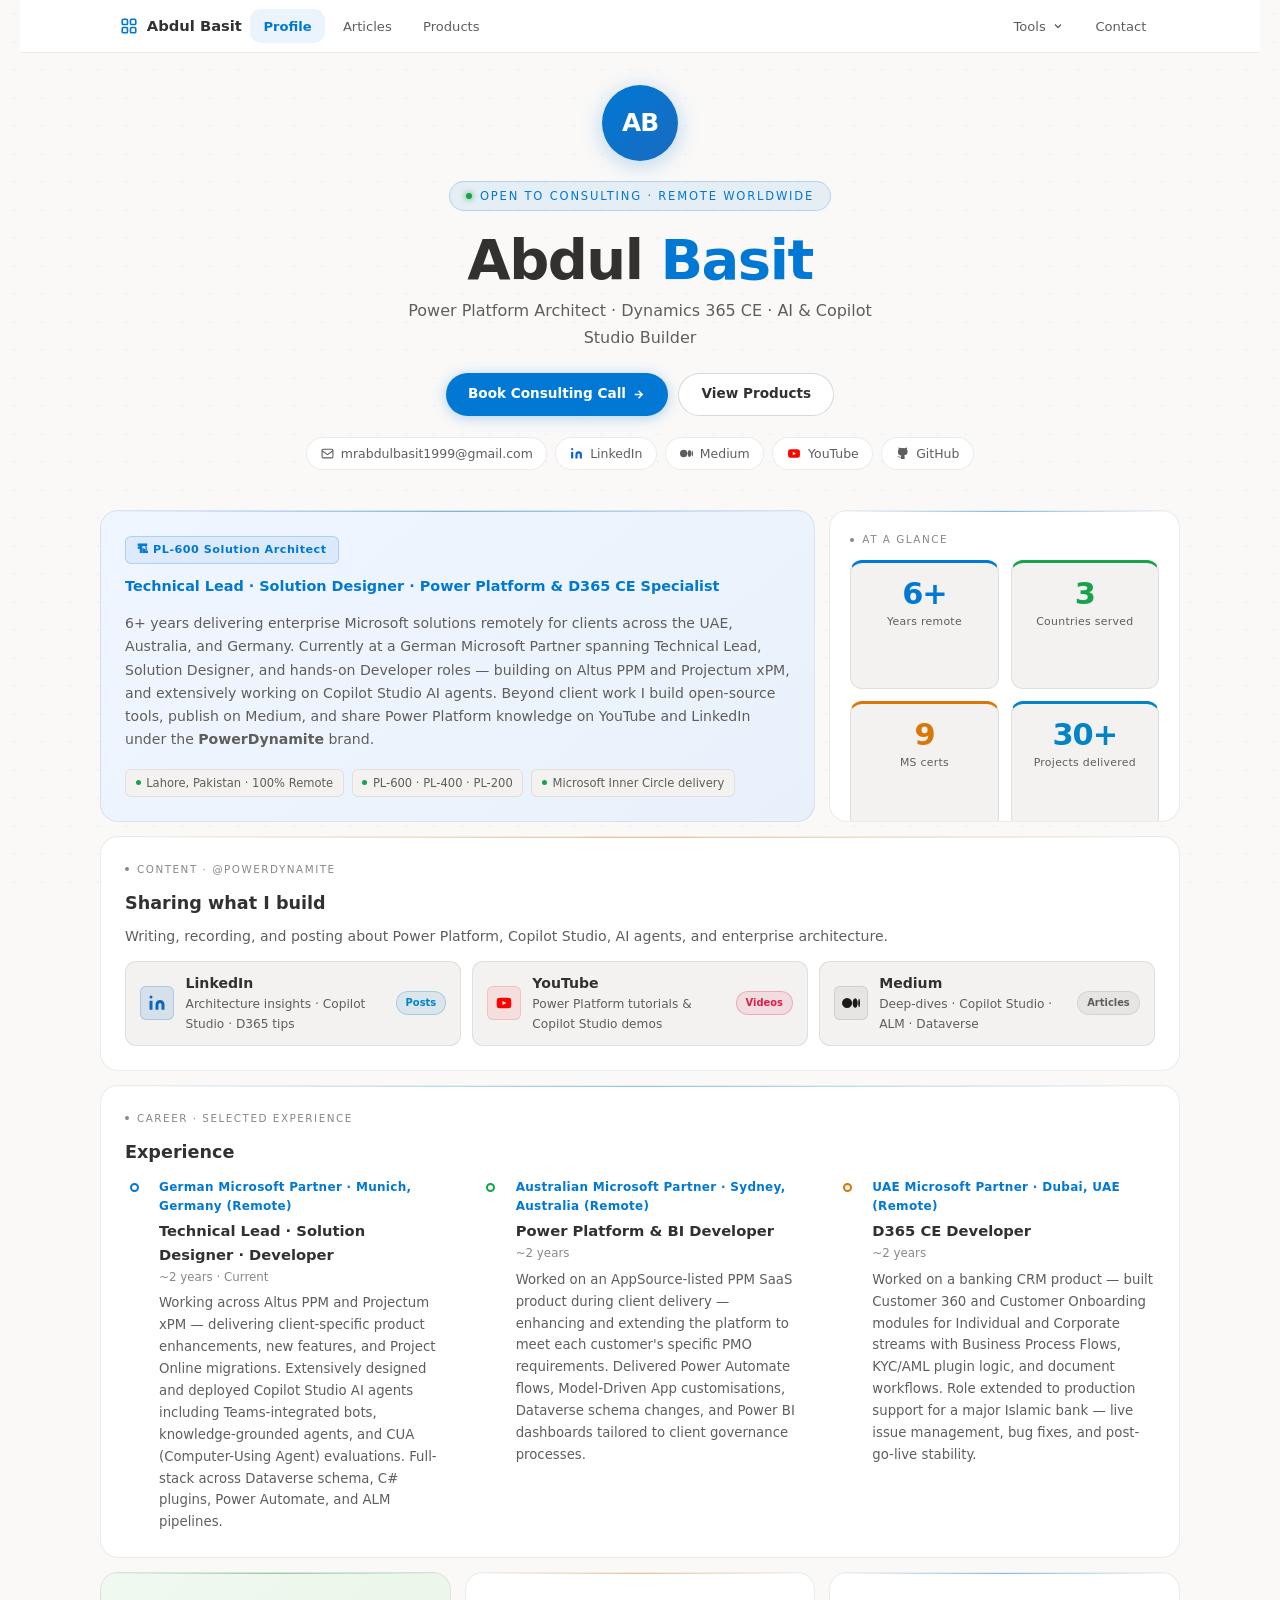
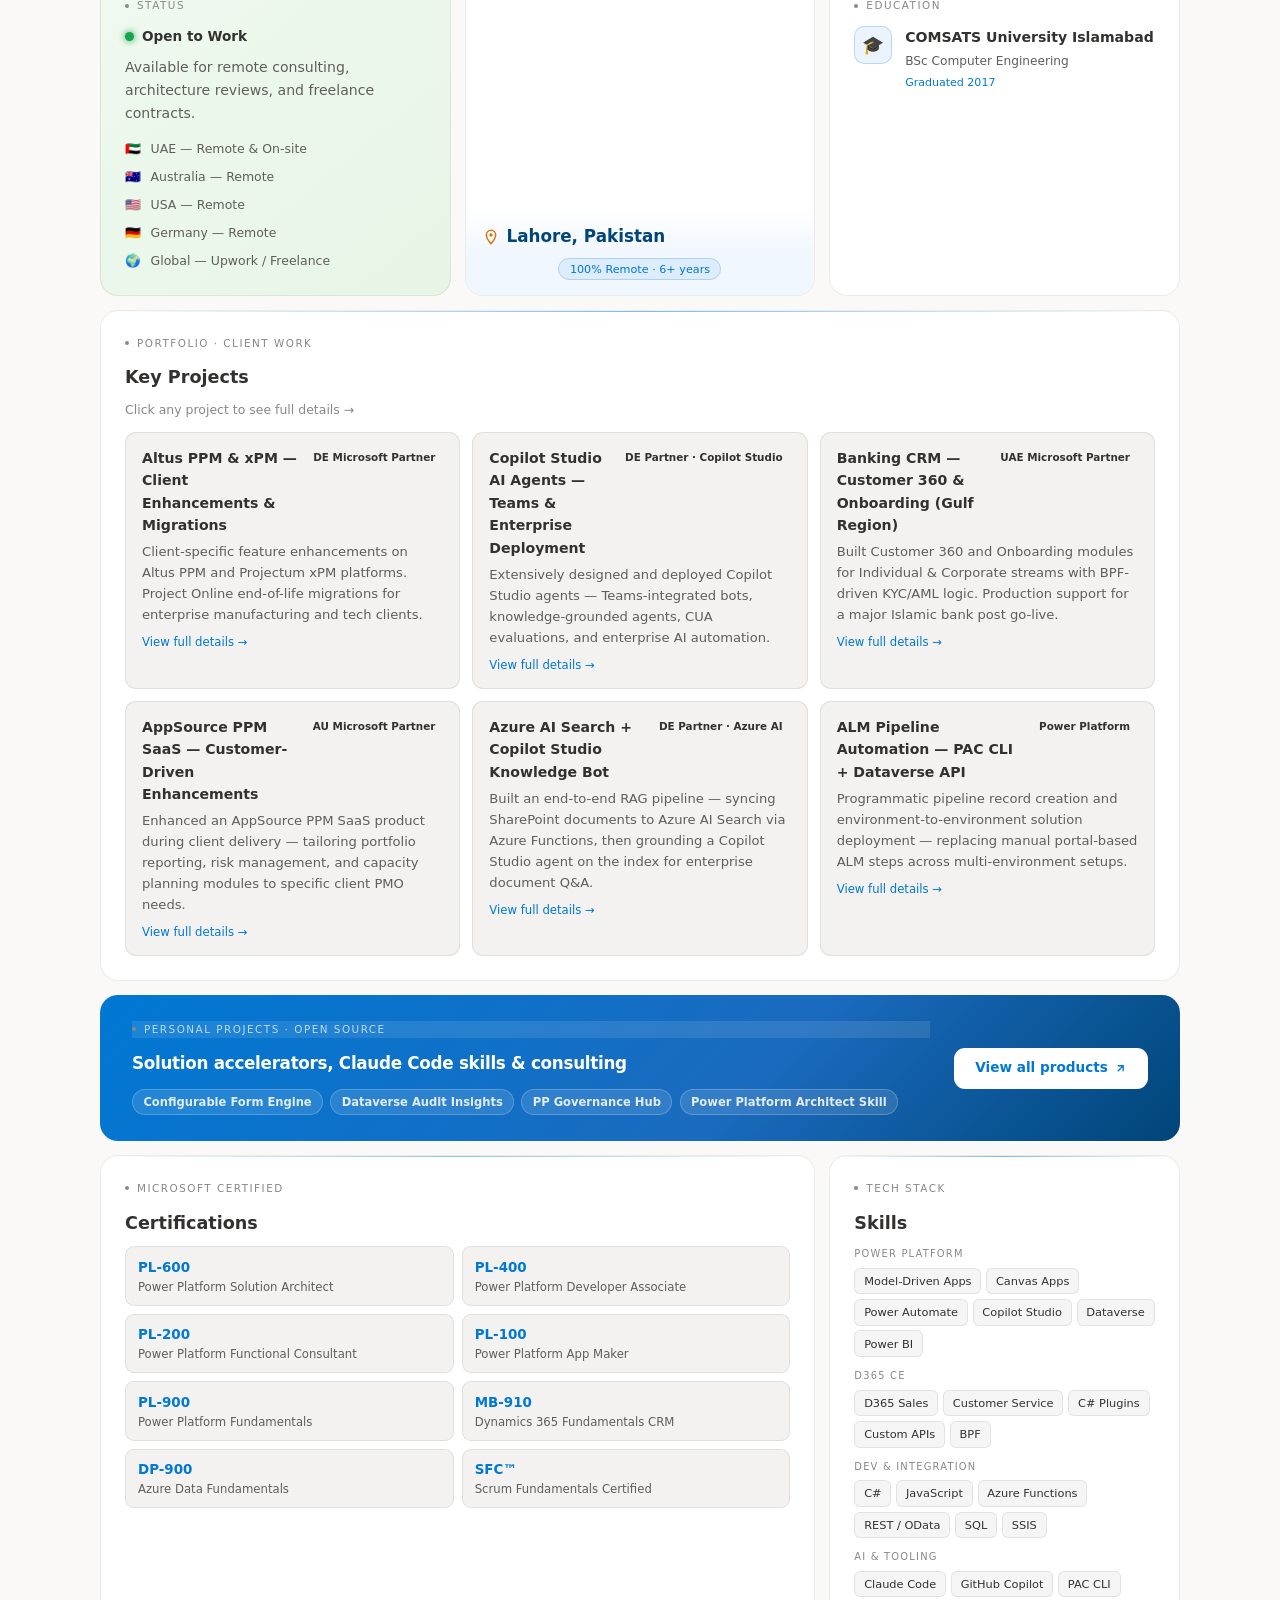
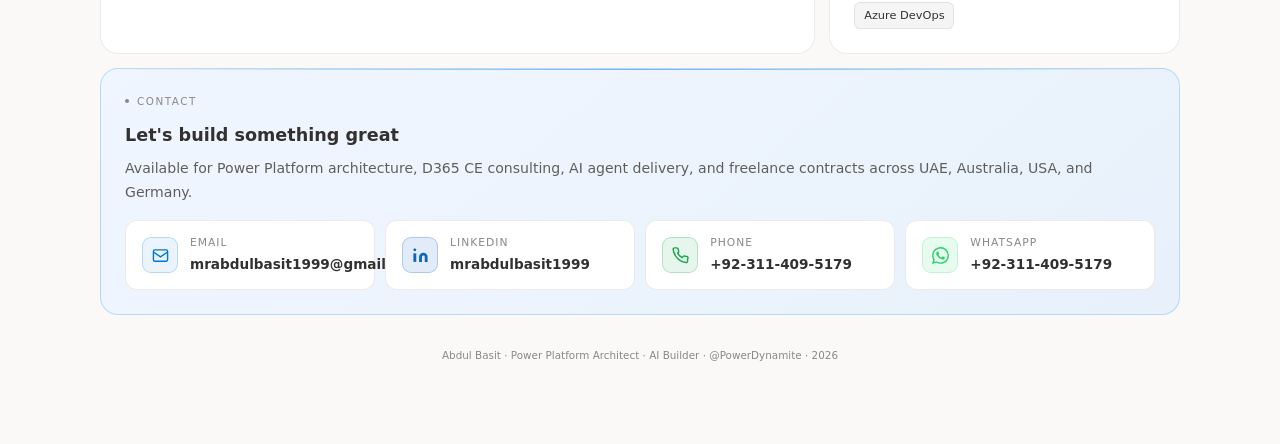
==== index.html @ aca5b940 "Home: change stat from 50+ to 30+ projects delivered" ====
<!DOCTYPE html>
<html lang="en">
<head>
  <meta charset="UTF-8">
  <meta name="viewport" content="width=device-width, initial-scale=1.0">
  <title>Power Platform Architect & D365 Consultant | Abdul Basit · Remote</title>
  <meta name="description" content="Senior Power Platform Architect and Dynamics 365 CE consultant with 6+ years delivering enterprise solutions across UAE, Australia and Germany. Copilot Studio AI agent builder. Available remotely worldwide.">

  <!-- Favicon -->
  <link rel="icon" type="image/svg+xml" href="favicon.svg">

  <!-- Open Graph / LinkedIn / WhatsApp -->
  <meta property="og:type" content="website">
  <meta property="og:url" content="https://powerdynamite.github.io/">
  <meta property="og:title" content="Abdul Basit — Power Platform Architect & Creator">
  <meta property="og:description" content="Power Platform Architect, D365 CE specialist, AI & Copilot Studio builder. PL-600 certified, available globally for remote consulting.">
  <meta property="og:image" content="https://powerdynamite.github.io/og-image.svg">
  <meta property="og:image:width" content="1200">
  <meta property="og:image:height" content="630">
  <meta property="og:site_name" content="Abdul Basit · PowerDynamite">

  <!-- Twitter Card -->
  <meta name="twitter:card" content="summary_large_image">
  <meta name="twitter:title" content="Abdul Basit — Power Platform Architect & Creator">
  <meta name="twitter:description" content="Power Platform Architect, D365 CE specialist, AI & Copilot Studio builder. PL-600 certified.">
  <meta name="twitter:image" content="https://powerdynamite.github.io/og-image.svg">

  <!-- Canonical -->
  <link rel="canonical" href="https://powerdynamite.github.io/">

  <!-- Structured Data: Person -->
  <script type="application/ld+json">
  {
    "@context": "https://schema.org",
    "@type": "Person",
    "name": "Abdul Basit",
    "jobTitle": "Power Platform Architect",
    "url": "https://powerdynamite.github.io/",
    "sameAs": [
      "https://linkedin.com/in/abdulbasit545",
      "https://github.com/powerdynamite",
      "https://medium.com/@powerdynamite"
    ],
    "knowsAbout": [
      "Power Platform",
      "Dynamics 365",
      "Copilot Studio",
      "Power Apps",
      "Power Automate",
      "Power BI",
      "Dataverse",
      "Azure AI"
    ]
  }
  </script>

  <!-- Design system -->
  <link rel="stylesheet" href="css/tokens.css">
  <link rel="stylesheet" href="css/base.css">
  <link rel="stylesheet" href="css/layout.css">
  <link rel="stylesheet" href="css/components.css">

  <!-- Page-specific -->
  <link rel="stylesheet" href="css/pages/home.css">
</head>

<body class="home-page">

<!-- ═══ SITE NAV ═════════════════════════════════════════ -->
<script src="js/nav-inject.js" data-active="profile"></script>

<div class="wrap">

  <!-- ═══ HEADER ══════════════════════════════════════════ -->
  <header class="hdr">
    <div class="hdr-avatar">AB</div>
    <div class="hdr-eyebrow">
      <span class="dot"></span>Open to consulting · Remote worldwide
    </div>
    <h1>Abdul <span class="accent">Basit</span></h1>
    <p class="hdr-sub">Power Platform Architect · Dynamics 365 CE · AI &amp; Copilot Studio Builder</p>
    <div class="hdr-actions">
      <a href="contact.html" class="hdr-btn hdr-btn--primary">Book Consulting Call <svg width="13" height="13" viewBox="0 0 24 24" fill="none" stroke="currentColor" stroke-width="2.5"><path d="M5 12h14M12 5l7 7-7 7"/></svg></a>
      <a href="products.html" class="hdr-btn hdr-btn--secondary">View Products</a>
    </div>

    <nav class="pills" aria-label="Contact links">
      <a href="mailto:mrabdulbasit1999@gmail.com" class="pill">
        <svg width="13" height="13" viewBox="0 0 24 24" fill="none" stroke="currentColor" stroke-width="2" aria-hidden="true"><rect x="2" y="4" width="20" height="16" rx="2"/><path d="m2 7 10 7 10-7"/></svg>
        mrabdulbasit1999@gmail.com
      </a>
      <a href="https://www.linkedin.com/in/mrabdulbasit1999/" target="_blank" rel="noopener" class="pill">
        <svg width="13" height="13" viewBox="0 0 24 24" fill="#0a66c2" aria-hidden="true"><path d="M16 8a6 6 0 0 1 6 6v7h-4v-7a2 2 0 0 0-2-2 2 2 0 0 0-2 2v7h-4v-7a6 6 0 0 1 6-6z"/><rect x="2" y="9" width="4" height="12"/><circle cx="4" cy="4" r="2"/></svg>
        LinkedIn
      </a>
      <a href="https://medium.com/@powerdynamite" target="_blank" rel="noopener" class="pill">
        <svg width="13" height="13" viewBox="0 0 24 24" fill="currentColor" aria-hidden="true"><path d="M13.54 12a6.8 6.8 0 0 1-6.77 6.82A6.8 6.8 0 0 1 0 12a6.8 6.8 0 0 1 6.77-6.82A6.8 6.8 0 0 1 13.54 12zm7.42 0c0 3.54-1.51 6.42-3.38 6.42-1.87 0-3.39-2.88-3.39-6.42s1.52-6.42 3.39-6.42 3.38 2.88 3.38 6.42M24 12c0 3.17-.53 5.75-1.19 5.75-.66 0-1.19-2.58-1.19-5.75s.53-5.75 1.19-5.75C23.47 6.25 24 8.83 24 12z"/></svg>
        Medium
      </a>
      <a href="https://www.youtube.com/@powerdynamite365" target="_blank" rel="noopener" class="pill">
        <svg width="14" height="13" viewBox="0 0 24 24" fill="#ff0000" aria-hidden="true"><path d="M22.54 6.42a2.78 2.78 0 0 0-1.94-1.96C18.88 4 12 4 12 4s-6.88 0-8.6.46a2.78 2.78 0 0 0-1.94 1.96A29 29 0 0 0 1 12a29 29 0 0 0 .46 5.58A2.78 2.78 0 0 0 3.4 19.54C5.12 20 12 20 12 20s6.88 0 8.6-.46a2.78 2.78 0 0 0 1.94-1.96A29 29 0 0 0 23 12a29 29 0 0 0-.46-5.58z"/><polygon fill="white" points="9.75,15.02 15.5,12 9.75,8.98 9.75,15.02"/></svg>
        YouTube
      </a>
      <a href="https://github.com/powerdynamite" target="_blank" rel="noopener" class="pill">
        <svg width="13" height="13" viewBox="0 0 24 24" fill="currentColor" aria-hidden="true"><path d="M9 19c-5 1.5-5-2.5-7-3m14 6v-3.87a3.37 3.37 0 0 0-.94-2.61c3.14-.35 6.44-1.54 6.44-7A5.44 5.44 0 0 0 20 4.77 5.07 5.07 0 0 0 19.91 1S18.73.65 16 2.48a13.38 13.38 0 0 0-7 0C6.27.65 5.09 1 5.09 1A5.07 5.07 0 0 0 5 4.77a5.44 5.44 0 0 0-1.5 3.78c0 5.42 3.3 6.61 6.44 7A3.37 3.37 0 0 0 9 18.13V22"/></svg>
        GitHub
      </a>
    </nav>
  </header>

  <!-- ═══ BENTO GRID ══════════════════════════════════════ -->
  <main class="bento">

    <!-- Identity ─────────────────────────────────────────── -->
    <div class="card id-card ind c8">
      <div class="id-badge">🏗 PL-600 Solution Architect</div>
      <div class="id-title">Technical Lead · Solution Designer · Power Platform &amp; D365 CE Specialist</div>
      <p class="id-bio">
        6+ years delivering enterprise Microsoft solutions remotely for clients across the UAE, Australia, and Germany.
        Currently at a German Microsoft Partner spanning Technical Lead, Solution Designer, and hands-on Developer roles —
        building on Altus PPM and Projectum xPM, and extensively working on Copilot Studio AI agents.
        Beyond client work I build open-source tools, publish on Medium, and share Power Platform knowledge
        on YouTube and LinkedIn under the <strong class="accent">PowerDynamite</strong> brand.
      </p>
      <div class="id-chips">
        <span class="id-chip"><span class="dot"></span>Lahore, Pakistan · 100% Remote</span>
        <span class="id-chip"><span class="dot"></span>PL-600 · PL-400 · PL-200</span>
        <span class="id-chip"><span class="dot"></span>Microsoft Inner Circle delivery</span>
      </div>
    </div>

    <!-- Stats ────────────────────────────────────────────── -->
    <div class="card ind c4" style="padding:1.25rem;">
      <div class="card-eyebrow">At a glance</div>
      <div class="stats-grid">
        <div class="stat stat--accent"><div class="stat-num">6+</div><div class="stat-lbl">Years remote</div></div>
        <div class="stat stat--green"><div class="stat-num">3</div><div class="stat-lbl">Countries served</div></div>
        <div class="stat stat--amber"><div class="stat-num">9</div><div class="stat-lbl">MS certs</div></div>
        <div class="stat stat--sky"><div class="stat-num">30+</div><div class="stat-lbl">Projects delivered</div></div>
      </div>
    </div>

    <!-- Content creator ──────────────────────────────────── -->
    <div class="card amb c12">
      <div class="card-eyebrow">Content · @PowerDynamite</div>
      <h2>Sharing what I build</h2>
      <p>Writing, recording, and posting about Power Platform, Copilot Studio, AI agents, and enterprise architecture.</p>
      <div class="platforms platforms--row">

        <a href="https://www.linkedin.com/in/mrabdulbasit1999/" target="_blank" rel="noopener" class="platform">
          <div class="platform-left">
            <div class="platform-icon" style="background:rgba(10,102,194,.12); border:1px solid rgba(10,102,194,.2);">
              <svg width="18" height="18" viewBox="0 0 24 24" fill="#0a66c2" aria-hidden="true"><path d="M16 8a6 6 0 0 1 6 6v7h-4v-7a2 2 0 0 0-2-2 2 2 0 0 0-2 2v7h-4v-7a6 6 0 0 1 6-6z"/><rect x="2" y="9" width="4" height="12"/><circle cx="4" cy="4" r="2"/></svg>
            </div>
            <div>
              <div class="platform-name">LinkedIn</div>
              <div class="platform-desc">Architecture insights · Copilot Studio · D365 tips</div>
            </div>
          </div>
          <span class="p-badge badge--sky">Posts</span>
        </a>

        <a href="https://www.youtube.com/@powerdynamite365" target="_blank" rel="noopener" class="platform">
          <div class="platform-left">
            <div class="platform-icon" style="background:rgba(255,0,0,.08); border:1px solid rgba(255,0,0,.15);">
              <svg width="20" height="16" viewBox="0 0 24 24" fill="#ff0000" aria-hidden="true"><path d="M22.54 6.42a2.78 2.78 0 0 0-1.94-1.96C18.88 4 12 4 12 4s-6.88 0-8.6.46a2.78 2.78 0 0 0-1.94 1.96A29 29 0 0 0 1 12a29 29 0 0 0 .46 5.58A2.78 2.78 0 0 0 3.4 19.54C5.12 20 12 20 12 20s6.88 0 8.6-.46a2.78 2.78 0 0 0 1.94-1.96A29 29 0 0 0 23 12a29 29 0 0 0-.46-5.58z"/><polygon fill="white" points="9.75,15.02 15.5,12 9.75,8.98 9.75,15.02"/></svg>
            </div>
            <div>
              <div class="platform-name">YouTube</div>
              <div class="platform-desc">Power Platform tutorials &amp; Copilot Studio demos</div>
            </div>
          </div>
          <span class="p-badge badge--rose">Videos</span>
        </a>

        <a href="https://medium.com/@powerdynamite" target="_blank" rel="noopener" class="platform">
          <div class="platform-left">
            <div class="platform-icon" style="background:rgba(0,0,0,.05); border:1px solid rgba(0,0,0,.1);">
              <svg width="18" height="18" viewBox="0 0 24 24" fill="#1c1917" aria-hidden="true"><path d="M13.54 12a6.8 6.8 0 0 1-6.77 6.82A6.8 6.8 0 0 1 0 12a6.8 6.8 0 0 1 6.77-6.82A6.8 6.8 0 0 1 13.54 12zm7.42 0c0 3.54-1.51 6.42-3.38 6.42-1.87 0-3.39-2.88-3.39-6.42s1.52-6.42 3.39-6.42 3.38 2.88 3.38 6.42M24 12c0 3.17-.53 5.75-1.19 5.75-.66 0-1.19-2.58-1.19-5.75s.53-5.75 1.19-5.75C23.47 6.25 24 8.83 24 12z"/></svg>
            </div>
            <div>
              <div class="platform-name">Medium</div>
              <div class="platform-desc">Deep-dives · Copilot Studio · ALM · Dataverse</div>
            </div>
          </div>
          <span class="p-badge badge--muted">Articles</span>
        </a>

      </div>
    </div>

    <!-- Experience ───────────────────────────────────────── -->
    <div class="card sky c12">
      <div class="card-eyebrow">Career · Selected Experience</div>
      <h2>Experience</h2>
      <div class="timeline">

        <div class="tl-item">
          <div class="tl-spine"><div class="tl-dot" style="--dot-color:var(--accent);"></div></div>
          <div class="tl-body">
            <div class="tl-co">German Microsoft Partner · Munich, Germany (Remote)</div>
            <div class="tl-role">Technical Lead · Solution Designer · Developer</div>
            <div class="tl-dur">~2 years · Current</div>
            <div class="tl-desc">Working across Altus PPM and Projectum xPM — delivering client-specific product enhancements, new features, and Project Online migrations. Extensively designed and deployed Copilot Studio AI agents including Teams-integrated bots, knowledge-grounded agents, and CUA (Computer-Using Agent) evaluations. Full-stack across Dataverse schema, C# plugins, Power Automate, and ALM pipelines.</div>
          </div>
        </div>

        <div class="tl-item">
          <div class="tl-spine"><div class="tl-dot" style="--dot-color:var(--green);"></div></div>
          <div class="tl-body">
            <div class="tl-co">Australian Microsoft Partner · Sydney, Australia (Remote)</div>
            <div class="tl-role">Power Platform &amp; BI Developer</div>
            <div class="tl-dur">~2 years</div>
            <div class="tl-desc">Worked on an AppSource-listed PPM SaaS product during client delivery — enhancing and extending the platform to meet each customer's specific PMO requirements. Delivered Power Automate flows, Model-Driven App customisations, Dataverse schema changes, and Power BI dashboards tailored to client governance processes.</div>
          </div>
        </div>

        <div class="tl-item">
          <div class="tl-spine"><div class="tl-dot" style="--dot-color:var(--amber);"></div></div>
          <div class="tl-body">
            <div class="tl-co">UAE Microsoft Partner · Dubai, UAE (Remote)</div>
            <div class="tl-role">D365 CE Developer</div>
            <div class="tl-dur">~2 years</div>
            <div class="tl-desc">Worked on a banking CRM product — built Customer 360 and Customer Onboarding modules for Individual and Corporate streams with Business Process Flows, KYC/AML plugin logic, and document workflows. Role extended to production support for a major Islamic bank — live issue management, bug fixes, and post-go-live stability.</div>
          </div>
        </div>

      </div>
    </div>

    <!-- Availability ─────────────────────────────────────── -->
    <div class="card avail-card grn c4">
      <div>
        <div class="card-eyebrow">Status</div>
        <div class="avail-status">
          <div class="avail-dot"></div>
          <div class="avail-label">Open to Work</div>
        </div>
        <p>Available for remote consulting, architecture reviews, and freelance contracts.</p>
      </div>
      <div class="regions">
        <div class="region"><span aria-hidden="true">&#x1F1E6;&#x1F1EA;</span> UAE — Remote &amp; On-site</div>
        <div class="region"><span aria-hidden="true">&#x1F1E6;&#x1F1FA;</span> Australia — Remote</div>
        <div class="region"><span aria-hidden="true">&#x1F1FA;&#x1F1F8;</span> USA — Remote</div>
        <div class="region"><span aria-hidden="true">&#x1F1E9;&#x1F1EA;</span> Germany — Remote</div>
        <div class="region"><span aria-hidden="true">&#x1F30D;</span> Global — Upwork / Freelance</div>
      </div>
    </div>

    <!-- Location map ─────────────────────────────────────── -->
    <div class="card loc-card amb c4" style="padding:0; overflow:hidden; position:relative; min-height:220px;">
      <iframe
        src="https://www.openstreetmap.org/export/embed.html?bbox=74.2679%2C31.4197%2C74.4679%2C31.6197&layer=mapnik&marker=31.5197%2C74.3587"
        style="width:100%; height:100%; position:absolute; top:0; left:0; border:none; filter:invert(1) hue-rotate(180deg) saturate(0.5) brightness(0.75);"
        loading="lazy"
        title="Lahore, Pakistan"
      ></iframe>
      <div style="position:absolute; bottom:0; left:0; right:0; background:linear-gradient(transparent, rgba(240,246,255,0.95) 50%); padding:0.85rem 1.1rem 0.9rem; z-index:1;">
        <div style="display:flex; align-items:center; gap:0.45rem; margin-bottom:0.3rem;">
          <svg width="16" height="16" viewBox="0 0 24 24" fill="none" stroke="#d97706" stroke-width="2.2" aria-hidden="true"><path d="M12 2C8.13 2 5 5.13 5 9c0 5.25 7 13 7 13s7-7.75 7-13c0-3.87-3.13-7-7-7z"/><circle cx="12" cy="9" r="2.5" fill="#d97706" stroke="none"/></svg>
          <span style="font-size:1.05rem; font-weight:700; color:#004578;">Lahore, Pakistan</span>
        </div>
        <span class="loc-badge">100% Remote · 6+ years</span>
      </div>
    </div>

    <!-- Education ────────────────────────────────────────── -->
    <div class="card ind c4">
      <div class="card-eyebrow">Education</div>
      <div class="edu">
        <div class="edu-icon" aria-hidden="true">&#x1F393;</div>
        <div>
          <div class="edu-school">COMSATS University Islamabad</div>
          <div class="edu-deg">BSc Computer Engineering</div>
          <div class="edu-yr">Graduated 2017</div>
        </div>
      </div>
    </div>

    <!-- Client projects ──────────────────────────────────── -->
    <div class="card ind c12">
      <div class="card-eyebrow">Portfolio · Client Work</div>
      <h2>Key Projects</h2>
      <p style="font-size:0.78rem; color:var(--muted2); margin-bottom:0.75rem;">Click any project to see full details &#x2192;</p>
      <div class="proj-list">

        <div class="proj proj-clickable" data-project="altus">
          <div class="proj-head">
            <span class="proj-name">Altus PPM &amp; xPM — Client Enhancements &amp; Migrations</span>
            <span class="proj-tag tag-ind">DE Microsoft Partner</span>
          </div>
          <div class="proj-desc">Client-specific feature enhancements on Altus PPM and Projectum xPM platforms. Project Online end-of-life migrations for enterprise manufacturing and tech clients.</div>
          <div class="proj-cta">View full details &#x2192;</div>
        </div>

        <div class="proj proj-clickable" data-project="copilot">
          <div class="proj-head">
            <span class="proj-name">Copilot Studio AI Agents — Teams &amp; Enterprise Deployment</span>
            <span class="proj-tag tag-sky">DE Partner · Copilot Studio</span>
          </div>
          <div class="proj-desc">Extensively designed and deployed Copilot Studio agents — Teams-integrated bots, knowledge-grounded agents, CUA evaluations, and enterprise AI automation.</div>
          <div class="proj-cta">View full details &#x2192;</div>
        </div>

        <div class="proj proj-clickable" data-project="banking">
          <div class="proj-head">
            <span class="proj-name">Banking CRM — Customer 360 &amp; Onboarding (Gulf Region)</span>
            <span class="proj-tag tag-amb">UAE Microsoft Partner</span>
          </div>
          <div class="proj-desc">Built Customer 360 and Onboarding modules for Individual &amp; Corporate streams with BPF-driven KYC/AML logic. Production support for a major Islamic bank post go-live.</div>
          <div class="proj-cta">View full details &#x2192;</div>
        </div>

        <div class="proj proj-clickable" data-project="ppm">
          <div class="proj-head">
            <span class="proj-name">AppSource PPM SaaS — Customer-Driven Enhancements</span>
            <span class="proj-tag tag-grn">AU Microsoft Partner</span>
          </div>
          <div class="proj-desc">Enhanced an AppSource PPM SaaS product during client delivery — tailoring portfolio reporting, risk management, and capacity planning modules to specific client PMO needs.</div>
          <div class="proj-cta">View full details &#x2192;</div>
        </div>

        <div class="proj proj-clickable" data-project="azsearch">
          <div class="proj-head">
            <span class="proj-name">Azure AI Search + Copilot Studio Knowledge Bot</span>
            <span class="proj-tag tag-sky">DE Partner · Azure AI</span>
          </div>
          <div class="proj-desc">Built an end-to-end RAG pipeline — syncing SharePoint documents to Azure AI Search via Azure Functions, then grounding a Copilot Studio agent on the index for enterprise document Q&amp;A.</div>
          <div class="proj-cta">View full details &#x2192;</div>
        </div>

        <div class="proj proj-clickable" data-project="alm">
          <div class="proj-head">
            <span class="proj-name">ALM Pipeline Automation — PAC CLI + Dataverse API</span>
            <span class="proj-tag tag-rose">Power Platform</span>
          </div>
          <div class="proj-desc">Programmatic pipeline record creation and environment-to-environment solution deployment — replacing manual portal-based ALM steps across multi-environment setups.</div>
          <div class="proj-cta">View full details &#x2192;</div>
        </div>

      </div>
    </div>

    <!-- Products callout ───────────────────────────────────── -->
    <div class="products-callout c12">
      <div class="products-callout-body">
        <div class="card-eyebrow" style="color:rgba(255,255,255,.7); border-color:rgba(255,255,255,.2); background:rgba(255,255,255,.1);">Personal Projects · Open Source</div>
        <div class="products-callout-title">Solution accelerators, Claude Code skills &amp; consulting</div>
        <div class="products-callout-chips">
          <span>Configurable Form Engine</span>
          <span>Dataverse Audit Insights</span>
          <span>PP Governance Hub</span>
          <span>Power Platform Architect Skill</span>
        </div>
      </div>
      <a href="products.html" class="products-callout-btn">
        View all products
        <svg width="13" height="13" viewBox="0 0 24 24" fill="none" stroke="currentColor" stroke-width="2.5"><path d="M7 17 17 7M7 7h10v10"/></svg>
      </a>
    </div>

    <!-- Certifications ───────────────────────────────────── -->
    <div class="card sky c8">
      <div class="card-eyebrow">Microsoft Certified</div>
      <h2>Certifications</h2>
      <div class="certs-grid">
        <div class="cert"><div class="cert-code">PL-600</div><div class="cert-name">Power Platform Solution Architect</div></div>
        <div class="cert"><div class="cert-code">PL-400</div><div class="cert-name">Power Platform Developer Associate</div></div>
        <div class="cert"><div class="cert-code">PL-200</div><div class="cert-name">Power Platform Functional Consultant</div></div>
        <div class="cert"><div class="cert-code">PL-100</div><div class="cert-name">Power Platform App Maker</div></div>
        <div class="cert"><div class="cert-code">PL-900</div><div class="cert-name">Power Platform Fundamentals</div></div>
        <div class="cert"><div class="cert-code">MB-910</div><div class="cert-name">Dynamics 365 Fundamentals CRM</div></div>
        <div class="cert"><div class="cert-code">DP-900</div><div class="cert-name">Azure Data Fundamentals</div></div>
        <div class="cert"><div class="cert-code">SFC&#x2122;</div><div class="cert-name">Scrum Fundamentals Certified</div></div>
      </div>
    </div>

    <!-- Tech stack ───────────────────────────────────────── -->
    <div class="card ind c4">
      <div class="card-eyebrow">Tech Stack</div>
      <h2>Skills</h2>
      <div class="stack">
        <div class="stack-group">
          <div class="stack-label">Power Platform</div>
          <div class="stack-tags">
            <span class="stag">Model-Driven Apps</span><span class="stag">Canvas Apps</span>
            <span class="stag">Power Automate</span><span class="stag">Copilot Studio</span>
            <span class="stag">Dataverse</span><span class="stag">Power BI</span>
          </div>
        </div>
        <div class="stack-group">
          <div class="stack-label">D365 CE</div>
          <div class="stack-tags">
            <span class="stag">D365 Sales</span><span class="stag">Customer Service</span>
            <span class="stag">C# Plugins</span><span class="stag">Custom APIs</span>
            <span class="stag">BPF</span>
          </div>
        </div>
        <div class="stack-group">
          <div class="stack-label">Dev &amp; Integration</div>
          <div class="stack-tags">
            <span class="stag">C#</span><span class="stag">JavaScript</span>
            <span class="stag">Azure Functions</span><span class="stag">REST / OData</span>
            <span class="stag">SQL</span><span class="stag">SSIS</span>
          </div>
        </div>
        <div class="stack-group">
          <div class="stack-label">AI &amp; Tooling</div>
          <div class="stack-tags">
            <span class="stag">Claude Code</span><span class="stag">GitHub Copilot</span>
            <span class="stag">PAC CLI</span><span class="stag">Azure DevOps</span>
          </div>
        </div>
      </div>
    </div>

    <!-- Contact ───────────────────────────────────────────── -->
    <div class="card contact-card ind c12">
      <div class="card-eyebrow">Contact</div>
      <h2>Let's build something great</h2>
      <p>Available for Power Platform architecture, D365 CE consulting, AI agent delivery, and freelance contracts across UAE, Australia, USA, and Germany.</p>
      <div class="contact-grid">

        <a href="mailto:mrabdulbasit1999@gmail.com" class="contact-item">
          <div class="contact-icon" style="background:var(--accent-lo); border:1px solid var(--accent-mid);">
            <svg width="17" height="17" viewBox="0 0 24 24" fill="none" stroke="var(--accent)" stroke-width="2" aria-hidden="true"><rect x="2" y="4" width="20" height="16" rx="2"/><path d="m2 7 10 7 10-7"/></svg>
          </div>
          <div>
            <div class="contact-label">Email</div>
            <div class="contact-value">mrabdulbasit1999@gmail.com</div>
          </div>
        </a>

        <a href="https://www.linkedin.com/in/mrabdulbasit1999/" target="_blank" rel="noopener" class="contact-item">
          <div class="contact-icon" style="background:rgba(10,102,194,.12); border:1px solid rgba(10,102,194,.25);">
            <svg width="17" height="17" viewBox="0 0 24 24" fill="#0a66c2" aria-hidden="true"><path d="M16 8a6 6 0 0 1 6 6v7h-4v-7a2 2 0 0 0-2-2 2 2 0 0 0-2 2v7h-4v-7a6 6 0 0 1 6-6z"/><rect x="2" y="9" width="4" height="12"/><circle cx="4" cy="4" r="2"/></svg>
          </div>
          <div>
            <div class="contact-label">LinkedIn</div>
            <div class="contact-value">mrabdulbasit1999</div>
          </div>
        </a>

        <a href="tel:+923114095179" class="contact-item">
          <div class="contact-icon" style="background:rgba(22,163,74,.1); border:1px solid rgba(22,163,74,.25);">
            <svg width="17" height="17" viewBox="0 0 24 24" fill="none" stroke="var(--green)" stroke-width="2" aria-hidden="true"><path d="M22 16.92v3a2 2 0 0 1-2.18 2 19.79 19.79 0 0 1-8.63-3.07A19.5 19.5 0 0 1 4.69 12a19.79 19.79 0 0 1-3.07-8.67A2 2 0 0 1 3.6 1.2h3a2 2 0 0 1 2 1.72c.127.96.361 1.903.7 2.81a2 2 0 0 1-.45 2.11L7.91 8.77a16 16 0 0 0 6.29 6.29l1.83-1.83a2 2 0 0 1 2.11-.45c.907.339 1.85.573 2.81.7A2 2 0 0 1 22 16.92z"/></svg>
          </div>
          <div>
            <div class="contact-label">Phone</div>
            <div class="contact-value">+92-311-409-5179</div>
          </div>
        </a>

        <a href="https://wa.me/923114095179" target="_blank" rel="noopener" class="contact-item">
          <div class="contact-icon" style="background:rgba(37,211,102,.1); border:1px solid rgba(37,211,102,.2);">
            <svg width="17" height="17" viewBox="0 0 24 24" fill="#25d366" aria-hidden="true"><path d="M17.472 14.382c-.297-.149-1.758-.867-2.03-.967-.273-.099-.471-.148-.67.15-.197.297-.767.966-.94 1.164-.173.199-.347.223-.644.075-.297-.15-1.255-.463-2.39-1.475-.883-.788-1.48-1.761-1.653-2.059-.173-.297-.018-.458.13-.606.134-.133.298-.347.446-.52.149-.174.198-.298.298-.497.099-.198.05-.371-.025-.52-.075-.149-.669-1.612-.916-2.207-.242-.579-.487-.5-.669-.51-.173-.008-.371-.01-.57-.01-.198 0-.52.074-.792.372-.272.297-1.04 1.016-1.04 2.479 0 1.462 1.065 2.875 1.213 3.074.149.198 2.096 3.2 5.077 4.487.709.306 1.262.489 1.694.625.712.227 1.36.195 1.871.118.571-.085 1.758-.719 2.006-1.413.248-.694.248-1.289.173-1.413-.074-.124-.272-.198-.57-.347m-5.421 7.403h-.004a9.87 9.87 0 0 1-5.031-1.378l-.361-.214-3.741.982.998-3.648-.235-.374a9.86 9.86 0 0 1-1.51-5.26c.001-5.45 4.436-9.884 9.888-9.884 2.64 0 5.122 1.03 6.988 2.898a9.825 9.825 0 0 1 2.893 6.994c-.003 5.45-4.437 9.884-9.885 9.884m8.413-18.297A11.815 11.815 0 0 0 12.05 0C5.495 0 .16 5.335.157 11.892c0 2.096.547 4.142 1.588 5.945L.057 24l6.305-1.654a11.882 11.882 0 0 0 5.683 1.448h.005c6.554 0 11.89-5.335 11.893-11.893a11.821 11.821 0 0 0-3.48-8.413z"/></svg>
          </div>
          <div>
            <div class="contact-label">WhatsApp</div>
            <div class="contact-value">+92-311-409-5179</div>
          </div>
        </a>

      </div>
    </div>

  </main><!-- /bento -->

  <footer class="footer">Abdul Basit · Power Platform Architect · AI Builder · @PowerDynamite · 2026</footer>

</div><!-- /wrap -->

<!-- ═══ DRAWER ════════════════════════════════════════════ -->
<div class="drawer-overlay" id="drawerOverlay"></div>
<div class="drawer" id="drawer">
  <div class="drawer-header">
    <div id="drawerHeaderContent"></div>
    <button class="drawer-close" id="drawerClose" aria-label="Close panel">&#x2715;</button>
  </div>
  <div class="drawer-body" id="drawerBody"></div>
</div>

<script src="js/drawer.js"></script>
<script>
  document.getElementById('drawerClose').addEventListener('click', closeDrawer);
  document.getElementById('drawerOverlay').addEventListener('click', closeDrawer);
</script>
</main>
</body>
</html>
---- css/tokens.css ----
/* =============================================================
   DESIGN TOKENS  —  single source of truth
   Change a value here and it updates everywhere.
   ============================================================= */

:root {

  /* ── Surfaces ──────────────────────────────────────── */
  --bg:        #faf9f8;   /* page background — Fluent UI off-white */
  --surface:   #f3f2f1;   /* slightly darker surface               */
  --card:      #ffffff;   /* card background — pure white          */
  --card2:     #f3f2f1;   /* secondary card / inset bg             */

  /* ── Borders ───────────────────────────────────────── */
  --border:    rgba(0,0,0,0.08);
  --border2:   rgba(0,0,0,0.15);

  /* ── Text ──────────────────────────────────────────── */
  --text:      #323130;   /* primary text — Fluent UI near-black   */
  --muted:     #605e5c;   /* body / secondary text                 */
  --muted2:    #8a8886;   /* placeholder / tertiary text           */

  /* ── Accent — Microsoft Blue ───────────────────────── */
  --accent:    #0078d4;
  --accent-hi: #106ebe;
  --accent-lo: rgba(0,120,212,0.08);
  --accent-mid:rgba(0,120,212,0.22);

  /* ── Semantic colours ──────────────────────────────── */
  --green:     #16a34a;
  --green-lo:  rgba(22,163,74,0.10);
  --amber:     #d97706;
  --amber-lo:  rgba(217,119,6,0.10);
  --rose:      #e11d48;
  --rose-lo:   rgba(225,29,72,0.10);
  --sky:       #0284c7;
  --sky-lo:    rgba(2,132,199,0.10);

  /* ── Hero background ───────────────────────────────── */
  --hero-bg: linear-gradient(135deg, #f0f6ff 0%, #e8f1fb 100%);

  /* ── Extended semantic ──────────────────────────────── */
  --success:     #107c10;
  --success-lo:  rgba(16,124,16,0.10);
  --yellow:      #ffd23f;
  --yellow-dark: #3d2c00;

  /* ── Brand colours ─────────────────────────────────── */
  --brand-li:  #0a66c2;   /* LinkedIn                        */
  --brand-yt:  #ff0000;   /* YouTube                         */
  --brand-wa:  #25d366;   /* WhatsApp                        */
  --brand-med: #1c1917;   /* Medium (dark on light bg)       */
  --brand-gh:  #1c1917;   /* GitHub (dark on light bg)       */

  /* ── Spacing scale ─────────────────────────────────── */
  --sp-1: 0.25rem;
  --sp-2: 0.5rem;
  --sp-3: 0.75rem;
  --sp-4: 1rem;
  --sp-5: 1.25rem;
  --sp-6: 1.5rem;
  --sp-8: 2rem;
  --sp-10:2.5rem;

  /* ── Radius ────────────────────────────────────────── */
  --radius-sm: 6px;
  --radius-md: 11px;
  --radius-lg: 18px;
  --radius-full: 99px;

  /* ── Typography ────────────────────────────────────── */
  --font-sans: 'Segoe UI', system-ui, -apple-system, sans-serif;
  --font-size-xs:  0.65rem;
  --font-size-sm:  0.78rem;
  --font-size-md:  0.88rem;
  --font-size-base: 1rem;
  --font-size-lg:  1.1rem;
  --font-size-xl:  1.25rem;
  --font-size-2xl: 1.9rem;

  /* ── Transitions ───────────────────────────────────── */
  --transition-fast: .18s ease;
  --transition-mid:  .25s ease;
  --transition-drawer: .35s cubic-bezier(.4,0,.2,1);
}
---- css/base.css ----
/* =============================================================
   BASE  —  reset, body, typography, global animations
   ============================================================= */

*, *::before, *::after {
  box-sizing: border-box;
  margin: 0;
  padding: 0;
}

body {
  font-family: var(--font-sans);
  background: var(--bg);
  color: var(--text);
  min-height: 100vh;
  line-height: 1.6;
  -webkit-font-smoothing: antialiased;
}

/* Subtle dot-grid texture */
body::before {
  content: '';
  position: fixed; inset: 0; z-index: 0; pointer-events: none;
  background-image: radial-gradient(circle, rgba(0,120,212,0.06) 1px, transparent 1px);
  background-size: 28px 28px;
}

a { color: inherit; }

img, svg { display: block; }

/* ── Animations ─────────────────────────────────────────── */
@keyframes blink {
  0%, 100% { opacity: 1; }
  50%       { opacity: .3; }
}

@keyframes pulse-ring {
  0%   { transform: scale(1);   opacity: .6; }
  100% { transform: scale(1.8); opacity: 0; }
}
---- css/layout.css ----
/* =============================================================
   LAYOUT  —  page wrapper, bento grid, responsive breakpoints
   ============================================================= */

/* ── Page scaffold ──────────────────────────────────────── */
.page {
  padding: var(--sp-10) var(--sp-5) 5rem;
}

.wrap {
  max-width: 1080px;
  margin: 0 auto;
  position: relative;
  z-index: 1;
}

/* ── Bento grid ─────────────────────────────────────────── */
.bento {
  display: grid;
  grid-template-columns: repeat(12, 1fr);
  gap: 0.875rem;
}

/* Column span helpers */
.c1  { grid-column: span 1; }
.c2  { grid-column: span 2; }
.c3  { grid-column: span 3; }
.c4  { grid-column: span 4; }
.c5  { grid-column: span 5; }
.c6  { grid-column: span 6; }
.c7  { grid-column: span 7; }
.c8  { grid-column: span 8; }
.c9  { grid-column: span 9; }
.c10 { grid-column: span 10; }
.c11 { grid-column: span 11; }
.c12 { grid-column: span 12; }

@media (max-width: 860px) {
  .c1,.c2,.c3,.c4,.c5,.c6,
  .c7,.c8,.c9,.c10,.c11,.c12 { grid-column: span 12; }
}

@media (min-width: 861px) and (max-width: 1060px) {
  .c4 { grid-column: span 6; }
  .c5 { grid-column: span 6; }
  .c7 { grid-column: span 8; }
  .c8 { grid-column: span 8; }
}

/* ── Standard section gap ───────────────────────────────── */
.section-gap { margin-top: var(--sp-10); }

/* ── Footer ─────────────────────────────────────────────── */
.footer {
  text-align: center;
  margin-top: var(--sp-8);
  font-size: var(--font-size-xs);
  color: var(--muted2);
}
---- css/components.css ----
/* =============================================================
   COMPONENTS  —  reusable UI pieces used across all pages
   ============================================================= */


/* ── Card ────────────────────────────────────────────────── */
.card {
  background: var(--card);
  border: 1px solid var(--border);
  border-radius: var(--radius-lg);
  padding: var(--sp-6);
  position: relative;
  overflow: hidden;
  transition: border-color var(--transition-fast), transform var(--transition-mid);
}

.card:hover {
  border-color: var(--border2);
  transform: translateY(-2px);
}

/* Top accent line — colour controlled by modifier */
.card::before {
  content: '';
  position: absolute; top: 0; left: 0; right: 0; height: 1px;
  background: linear-gradient(
    90deg,
    transparent 0%,
    var(--card-accent, rgba(0,120,212,.4)) 50%,
    transparent 100%
  );
}

.card.ind  { --card-accent: rgba(0,120,212,.5); }
.card.grn  { --card-accent: rgba(22,163,74,.45); }
.card.sky  { --card-accent: rgba(2,132,199,.45); }
.card.amb  { --card-accent: rgba(217,119,6,.45); }
.card.rose { --card-accent: rgba(225,29,72,.4); }

/* Card sub-elements */
.card-eyebrow {
  font-size: var(--font-size-xs);
  letter-spacing: 1.5px;
  text-transform: uppercase;
  color: var(--muted2);
  margin-bottom: var(--sp-3);
  display: flex;
  align-items: center;
  gap: var(--sp-2);
}
.card-eyebrow::before {
  content: '';
  width: 4px; height: 4px;
  border-radius: 50%;
  background: var(--muted2);
  display: inline-block;
}

.card h2 {
  font-size: var(--font-size-lg);
  font-weight: 700;
  color: var(--text);
  margin-bottom: var(--sp-2);
}

.card p {
  font-size: var(--font-size-md);
  color: var(--muted);
  line-height: 1.65;
}


/* ── Badges / Tags ───────────────────────────────────────── */
.badge {
  display: inline-flex;
  align-items: center;
  gap: var(--sp-2);
  font-size: var(--font-size-xs);
  font-weight: 600;
  padding: 0.2rem 0.6rem;
  border-radius: var(--radius-sm);
  white-space: nowrap;
}

/* Semantic colour modifiers */
.badge--accent { background: var(--accent-lo); color: var(--accent);    border: 1px solid var(--accent-mid); }
.badge--green  { background: var(--green-lo);  color: var(--green);     border: 1px solid rgba(22,163,74,.25); }
.badge--sky    { background: var(--sky-lo);    color: var(--sky);       border: 1px solid rgba(2,132,199,.25); }
.badge--amber  { background: var(--amber-lo);  color: var(--amber);     border: 1px solid rgba(217,119,6,.25); }
.badge--rose   { background: var(--rose-lo);   color: var(--rose);      border: 1px solid rgba(225,29,72,.25); }
.badge--muted  { background: rgba(0,0,0,.05);  color: var(--muted);     border: 1px solid var(--border); }

/* ── Page hero (shared across all secondary pages) ───────── */
.page-hero {
  background: var(--hero-bg);
  border-bottom: 1px solid var(--border);
  padding: 2.25rem 1.25rem 2rem;
  text-align: center;
}
.page-hero-badge {
  display: inline-flex; align-items: center; gap: 0.45rem;
  background: var(--accent-lo); border: 1px solid var(--accent-mid);
  color: var(--accent); font-size: 0.7rem; font-weight: 600; letter-spacing: 0.5px;
  padding: 0.28rem 0.85rem; border-radius: var(--radius-full);
  margin-bottom: 1rem;
}
.page-hero h1       { font-size: clamp(1.6rem,3vw,2.4rem); font-weight: 800; color: var(--text); letter-spacing: -1px; margin-bottom: 0.45rem; }
.page-hero h1 span  { color: var(--accent); }
.page-hero p        { font-size: 0.9rem; color: var(--muted); max-width: 560px; margin: 0 auto; line-height: 1.6; }

/* ── Dark CTA bar (bottom-of-page call to action) ────────── */
.page-cta-bar {
  background: linear-gradient(135deg, #000 0%, #1a1a1a 100%);
  border-radius: var(--radius-lg);
  padding: 2rem;
  display: flex; align-items: center; gap: 1.5rem; flex-wrap: wrap;
}
.page-cta-bar-body  { flex: 1; min-width: 220px; }
.page-cta-bar-title { font-size: 1.2rem; font-weight: 800; color: #fff; margin-bottom: 0.35rem; letter-spacing: -0.5px; }
.page-cta-bar-desc  { font-size: 0.86rem; color: rgba(255,255,255,.72); line-height: 1.6; }
.page-cta-bar-btn {
  display: inline-flex; align-items: center; gap: 0.5rem;
  background: #fff; color: #000;
  font-size: 0.85rem; font-weight: 700;
  padding: 0.7rem 1.4rem; border-radius: var(--radius-md);
  text-decoration: none; white-space: nowrap;
  transition: transform var(--transition-fast);
}
.page-cta-bar-btn:hover { transform: translateY(-2px); }


/* ── Pills (contact row) ─────────────────────────────────── */
.pill {
  display: inline-flex;
  align-items: center;
  gap: 0.45rem;
  background: var(--card);
  border: 1px solid var(--border);
  color: var(--muted);
  font-size: var(--font-size-sm);
  font-weight: 500;
  padding: 0.35rem 0.85rem;
  border-radius: var(--radius-full);
  text-decoration: none;
  transition: border-color var(--transition-fast), color var(--transition-fast);
}
.pill:hover { border-color: var(--accent); color: var(--accent); }
.pill svg   { flex-shrink: 0; }


/* ── Button ──────────────────────────────────────────────── */
.btn {
  display: inline-flex;
  align-items: center;
  gap: var(--sp-2);
  font-size: var(--font-size-sm);
  font-weight: 600;
  padding: 0.5rem 1.1rem;
  border-radius: var(--radius-md);
  border: 1px solid transparent;
  cursor: pointer;
  text-decoration: none;
  transition: background var(--transition-fast), border-color var(--transition-fast), color var(--transition-fast);
}

.btn--primary {
  background: var(--accent);
  color: #fff;
  border-color: var(--accent);
}
.btn--primary:hover { background: var(--accent-hi); border-color: var(--accent-hi); }

.btn--ghost {
  background: var(--accent-lo);
  color: var(--accent);
  border-color: var(--accent-mid);
}
.btn--ghost:hover { background: rgba(0,120,212,.18); }

.btn--muted {
  background: var(--card2);
  color: var(--muted);
  border-color: var(--border);
}
.btn--muted:hover { border-color: var(--border2); color: var(--text); }


/* ── Tech stack tag ──────────────────────────────────────── */
.stag {
  font-size: 0.71rem;
  padding: 0.2rem 0.55rem;
  border-radius: var(--radius-sm);
  background: rgba(0,0,0,0.04);
  border: 1px solid var(--border);
  color: var(--text);
}


/* ── Status dot (animated) ───────────────────────────────── */
.status-dot {
  width: 8px; height: 8px;
  border-radius: 50%;
  background: var(--green);
  box-shadow: 0 0 6px var(--green);
  animation: blink 2s infinite;
  flex-shrink: 0;
}


/* ── Drawer overlay ──────────────────────────────────────── */
.drawer-overlay {
  position: fixed; inset: 0;
  background: rgba(0,0,0,.45);
  backdrop-filter: blur(4px);
  z-index: 900;
  opacity: 0; pointer-events: none;
  transition: opacity .3s ease;
}
.drawer-overlay.open { opacity: 1; pointer-events: all; }


/* ── Drawer panel ────────────────────────────────────────── */
.drawer {
  position: fixed; top: 0; right: 0; bottom: 0;
  width: min(520px, 100vw);
  background: var(--card);
  border-left: 1px solid var(--accent-mid);
  z-index: 901;
  transform: translateX(100%);
  transition: transform var(--transition-drawer);
  display: flex; flex-direction: column;
  overflow: hidden;
}
.drawer.open { transform: translateX(0); }

.drawer-header {
  padding: var(--sp-6) var(--sp-6) var(--sp-5);
  border-bottom: 1px solid var(--border);
  display: flex; align-items: flex-start; justify-content: space-between; gap: var(--sp-4);
  flex-shrink: 0;
}

.drawer-close {
  width: 32px; height: 32px;
  border-radius: var(--radius-sm);
  background: var(--card2);
  border: 1px solid var(--border);
  color: var(--muted);
  font-size: 1rem;
  cursor: pointer;
  display: flex; align-items: center; justify-content: center;
  flex-shrink: 0;
  transition: border-color var(--transition-fast), color var(--transition-fast);
}
.drawer-close:hover { border-color: var(--border2); color: var(--text); }

.drawer-body {
  flex: 1; overflow-y: auto;
  padding: var(--sp-6);
  display: flex; flex-direction: column; gap: var(--sp-5);
}
.drawer-body::-webkit-scrollbar { width: 4px; }
.drawer-body::-webkit-scrollbar-track { background: transparent; }
.drawer-body::-webkit-scrollbar-thumb { background: var(--border2); border-radius: 2px; }

/* Drawer content */
.d-tag {
  display: inline-block;
  font-size: var(--font-size-xs);
  font-weight: 600;
  padding: 0.2rem 0.6rem;
  border-radius: var(--radius-sm);
  margin-bottom: var(--sp-1);
}
.d-title    { font-size: var(--font-size-xl); font-weight: 800; color: var(--text); line-height: 1.25; margin-bottom: var(--sp-1); }
.d-subtitle { font-size: var(--font-size-sm); color: var(--muted); }

.d-section { display: flex; flex-direction: column; gap: var(--sp-2); }
.d-section-label {
  font-size: var(--font-size-xs);
  text-transform: uppercase;
  letter-spacing: 1.5px;
  color: var(--muted2);
  padding-bottom: var(--sp-2);
  border-bottom: 1px solid var(--border);
}
.d-text { font-size: var(--font-size-md); color: var(--muted); line-height: 1.7; }

.d-bullets { display: flex; flex-direction: column; gap: var(--sp-2); padding: 0; list-style: none; }
.d-bullets li {
  font-size: 0.83rem; color: var(--muted); line-height: 1.6;
  padding-left: 1.1rem; position: relative;
}
.d-bullets li::before {
  content: '▸'; position: absolute; left: 0;
  color: var(--accent); font-size: 0.7rem; top: 3px;
}

.d-tags-row { display: flex; flex-wrap: wrap; gap: var(--sp-2); }
.d-tech {
  font-size: 0.72rem; padding: 0.22rem 0.6rem;
  border-radius: var(--radius-sm);
  background: rgba(0,0,0,.04);
  border: 1px solid var(--border);
  color: var(--text);
}


/* ── Site navigation bar ─────────────────────────────── */
.site-nav {
  position: sticky; top: 0; z-index: 800;
  background: var(--card);
  border-bottom: 1px solid var(--border);
  backdrop-filter: blur(12px);
}

.site-nav-inner {
  max-width: 1080px; margin: 0 auto;
  padding: 0 1.25rem;
  display: flex; align-items: center; gap: 0.5rem;
  height: 52px;
}

.site-nav-brand {
  display: flex; align-items: center; gap: 0.55rem;
  font-size: 0.92rem; font-weight: 700; color: var(--text);
  text-decoration: none;
  transition: color var(--transition-fast);
}
.site-nav-brand:hover { color: var(--accent); }
.site-nav-brand svg  { color: var(--accent); flex-shrink: 0; }

.site-nav-links {
  display: flex; align-items: center; gap: 0.25rem;
  flex: 1;
}

.site-nav-right {
  display: flex; align-items: center; gap: 0.25rem;
  flex-shrink: 0;
  position: relative;
}

@media (max-width: 560px) {
  .site-nav-brand-name { display: none; }
  .site-nav-link { padding: 0.38rem 0.6rem; }
  .site-nav-inner { padding: 0 0.85rem; gap: 0.5rem; }
}

.site-nav-link {
  display: inline-flex; align-items: center; gap: 0.4rem;
  font-size: 0.82rem; font-weight: 500;
  padding: 0.38rem 0.85rem;
  border-radius: var(--radius-md);
  color: var(--muted);
  text-decoration: none;
  transition: background var(--transition-fast), color var(--transition-fast);
}
.site-nav-link:hover   { background: var(--card2); color: var(--text); }
.site-nav-link.active  { background: var(--accent-lo); color: var(--accent); font-weight: 600; }

/* ── Nav dropdown ── */
.site-nav-dropdown {
  position: relative;
}
.site-nav-dropdown-toggle {
  display: inline-flex; align-items: center; gap: 0.4rem;
  font-size: 0.82rem; font-weight: 500;
  padding: 0.38rem 0.85rem;
  border-radius: var(--radius-md);
  color: var(--muted);
  text-decoration: none; cursor: pointer;
  background: none; border: none; font-family: inherit;
  transition: background var(--transition-fast), color var(--transition-fast);
  white-space: nowrap;
}
.site-nav-dropdown-toggle:hover,
.site-nav-dropdown.open .site-nav-dropdown-toggle { background: var(--card2); color: var(--text); }
.site-nav-dropdown-toggle.active { background: var(--accent-lo); color: var(--accent); font-weight: 600; }
.site-nav-dropdown-toggle svg { transition: transform .2s ease; }
.site-nav-dropdown.open .site-nav-dropdown-toggle svg { transform: rotate(180deg); }

.site-nav-dropdown-menu {
  position: absolute; top: calc(100% + 6px); right: 0;
  background: var(--card); border: 1px solid var(--border);
  border-radius: var(--radius-lg); padding: 0.35rem;
  min-width: 220px;
  box-shadow: 0 8px 24px rgba(0,0,0,.1);
  display: none; flex-direction: column; gap: 0.1rem;
  z-index: 900;
}
.site-nav-dropdown.open .site-nav-dropdown-menu { display: flex; }

.site-nav-dropdown-item {
  display: flex; align-items: center; gap: 0.65rem;
  padding: 0.5rem 0.75rem; border-radius: var(--radius-md);
  font-size: 0.82rem; color: var(--muted);
  text-decoration: none;
  transition: background var(--transition-fast), color var(--transition-fast);
}
.site-nav-dropdown-item:hover { background: var(--accent-lo); color: var(--accent); }
.site-nav-dropdown-item.active { background: var(--accent-lo); color: var(--accent); font-weight: 600; }
.site-nav-dropdown-item-icon {
  width: 26px; height: 26px; border-radius: 7px;
  background: var(--accent-lo); display: flex; align-items: center;
  justify-content: center; font-size: 0.9rem; flex-shrink: 0;
}
.site-nav-dropdown-item:hover .site-nav-dropdown-item-icon,
.site-nav-dropdown-item.active .site-nav-dropdown-item-icon { background: var(--accent); }
.site-nav-dropdown-divider { height: 1px; background: var(--border); margin: 0.25rem 0; }

@media (max-width: 560px) {
  .site-nav-dropdown-toggle { padding: 0.38rem 0.6rem; }
  .site-nav-dropdown-menu { right: -0.5rem; min-width: 200px; }
}
---- css/pages/home.css ----
/* =============================================================
   HOME PAGE  —  styles specific to index.html
   ============================================================= */


/* ── Page padding ────────────────────────────────────────── */
.home-page { padding: 0 1.25rem 5rem; }
.home-page .wrap { margin-top: 2rem; }


/* ── Header ──────────────────────────────────────────────── */
.hdr { text-align: center; margin-bottom: 2.5rem; }

.hdr-avatar {
  width: 76px; height: 76px; border-radius: 50%;
  background: linear-gradient(135deg, var(--accent) 0%, #1a6bbf 100%);
  color: #fff; font-size: 1.55rem; font-weight: 800; letter-spacing: -1px;
  display: flex; align-items: center; justify-content: center;
  margin: 0 auto 1.25rem;
  box-shadow: 0 4px 22px rgba(0,120,212,.28);
}

.hdr-eyebrow {
  display: inline-flex; align-items: center; gap: var(--sp-2);
  background: var(--accent-lo); border: 1px solid var(--accent-mid);
  color: var(--accent); font-size: 0.72rem; letter-spacing: 1.8px;
  text-transform: uppercase; padding: 0.3rem 1rem;
  border-radius: var(--radius-full); margin-bottom: 1.1rem;
}
.hdr-eyebrow .dot {
  width: 6px; height: 6px; border-radius: 50%;
  background: var(--green); box-shadow: 0 0 6px var(--green);
  animation: blink 2s infinite;
}

.hdr h1 {
  font-size: clamp(2.2rem, 5vw, 3.5rem);
  font-weight: 800; letter-spacing: -1.5px; line-height: 1.1;
  color: var(--text); margin-bottom: var(--sp-2);
}
.hdr h1 .accent { color: var(--accent); }

.hdr-sub {
  font-size: var(--font-size-base); color: var(--muted);
  max-width: 480px; margin: 0 auto 1.35rem; line-height: 1.65;
}

.hdr-actions {
  display: flex; justify-content: center; gap: 0.65rem;
  flex-wrap: wrap; margin-bottom: 1.35rem;
}
.hdr-btn {
  display: inline-flex; align-items: center; gap: 0.4rem;
  border-radius: var(--radius-full); font-size: 0.85rem; font-weight: 700;
  padding: 0.6rem 1.4rem; text-decoration: none;
  transition: all var(--transition-fast);
}
.hdr-btn--primary {
  background: var(--accent); color: #fff;
  box-shadow: 0 2px 14px rgba(0,120,212,.3);
}
.hdr-btn--primary:hover { background: var(--accent-hi); transform: translateY(-1px); box-shadow: 0 5px 20px rgba(0,120,212,.38); }
.hdr-btn--secondary {
  background: var(--card); color: var(--text);
  border: 1.5px solid var(--border2);
}
.hdr-btn--secondary:hover { border-color: var(--accent); color: var(--accent); }

.pills {
  display: flex; flex-wrap: wrap; gap: var(--sp-2);
  justify-content: center;
}


/* ── Identity card ───────────────────────────────────────── */
.id-card { background: linear-gradient(140deg, #f0f6ff, #e8f1fb); }

.id-badge {
  display: inline-flex; align-items: center; gap: var(--sp-2);
  background: var(--accent-lo); border: 1px solid var(--accent-mid);
  color: var(--accent); font-size: 0.7rem; font-weight: 600;
  letter-spacing: .5px; padding: 0.25rem 0.7rem;
  border-radius: var(--radius-sm); margin-bottom: var(--sp-3);
}

.id-title { font-size: 0.9rem; color: var(--accent); font-weight: 600; margin: 0 0 0.9rem; line-height: 1.5; }
.id-bio   { font-size: var(--font-size-md); color: var(--muted); line-height: 1.72; margin-bottom: 1.1rem; }

.id-chips { display: flex; flex-wrap: wrap; gap: var(--sp-2); }
.id-chip {
  font-size: 0.72rem; color: var(--muted);
  background: var(--card2); border: 1px solid var(--border);
  border-radius: var(--radius-sm); padding: 0.22rem 0.6rem;
  display: flex; align-items: center; gap: 0.35rem;
}
.id-chip .dot {
  width: 5px; height: 5px; border-radius: 50%;
  background: var(--green); flex-shrink: 0;
}


/* ── Stats ───────────────────────────────────────────────── */
.stats-grid {
  display: grid; grid-template-columns: 1fr 1fr;
  gap: var(--sp-3); height: 100%;
}
.stat {
  background: var(--card2); border: 1px solid var(--border);
  border-radius: 12px; padding: var(--sp-4); text-align: center;
  border-top: 3px solid transparent;
}
.stat--accent { border-top-color: var(--accent); }
.stat--green  { border-top-color: var(--green); }
.stat--amber  { border-top-color: var(--amber); }
.stat--sky    { border-top-color: var(--sky); }

.stat--accent .stat-num { color: var(--accent); }
.stat--green  .stat-num { color: var(--green); }
.stat--amber  .stat-num { color: var(--amber); }
.stat--sky    .stat-num { color: var(--sky); }

.stat-num { font-size: 1.9rem; font-weight: 800; letter-spacing: -1px; line-height: 1; }
.stat-lbl { font-size: 0.68rem; color: var(--muted); margin-top: var(--sp-1); letter-spacing: .3px; }


/* ── Creator platforms ───────────────────────────────────── */
.platforms { display: flex; flex-direction: column; gap: 0.55rem; margin-top: var(--sp-3); }

.platforms--row {
  display: grid; grid-template-columns: repeat(3, 1fr);
  gap: 0.65rem; margin-top: var(--sp-3);
}
@media (max-width: 860px) { .platforms--row { grid-template-columns: 1fr; } }
@media (min-width: 861px) and (max-width: 1060px) { .platforms--row { grid-template-columns: repeat(3, 1fr); } }

.platform {
  display: flex; align-items: center; justify-content: space-between;
  background: var(--card2); border: 1px solid var(--border);
  border-radius: var(--radius-md); padding: 0.65rem 0.9rem;
  text-decoration: none; color: inherit;
  transition: border-color var(--transition-fast), background var(--transition-fast);
}
.platform:hover { border-color: var(--border2); background: #e8f1fb; }

.platform-left  { display: flex; align-items: center; gap: 0.7rem; }
.platform-icon  {
  width: 34px; height: 34px; border-radius: var(--radius-sm);
  display: flex; align-items: center; justify-content: center; flex-shrink: 0;
}
.platform-name  { font-size: var(--font-size-md); font-weight: 600; color: var(--text); }
.platform-desc  { font-size: 0.76rem; color: var(--muted); margin-top: 0.05rem; }
.p-badge {
  font-size: 0.62rem; font-weight: 700;
  padding: 0.18rem 0.55rem; border-radius: var(--radius-full); white-space: nowrap;
}


/* ── Skill box (Claude Code skill card) ──────────────────── */
.skill-box {
  background: var(--card2); border: 1px solid var(--accent-mid);
  border-radius: 12px; padding: var(--sp-4) 1.1rem;
  margin-top: var(--sp-3); text-decoration: none; display: block;
  transition: border-color var(--transition-fast);
}
.skill-box:hover { border-color: var(--accent); }

.skill-name {
  font-size: 0.9rem; font-weight: 700; color: var(--text);
  margin-bottom: var(--sp-1);
  display: flex; align-items: center; justify-content: space-between;
}
.skill-name .gh-link { font-size: 0.65rem; color: var(--muted); font-weight: 400; }
.skill-desc   { font-size: 0.83rem; color: var(--muted); line-height: 1.65; margin-bottom: 0.65rem; }
.skill-tags   { display: flex; flex-wrap: wrap; gap: 0.35rem; }
.sk-tag {
  font-size: var(--font-size-xs); padding: 0.15rem 0.5rem;
  border-radius: var(--radius-sm);
  background: var(--accent-lo); color: var(--accent); border: 1px solid var(--accent-mid);
}
.skill-footer {
  margin-top: 0.9rem; padding-top: 0.75rem; border-top: 1px solid var(--border);
  font-size: 0.7rem; color: var(--muted2);
  display: flex; align-items: center; gap: var(--sp-2);
}
.skill-footer a { color: var(--accent); text-decoration: none; }
.skill-footer a:hover { text-decoration: underline; }


/* ── Experience timeline ─────────────────────────────────── */
.timeline {
  display: grid;
  grid-template-columns: repeat(auto-fit, minmax(280px, 1fr));
  gap: 1.5rem 2.5rem;
  margin-top: var(--sp-3);
}

.tl-item   { display: flex; gap: var(--sp-4); position: relative; }
.tl-spine  { display: flex; flex-direction: column; align-items: center; flex-shrink: 0; width: 18px; }
.tl-dot {
  width: 9px; height: 9px; border-radius: 50%;
  border: 2px solid var(--dot-color, var(--accent));
  background: var(--bg); flex-shrink: 0; margin-top: 5px;
}
.tl-body   { flex: 1; }
.tl-co     { font-size: 0.75rem; font-weight: 600; color: var(--accent); letter-spacing: .3px; margin-bottom: 0.15rem; }
.tl-role   { font-size: 0.92rem; font-weight: 700; color: var(--text); margin-bottom: 0.1rem; }
.tl-dur    { font-size: 0.74rem; color: var(--muted2); margin-bottom: 0.35rem; }
.tl-desc   { font-size: 0.83rem; color: var(--muted); line-height: 1.65; }


/* ── Availability card ───────────────────────────────────── */
.avail-card {
  background: linear-gradient(140deg, #f0f9f0, #e6f5e6);
  display: flex; flex-direction: column; gap: 0;
}
.avail-status  { display: flex; align-items: center; gap: var(--sp-2); margin-bottom: var(--sp-2); }
.avail-dot     { width: 9px; height: 9px; border-radius: 50%; background: var(--green); box-shadow: 0 0 7px var(--green); animation: blink 2s infinite; }
.avail-label   { font-size: 0.85rem; font-weight: 700; color: var(--text); }
.regions       { display: flex; flex-direction: column; gap: var(--sp-2); margin-top: 0.85rem; }
.region        { display: flex; align-items: center; gap: 0.6rem; font-size: var(--font-size-sm); color: var(--muted); }


/* ── Location card (with map) ────────────────────────────── */
.loc-card {
  text-align: center; display: flex; flex-direction: column;
  align-items: center; justify-content: center; min-height: 120px;
}
.loc-city    { font-size: 1.05rem; font-weight: 700; color: var(--text); }
.loc-country { font-size: 0.75rem; color: var(--muted); }
.loc-badge {
  margin-top: 0.65rem;
  background: var(--accent-lo); border: 1px solid var(--accent-mid);
  color: var(--accent); font-size: 0.7rem;
  padding: 0.22rem 0.65rem; border-radius: var(--radius-full);
}


/* ── Education ───────────────────────────────────────────── */
.edu       { display: flex; gap: 0.8rem; align-items: flex-start; }
.edu-icon  {
  width: 38px; height: 38px; border-radius: 10px;
  background: var(--accent-lo); border: 1px solid var(--accent-mid);
  display: flex; align-items: center; justify-content: center;
  font-size: 1.1rem; flex-shrink: 0;
}
.edu-school { font-size: var(--font-size-md); font-weight: 700; color: var(--text); }
.edu-deg    { font-size: 0.76rem; color: var(--muted); margin-top: 0.2rem; }
.edu-yr     { font-size: 0.69rem; color: var(--accent); margin-top: 0.2rem; }


/* ── Projects (client work) ──────────────────────────────── */
.proj-list {
  display: grid;
  grid-template-columns: repeat(auto-fit, minmax(320px, 1fr));
  gap: var(--sp-3); margin-top: var(--sp-2);
}

.proj {
  background: var(--card2); border: 1px solid var(--border);
  border-radius: var(--radius-md); padding: 0.85rem 1rem;
  transition: border-color var(--transition-fast);
}
.proj:hover { border-color: var(--border2); }

.proj-head {
  display: flex; align-items: flex-start; justify-content: space-between;
  gap: var(--sp-2); margin-bottom: 0.28rem;
}
.proj-name { font-size: var(--font-size-md); font-weight: 600; color: var(--text); }
.proj-tag  {
  font-size: var(--font-size-xs); font-weight: 600;
  padding: 0.15rem 0.5rem; border-radius: var(--radius-sm);
  white-space: nowrap; flex-shrink: 0;
}
.proj-desc { font-size: 0.82rem; color: var(--muted); line-height: 1.6; }

/* Clickable project cards */
.proj-clickable { cursor: pointer; }
.proj-clickable:hover { border-color: var(--accent); background: rgba(0,120,212,.04); }
.proj-cta { font-size: 0.73rem; color: var(--accent); margin-top: var(--sp-2); font-weight: 500; }


/* ── Personal projects grid ──────────────────────────────── */
.pers-grid {
  display: grid;
  grid-template-columns: repeat(auto-fit, minmax(270px, 1fr));
  gap: 0.875rem; margin-top: var(--sp-3);
}

.pers-card {
  background: var(--card2); border: 1px solid var(--border);
  border-radius: 13px; padding: 1.1rem;
  display: flex; flex-direction: column; gap: 0.6rem;
  transition: border-color var(--transition-fast);
  text-decoration: none; color: inherit;
  position: relative; overflow: hidden; cursor: pointer;
}
.pers-card:hover   { border-color: var(--border2); }
.pers-card.coming  { border-style: dashed; cursor: default; }

.pers-top    { display: flex; align-items: center; justify-content: space-between; }
.pers-status { font-size: 0.62rem; font-weight: 700; padding: 0.18rem 0.55rem; border-radius: var(--radius-full); }
.pers-gh     { font-size: 0.7rem; color: var(--muted2); display: flex; align-items: center; gap: 0.3rem; }
.pers-name   { font-size: 0.92rem; font-weight: 700; color: var(--text); }
.pers-desc   { font-size: 0.82rem; color: var(--muted); line-height: 1.62; flex: 1; }
.pers-tags   { display: flex; flex-wrap: wrap; gap: 0.35rem; }
.pers-tag    { font-size: 0.63rem; font-weight: 500; padding: 0.15rem 0.5rem; border-radius: var(--radius-sm); }


/* ── Certifications ──────────────────────────────────────── */
.certs-grid {
  display: grid; grid-template-columns: 1fr 1fr;
  gap: var(--sp-2); margin-top: 0.6rem;
}
.cert      { background: var(--card2); border: 1px solid var(--border); border-radius: 9px; padding: 0.6rem 0.75rem; }
.cert-code { font-size: 0.84rem; font-weight: 700; color: var(--accent); }
.cert-name { font-size: 0.73rem; color: var(--muted); margin-top: 0.1rem; line-height: 1.3; }


/* ── Tech stack ──────────────────────────────────────────── */
.stack        { display: flex; flex-direction: column; gap: 0.7rem; margin-top: 0.6rem; }
.stack-label  { font-size: 0.62rem; text-transform: uppercase; letter-spacing: 1.2px; color: var(--muted2); margin-bottom: 0.35rem; }
.stack-tags   { display: flex; flex-wrap: wrap; gap: 0.3rem; }


/* ── Products callout ────────────────────────────────────── */
.products-callout {
  grid-column: span 12;
  background: linear-gradient(135deg, #0078d4 0%, #1a6bbf 60%, #004578 100%);
  border-radius: var(--radius-lg); padding: 1.6rem 2rem;
  display: flex; align-items: center; justify-content: space-between;
  gap: 1.5rem; flex-wrap: wrap;
}
.products-callout-body { flex: 1; }
.products-callout-title {
  font-size: 1.05rem; font-weight: 800; color: #fff;
  letter-spacing: -0.3px; margin: 0.5rem 0 0.75rem;
}
.products-callout-chips {
  display: flex; flex-wrap: wrap; gap: 0.45rem;
}
.products-callout-chips span {
  font-size: 0.72rem; font-weight: 600; color: rgba(255,255,255,.85);
  background: rgba(255,255,255,.12); border: 1px solid rgba(255,255,255,.2);
  border-radius: var(--radius-full); padding: 0.2rem 0.65rem;
}
.products-callout-btn {
  display: inline-flex; align-items: center; gap: 0.4rem;
  background: #fff; color: var(--accent);
  border-radius: var(--radius-md); padding: 0.6rem 1.3rem;
  font-size: 0.85rem; font-weight: 700; text-decoration: none;
  white-space: nowrap; flex-shrink: 0;
  transition: transform var(--transition-fast), box-shadow var(--transition-fast);
}
.products-callout-btn:hover { transform: translateY(-1px); box-shadow: 0 4px 16px rgba(0,0,0,.18); }


/* ── Contact card ────────────────────────────────────────── */
.contact-card {
  background: linear-gradient(140deg, #f0f6ff, #e8f1fb);
  border-color: var(--accent-mid);
}

.contact-grid {
  display: grid;
  grid-template-columns: repeat(auto-fit, minmax(200px, 1fr));
  gap: 0.65rem; margin-top: var(--sp-4);
}

.contact-item {
  display: flex; align-items: center; gap: 0.75rem;
  background: var(--card); border: 1px solid var(--border);
  border-radius: 12px; padding: 0.85rem 1rem;
  text-decoration: none; color: inherit;
  transition: border-color var(--transition-fast), background var(--transition-fast);
}
.contact-item:hover { border-color: var(--border2); background: #e8f1fb; }

.contact-icon  {
  width: 36px; height: 36px; border-radius: 9px;
  display: flex; align-items: center; justify-content: center; flex-shrink: 0;
}
.contact-label { font-size: 0.67rem; text-transform: uppercase; letter-spacing: 1px; color: var(--muted2); margin-bottom: 0.15rem; }
.contact-value { font-size: 0.85rem; font-weight: 600; color: var(--text); }
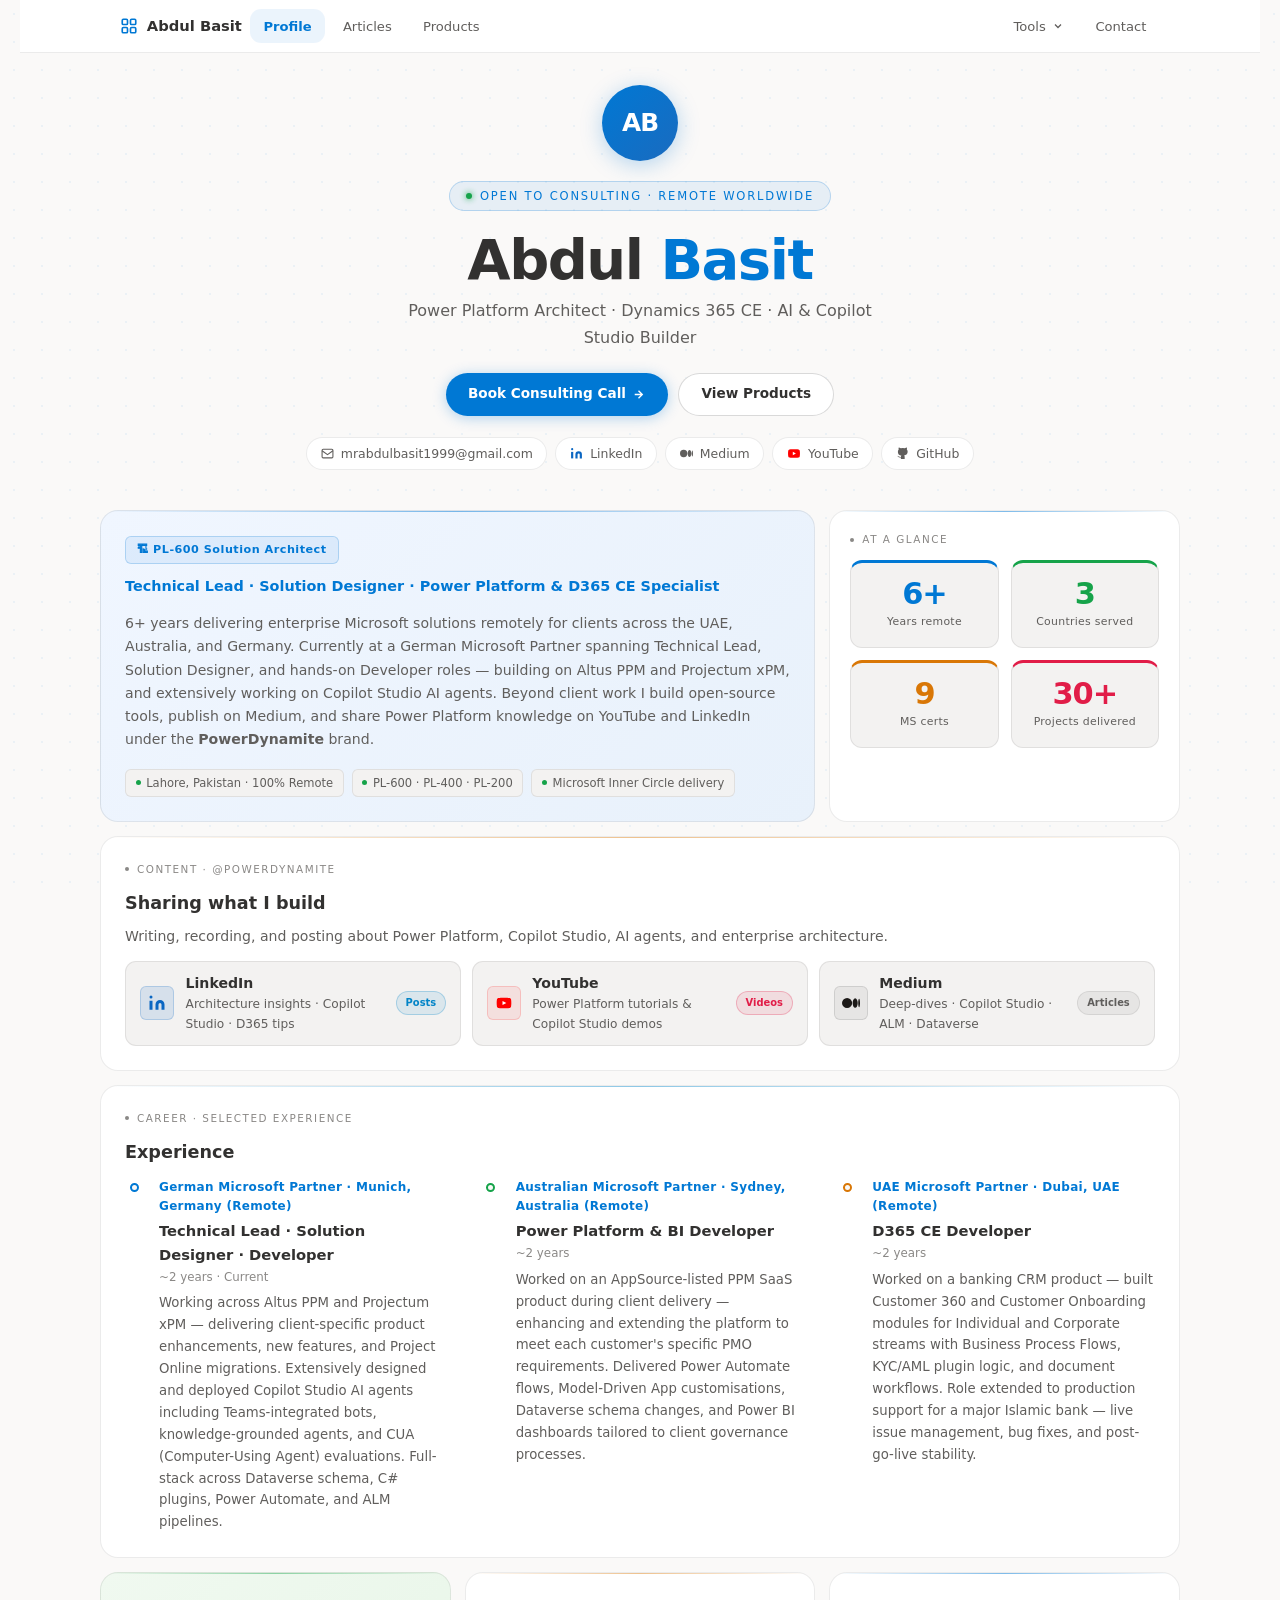
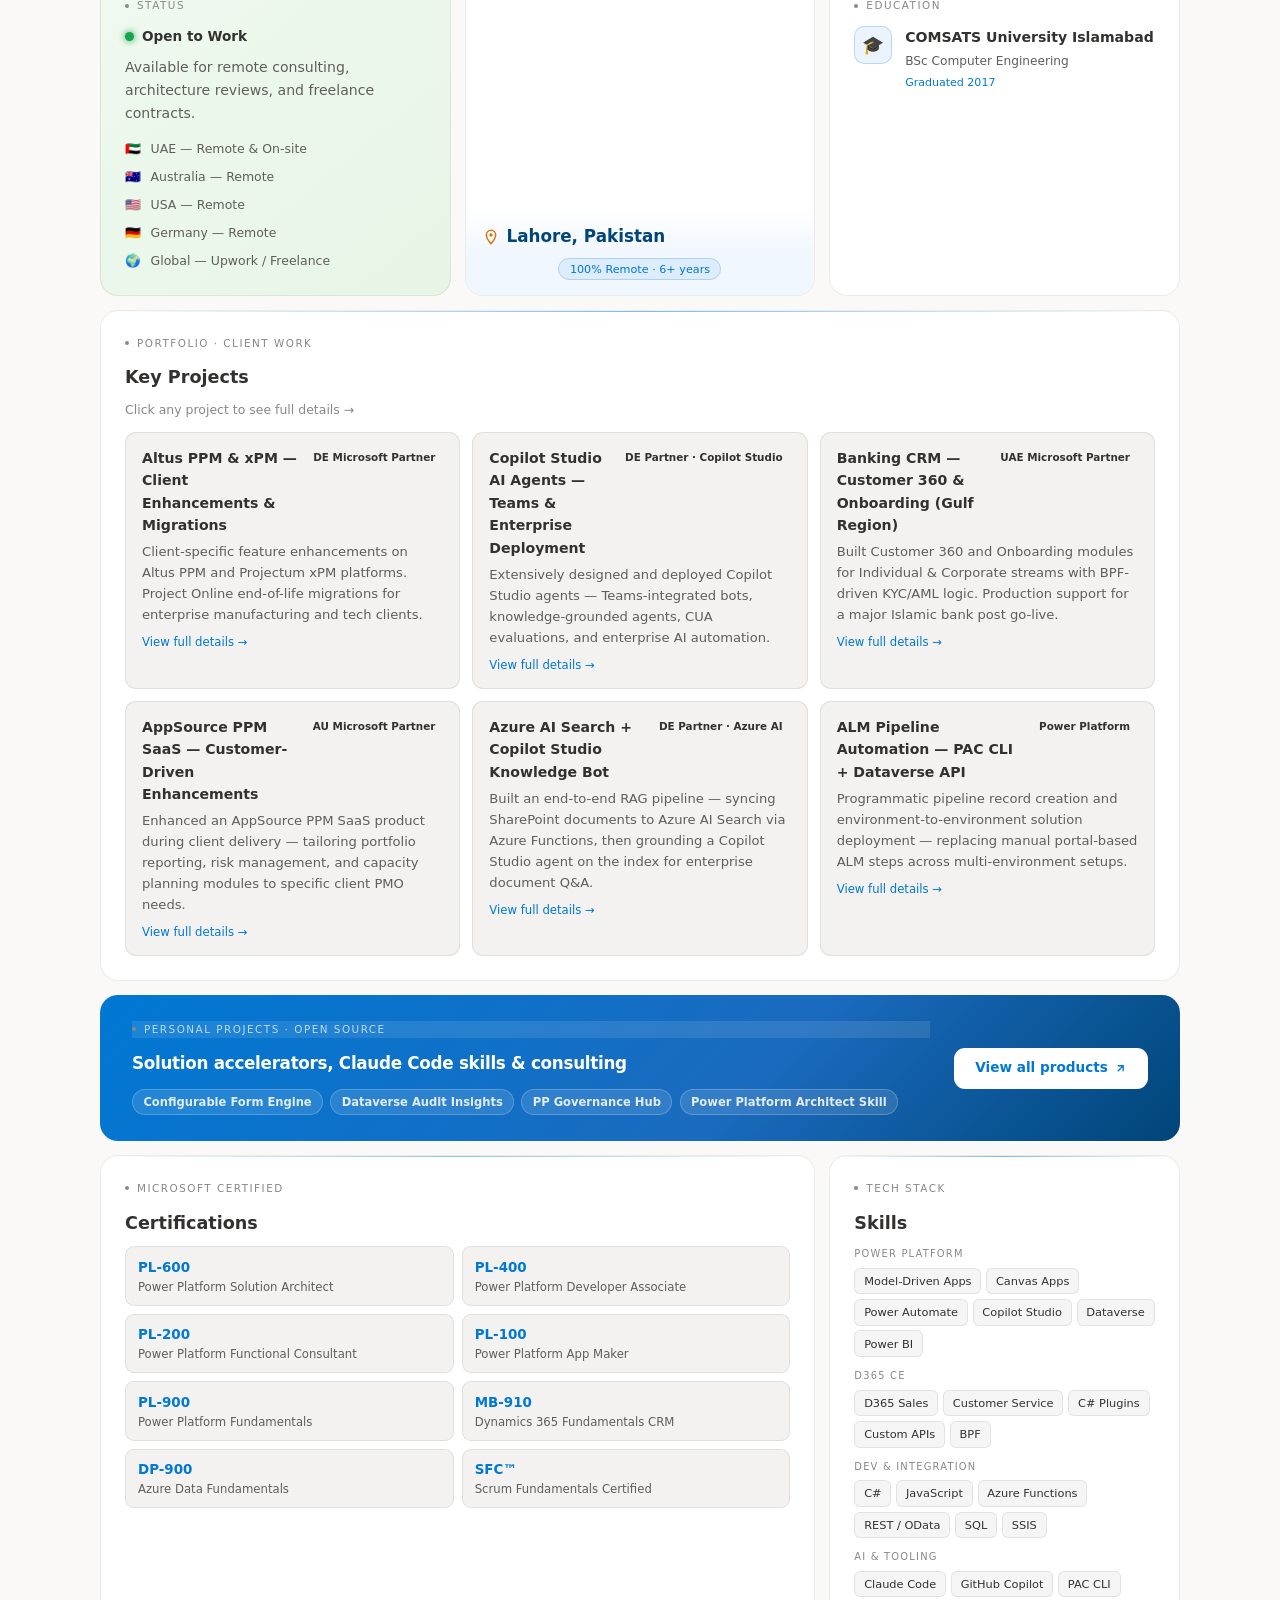
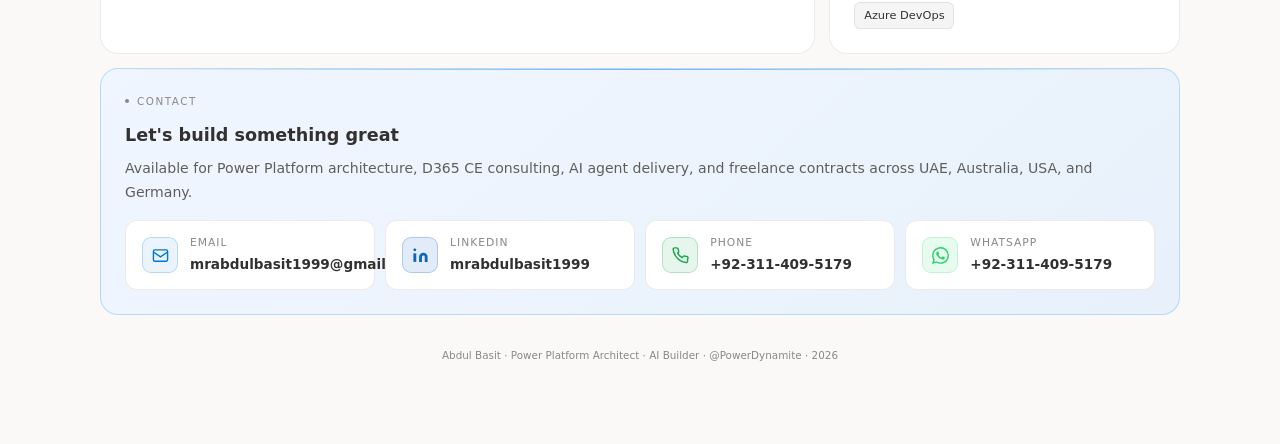
==== commit af091783: "Home: fix stats grid height + replace duplicate blue with rose on 4th stat" ====
--- a/index.html
+++ b/index.html
@@ -136,7 +136,7 @@
         <div class="stat stat--accent"><div class="stat-num">6+</div><div class="stat-lbl">Years remote</div></div>
         <div class="stat stat--green"><div class="stat-num">3</div><div class="stat-lbl">Countries served</div></div>
         <div class="stat stat--amber"><div class="stat-num">9</div><div class="stat-lbl">MS certs</div></div>
-        <div class="stat stat--sky"><div class="stat-num">30+</div><div class="stat-lbl">Projects delivered</div></div>
+        <div class="stat stat--rose"><div class="stat-num">30+</div><div class="stat-lbl">Projects delivered</div></div>
       </div>
     </div>
 
--- a/css/pages/home.css
+++ b/css/pages/home.css
@@ -102,7 +102,7 @@
 /* ── Stats ───────────────────────────────────────────────── */
 .stats-grid {
   display: grid; grid-template-columns: 1fr 1fr;
-  gap: var(--sp-3); height: 100%;
+  gap: var(--sp-3);
 }
 .stat {
   background: var(--card2); border: 1px solid var(--border);
@@ -112,12 +112,12 @@
 .stat--accent { border-top-color: var(--accent); }
 .stat--green  { border-top-color: var(--green); }
 .stat--amber  { border-top-color: var(--amber); }
-.stat--sky    { border-top-color: var(--sky); }
+.stat--rose   { border-top-color: var(--rose); }
 
 .stat--accent .stat-num { color: var(--accent); }
 .stat--green  .stat-num { color: var(--green); }
 .stat--amber  .stat-num { color: var(--amber); }
-.stat--sky    .stat-num { color: var(--sky); }
+.stat--rose   .stat-num { color: var(--rose); }
 
 .stat-num { font-size: 1.9rem; font-weight: 800; letter-spacing: -1px; line-height: 1; }
 .stat-lbl { font-size: 0.68rem; color: var(--muted); margin-top: var(--sp-1); letter-spacing: .3px; }
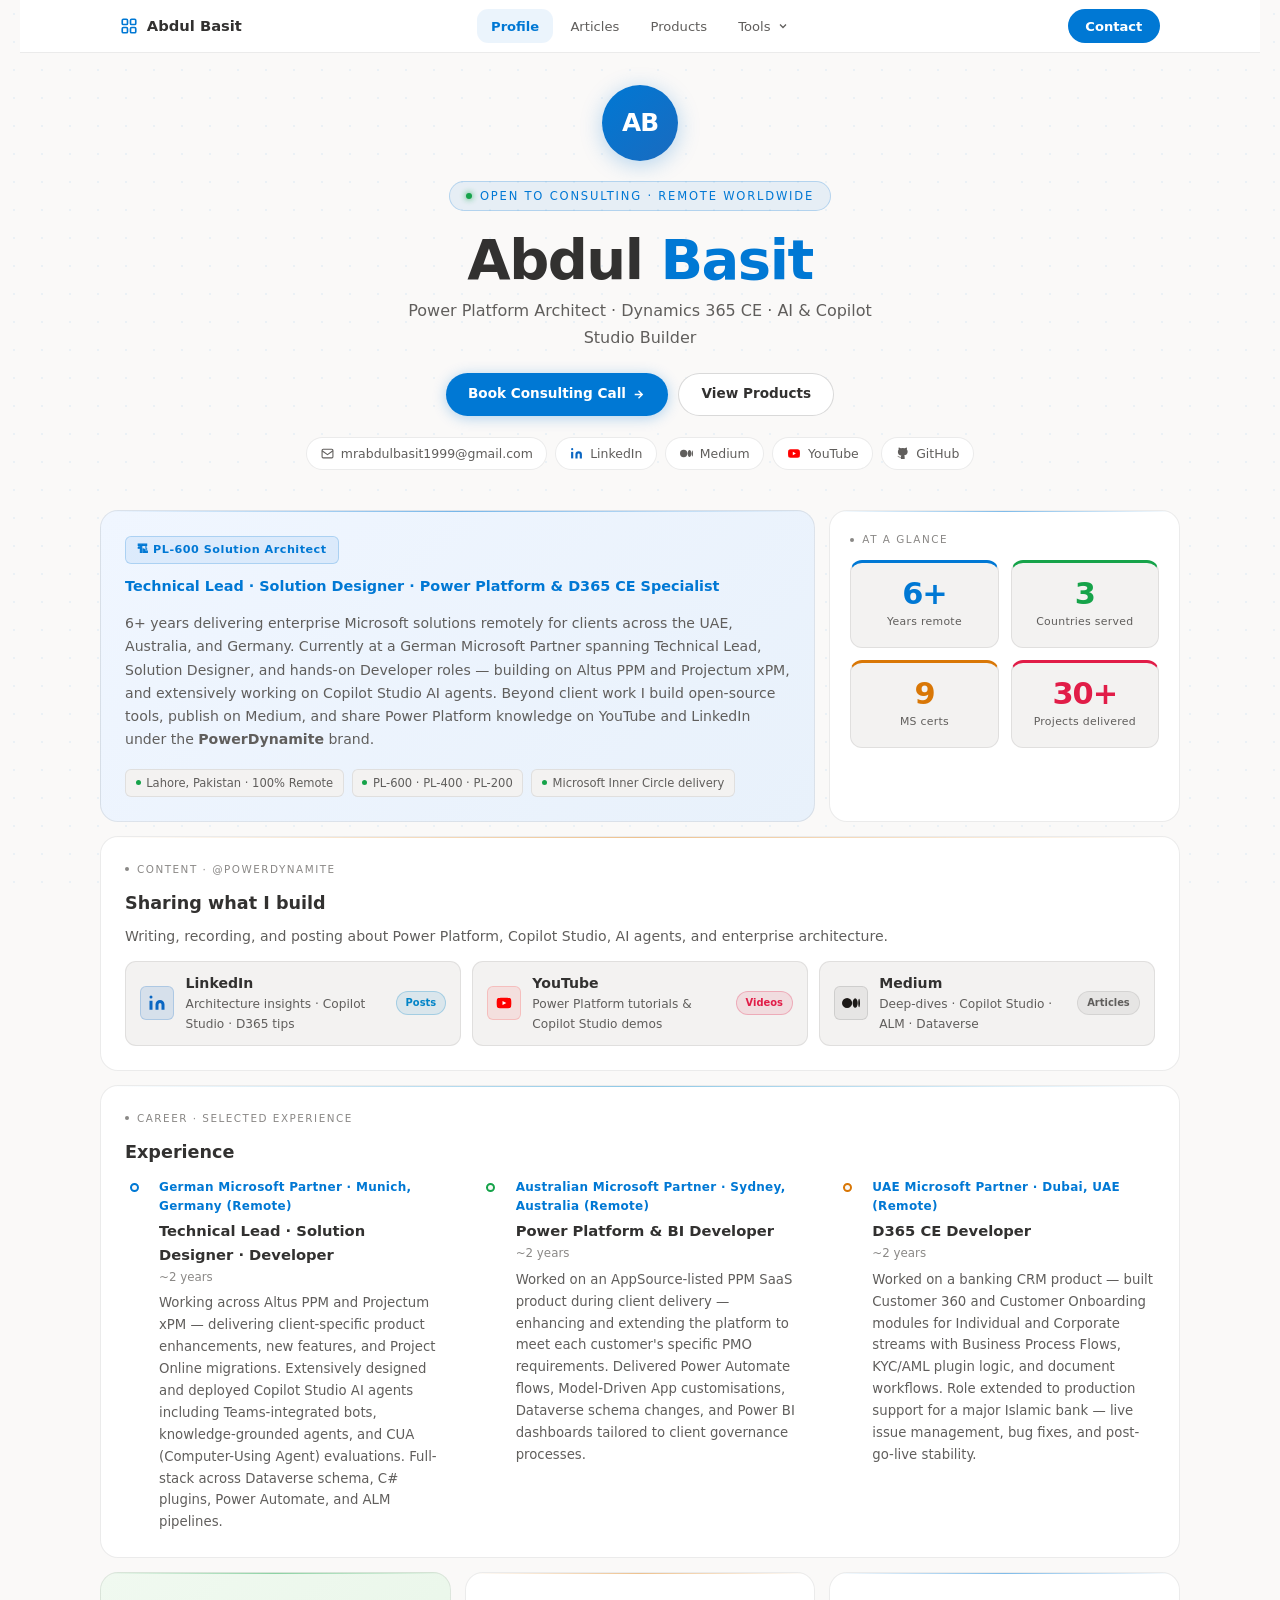
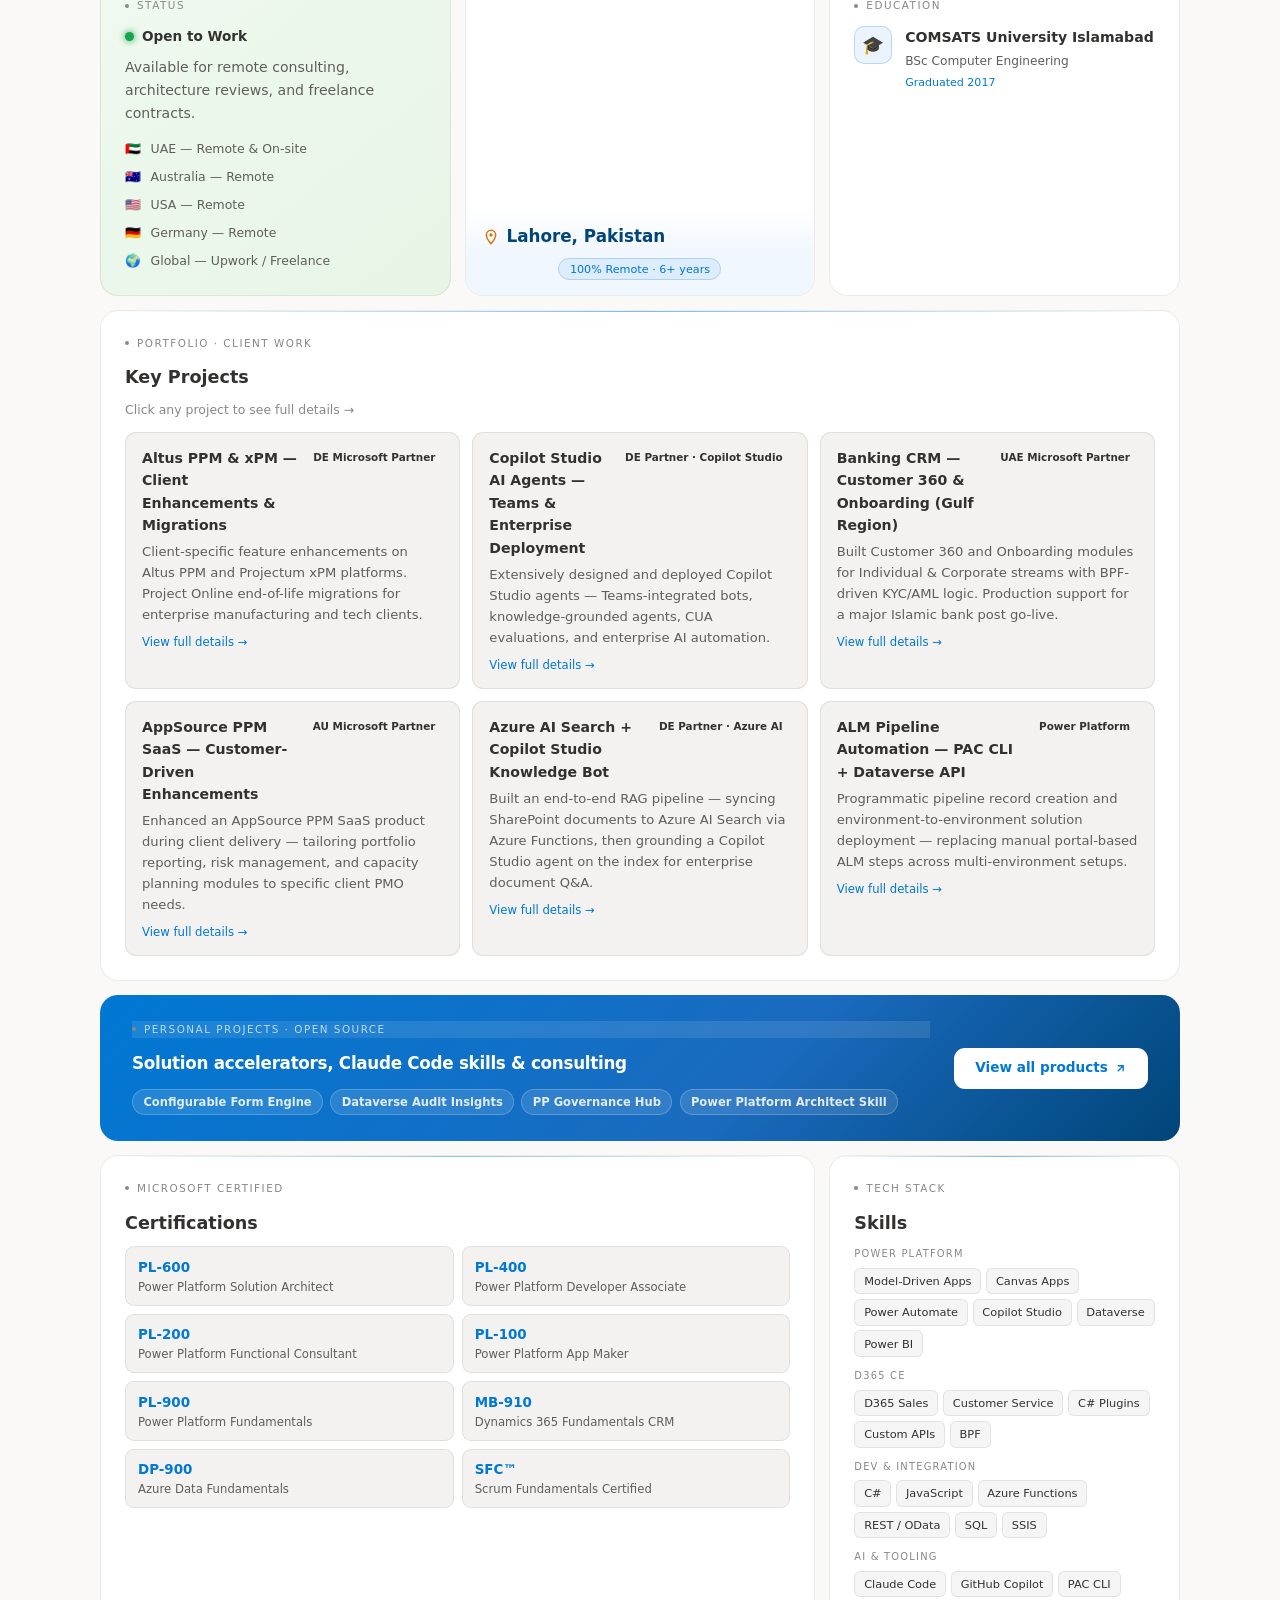
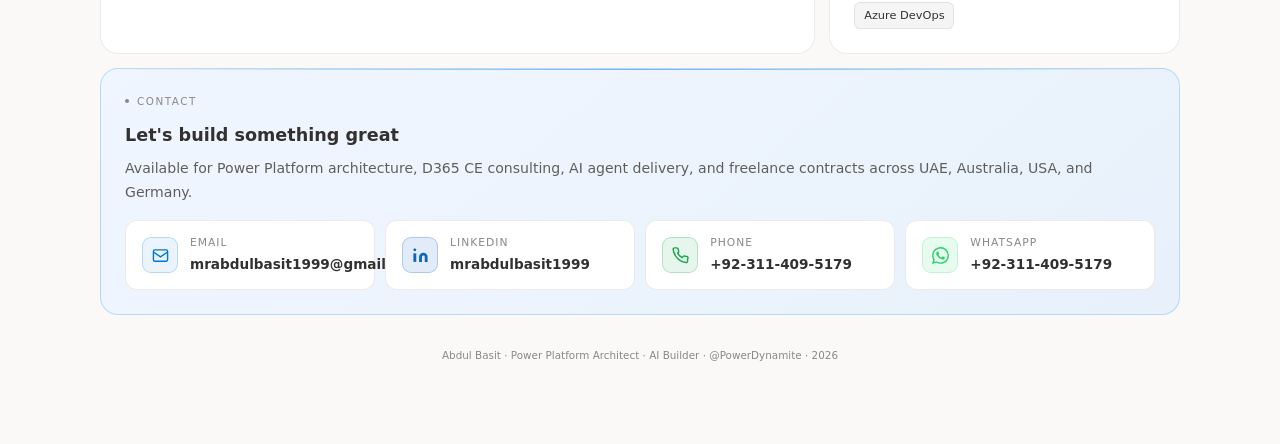
==== commit b7d82dca: "Experience: remove 'Current' label from latest role duration" ====
--- a/index.html
+++ b/index.html
@@ -200,7 +200,7 @@
           <div class="tl-body">
             <div class="tl-co">German Microsoft Partner · Munich, Germany (Remote)</div>
             <div class="tl-role">Technical Lead · Solution Designer · Developer</div>
-            <div class="tl-dur">~2 years · Current</div>
+            <div class="tl-dur">~2 years</div>
             <div class="tl-desc">Working across Altus PPM and Projectum xPM — delivering client-specific product enhancements, new features, and Project Online migrations. Extensively designed and deployed Copilot Studio AI agents including Teams-integrated bots, knowledge-grounded agents, and CUA (Computer-Using Agent) evaluations. Full-stack across Dataverse schema, C# plugins, Power Automate, and ALM pipelines.</div>
           </div>
         </div>
--- a/css/components.css
+++ b/css/components.css
@@ -317,14 +317,17 @@
 .site-nav-inner {
   max-width: 1080px; margin: 0 auto;
   padding: 0 1.25rem;
-  display: flex; align-items: center; gap: 0.5rem;
+  display: grid;
+  grid-template-columns: 1fr auto 1fr;
+  align-items: center;
   height: 52px;
+  gap: 0.5rem;
 }
 
 .site-nav-brand {
   display: flex; align-items: center; gap: 0.55rem;
   font-size: 0.92rem; font-weight: 700; color: var(--text);
-  text-decoration: none;
+  text-decoration: none; justify-self: start;
   transition: color var(--transition-fast);
 }
 .site-nav-brand:hover { color: var(--accent); }
@@ -332,19 +335,36 @@
 
 .site-nav-links {
   display: flex; align-items: center; gap: 0.25rem;
-  flex: 1;
+  justify-content: center;
 }
 
 .site-nav-right {
-  display: flex; align-items: center; gap: 0.25rem;
-  flex-shrink: 0;
-  position: relative;
-}
-
+  display: flex; align-items: center; gap: 0.5rem;
+  justify-self: end;
+}
+
+/* Contact CTA pill */
+.site-nav-cta {
+  display: inline-flex; align-items: center;
+  font-size: 0.82rem; font-weight: 700;
+  padding: 0.42rem 1.1rem;
+  border-radius: var(--radius-full);
+  background: var(--accent); color: #fff;
+  text-decoration: none;
+  transition: background var(--transition-fast), transform var(--transition-fast);
+  white-space: nowrap;
+}
+.site-nav-cta:hover { background: var(--accent-hi); transform: translateY(-1px); }
+
+@media (max-width: 700px) {
+  .site-nav-inner { grid-template-columns: auto 1fr auto; }
+  .site-nav-links { justify-content: flex-start; gap: 0; }
+}
 @media (max-width: 560px) {
   .site-nav-brand-name { display: none; }
   .site-nav-link { padding: 0.38rem 0.6rem; }
-  .site-nav-inner { padding: 0 0.85rem; gap: 0.5rem; }
+  .site-nav-inner { padding: 0 0.85rem; }
+  .site-nav-cta { padding: 0.38rem 0.8rem; }
 }
 
 .site-nav-link {
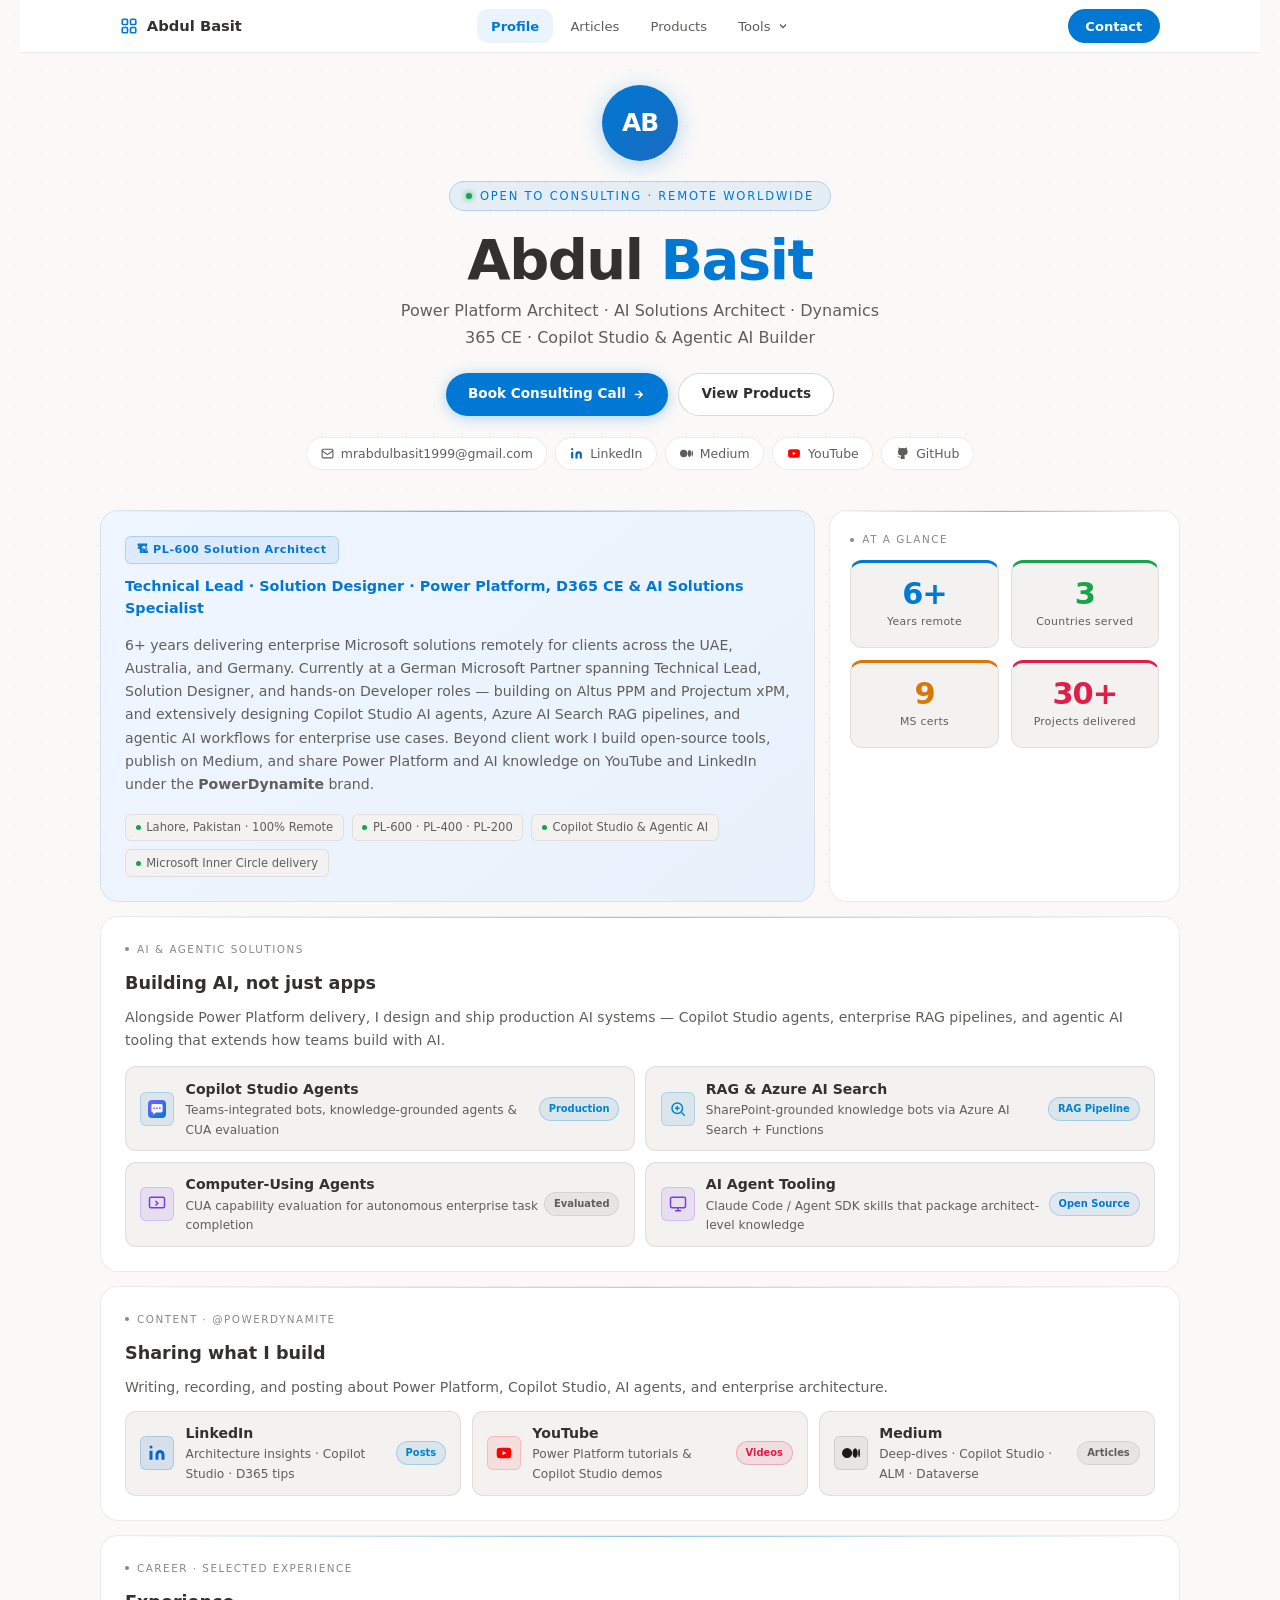
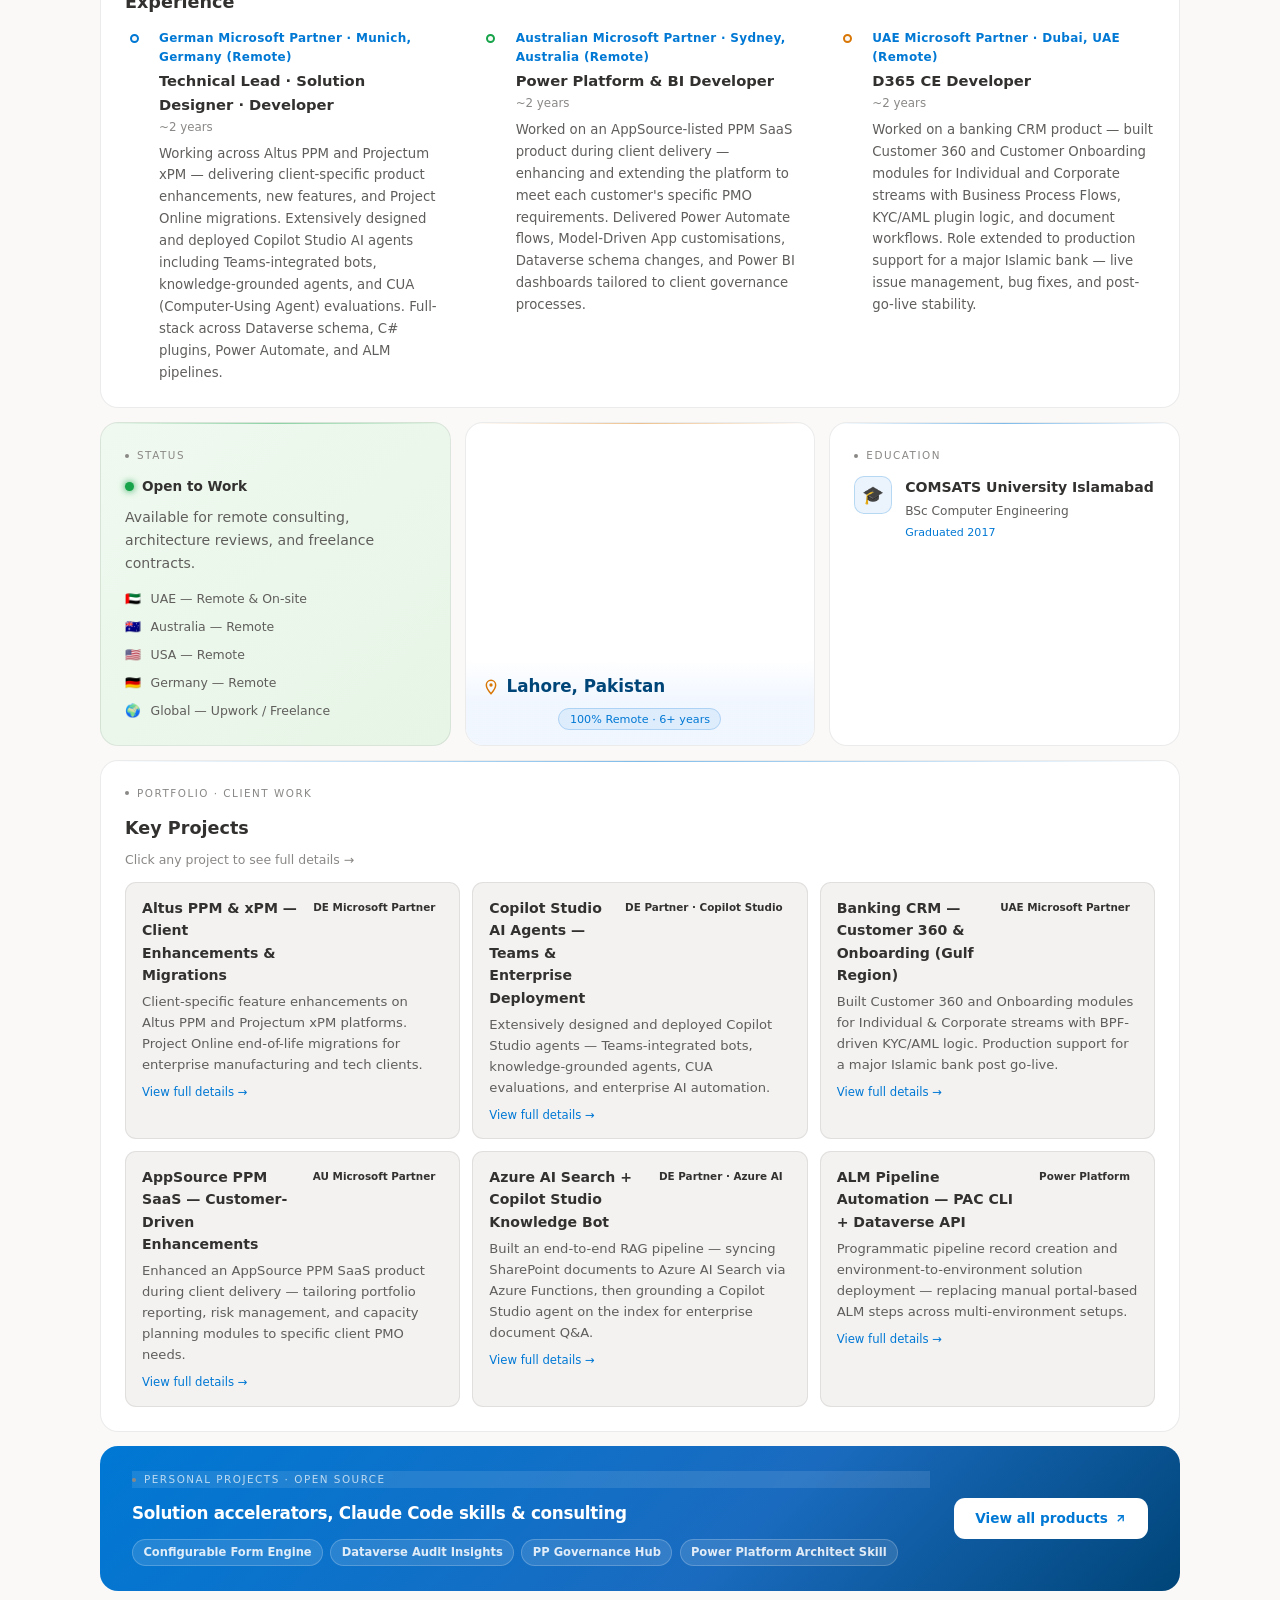
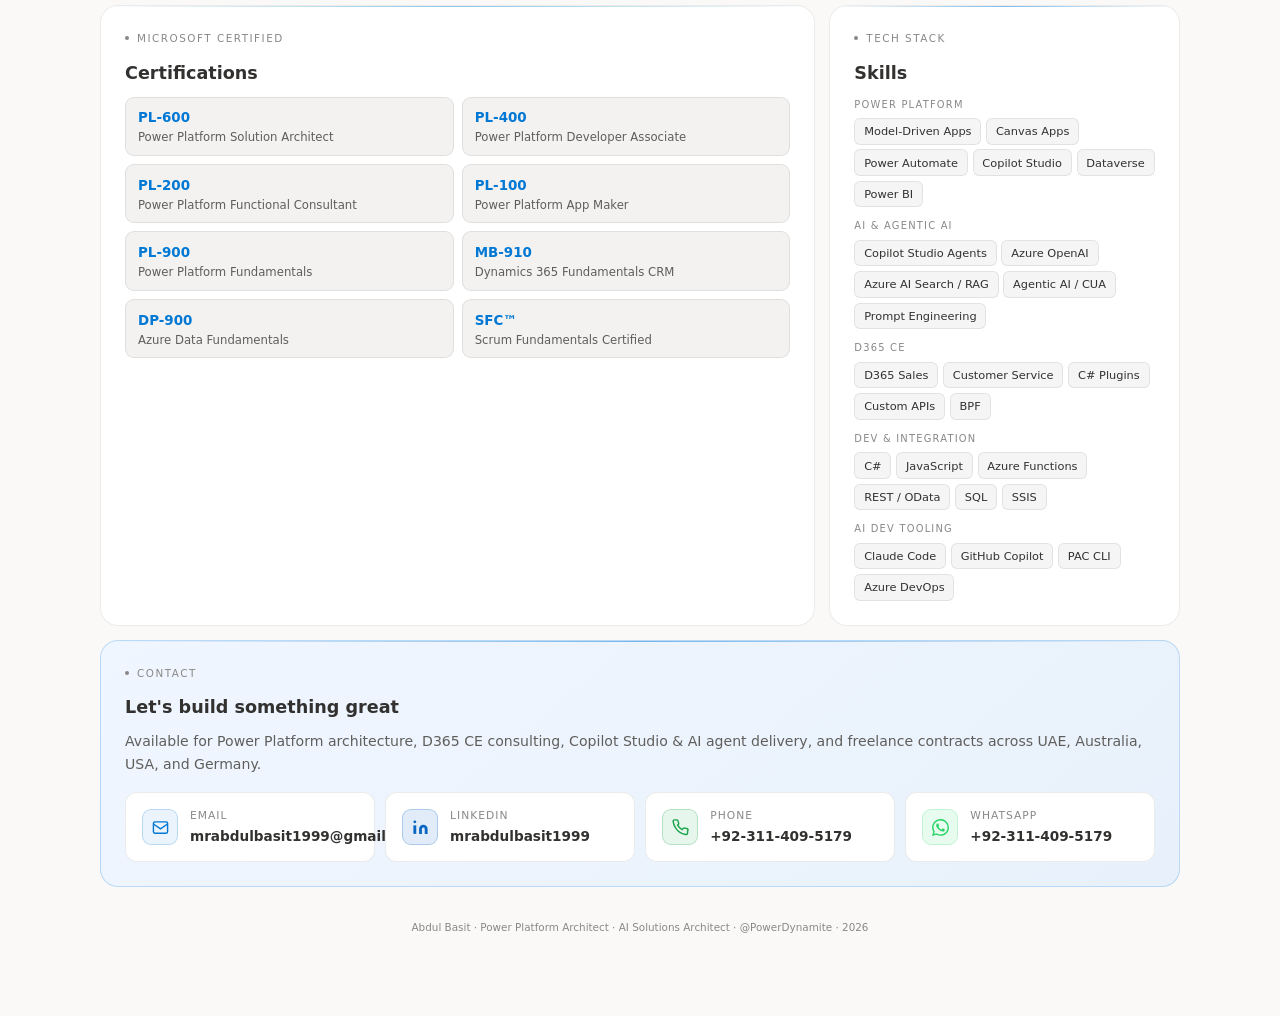
==== commit a7662311: "Position profile as AI Solutions Architect alongside Power Platform Adds a dedicated AI & Agentic So" ====
--- a/index.html
+++ b/index.html
@@ -3,8 +3,8 @@
 <head>
   <meta charset="UTF-8">
   <meta name="viewport" content="width=device-width, initial-scale=1.0">
-  <title>Power Platform Architect & D365 Consultant | Abdul Basit · Remote</title>
-  <meta name="description" content="Senior Power Platform Architect and Dynamics 365 CE consultant with 6+ years delivering enterprise solutions across UAE, Australia and Germany. Copilot Studio AI agent builder. Available remotely worldwide.">
+  <title>Power Platform Architect & AI Solutions Architect | Abdul Basit · Remote</title>
+  <meta name="description" content="Senior Power Platform Architect and AI Solutions Architect with 6+ years delivering enterprise Dynamics 365, Copilot Studio agents, and RAG/Azure OpenAI solutions across UAE, Australia and Germany. Available remotely worldwide.">
 
   <!-- Favicon -->
   <link rel="icon" type="image/svg+xml" href="favicon.svg">
@@ -12,8 +12,8 @@
   <!-- Open Graph / LinkedIn / WhatsApp -->
   <meta property="og:type" content="website">
   <meta property="og:url" content="https://powerdynamite.github.io/">
-  <meta property="og:title" content="Abdul Basit — Power Platform Architect & Creator">
-  <meta property="og:description" content="Power Platform Architect, D365 CE specialist, AI & Copilot Studio builder. PL-600 certified, available globally for remote consulting.">
+  <meta property="og:title" content="Abdul Basit — Power Platform Architect & AI Solutions Architect">
+  <meta property="og:description" content="Power Platform Architect, D365 CE specialist, and AI Solutions Architect — Copilot Studio agents, RAG pipelines, and agentic AI. PL-600 certified, available globally for remote consulting.">
   <meta property="og:image" content="https://powerdynamite.github.io/og-image.svg">
   <meta property="og:image:width" content="1200">
   <meta property="og:image:height" content="630">
@@ -21,8 +21,8 @@
 
   <!-- Twitter Card -->
   <meta name="twitter:card" content="summary_large_image">
-  <meta name="twitter:title" content="Abdul Basit — Power Platform Architect & Creator">
-  <meta name="twitter:description" content="Power Platform Architect, D365 CE specialist, AI & Copilot Studio builder. PL-600 certified.">
+  <meta name="twitter:title" content="Abdul Basit — Power Platform Architect & AI Solutions Architect">
+  <meta name="twitter:description" content="Power Platform Architect, D365 CE specialist, and AI Solutions Architect — Copilot Studio agents, RAG pipelines, and agentic AI. PL-600 certified.">
   <meta name="twitter:image" content="https://powerdynamite.github.io/og-image.svg">
 
   <!-- Canonical -->
@@ -34,7 +34,7 @@
     "@context": "https://schema.org",
     "@type": "Person",
     "name": "Abdul Basit",
-    "jobTitle": "Power Platform Architect",
+    "jobTitle": "Power Platform Architect & AI Solutions Architect",
     "url": "https://powerdynamite.github.io/",
     "sameAs": [
       "https://linkedin.com/in/abdulbasit545",
@@ -49,7 +49,12 @@
       "Power Automate",
       "Power BI",
       "Dataverse",
-      "Azure AI"
+      "Azure AI",
+      "Azure OpenAI",
+      "Agentic AI",
+      "AI Agents",
+      "Retrieval-Augmented Generation (RAG)",
+      "Azure AI Search"
     ]
   }
   </script>
@@ -78,7 +83,7 @@
       <span class="dot"></span>Open to consulting · Remote worldwide
     </div>
     <h1>Abdul <span class="accent">Basit</span></h1>
-    <p class="hdr-sub">Power Platform Architect · Dynamics 365 CE · AI &amp; Copilot Studio Builder</p>
+    <p class="hdr-sub">Power Platform Architect · AI Solutions Architect · Dynamics 365 CE · Copilot Studio &amp; Agentic AI Builder</p>
     <div class="hdr-actions">
       <a href="contact.html" class="hdr-btn hdr-btn--primary">Book Consulting Call <svg width="13" height="13" viewBox="0 0 24 24" fill="none" stroke="currentColor" stroke-width="2.5"><path d="M5 12h14M12 5l7 7-7 7"/></svg></a>
       <a href="products.html" class="hdr-btn hdr-btn--secondary">View Products</a>
@@ -114,17 +119,19 @@
     <!-- Identity ─────────────────────────────────────────── -->
     <div class="card id-card ind c8">
       <div class="id-badge">🏗 PL-600 Solution Architect</div>
-      <div class="id-title">Technical Lead · Solution Designer · Power Platform &amp; D365 CE Specialist</div>
+      <div class="id-title">Technical Lead · Solution Designer · Power Platform, D365 CE &amp; AI Solutions Specialist</div>
       <p class="id-bio">
         6+ years delivering enterprise Microsoft solutions remotely for clients across the UAE, Australia, and Germany.
         Currently at a German Microsoft Partner spanning Technical Lead, Solution Designer, and hands-on Developer roles —
-        building on Altus PPM and Projectum xPM, and extensively working on Copilot Studio AI agents.
-        Beyond client work I build open-source tools, publish on Medium, and share Power Platform knowledge
+        building on Altus PPM and Projectum xPM, and extensively designing Copilot Studio AI agents, Azure AI Search RAG
+        pipelines, and agentic AI workflows for enterprise use cases.
+        Beyond client work I build open-source tools, publish on Medium, and share Power Platform and AI knowledge
         on YouTube and LinkedIn under the <strong class="accent">PowerDynamite</strong> brand.
       </p>
       <div class="id-chips">
         <span class="id-chip"><span class="dot"></span>Lahore, Pakistan · 100% Remote</span>
         <span class="id-chip"><span class="dot"></span>PL-600 · PL-400 · PL-200</span>
+        <span class="id-chip"><span class="dot"></span>Copilot Studio &amp; Agentic AI</span>
         <span class="id-chip"><span class="dot"></span>Microsoft Inner Circle delivery</span>
       </div>
     </div>
@@ -137,6 +144,68 @@
         <div class="stat stat--green"><div class="stat-num">3</div><div class="stat-lbl">Countries served</div></div>
         <div class="stat stat--amber"><div class="stat-num">9</div><div class="stat-lbl">MS certs</div></div>
         <div class="stat stat--rose"><div class="stat-num">30+</div><div class="stat-lbl">Projects delivered</div></div>
+      </div>
+    </div>
+
+    <!-- AI & Agentic Solutions ─────────────────────────────── -->
+    <div class="card sky c12">
+      <div class="card-eyebrow">AI &amp; Agentic Solutions</div>
+      <h2>Building AI, not just apps</h2>
+      <p>Alongside Power Platform delivery, I design and ship production AI systems — Copilot Studio agents, enterprise RAG pipelines, and agentic AI tooling that extends how teams build with AI.</p>
+      <div class="platforms" style="display:grid; grid-template-columns:repeat(2,1fr); gap:0.65rem; margin-top:0.9rem;">
+
+        <div class="platform proj-clickable" data-project="copilot">
+          <div class="platform-left">
+            <div class="platform-icon" style="background:rgba(2,132,199,.1); border:1px solid rgba(2,132,199,.2);">
+              <img src="img/icons/ms-copilot-studio.svg" alt="" width="18" height="18">
+            </div>
+            <div>
+              <div class="platform-name">Copilot Studio Agents</div>
+              <div class="platform-desc">Teams-integrated bots, knowledge-grounded agents &amp; CUA evaluation</div>
+            </div>
+          </div>
+          <span class="p-badge badge--sky">Production</span>
+        </div>
+
+        <div class="platform proj-clickable" data-project="azsearch">
+          <div class="platform-left">
+            <div class="platform-icon" style="background:rgba(2,132,199,.1); border:1px solid rgba(2,132,199,.2);">
+              <svg width="18" height="18" viewBox="0 0 24 24" fill="none" stroke="#0284c7" stroke-width="2" aria-hidden="true"><circle cx="11" cy="11" r="7"/><path d="m21 21-4.3-4.3"/><path d="M11 8v6M8 11h6"/></svg>
+            </div>
+            <div>
+              <div class="platform-name">RAG &amp; Azure AI Search</div>
+              <div class="platform-desc">SharePoint-grounded knowledge bots via Azure AI Search + Functions</div>
+            </div>
+          </div>
+          <span class="p-badge badge--sky">RAG Pipeline</span>
+        </div>
+
+        <div class="platform">
+          <div class="platform-left">
+            <div class="platform-icon" style="background:rgba(124,58,237,.1); border:1px solid rgba(124,58,237,.2);">
+              <svg width="18" height="18" viewBox="0 0 24 24" fill="none" stroke="#7c3aed" stroke-width="2" aria-hidden="true"><rect x="2" y="3" width="20" height="14" rx="2"/><path d="m10 8 3 3-3 3"/></svg>
+            </div>
+            <div>
+              <div class="platform-name">Computer-Using Agents</div>
+              <div class="platform-desc">CUA capability evaluation for autonomous enterprise task completion</div>
+            </div>
+          </div>
+          <span class="p-badge badge--muted">Evaluated</span>
+        </div>
+
+        <div class="platform proj-clickable" data-project="ppskill">
+          <div class="platform-left">
+            <div class="platform-icon" style="background:rgba(124,58,237,.1); border:1px solid rgba(124,58,237,.2);">
+              <svg width="18" height="18" viewBox="0 0 24 24" fill="none" stroke="#7c3aed" stroke-width="2" aria-hidden="true"><rect x="2" y="3" width="20" height="14" rx="2"/><path d="M8 21h8M12 17v4"/></svg>
+            </div>
+            <div>
+              <div class="platform-name">AI Agent Tooling</div>
+              <div class="platform-desc">Claude Code / Agent SDK skills that package architect-level knowledge</div>
+            </div>
+          </div>
+          <span class="p-badge badge--accent">Open Source</span>
+        </div>
+
       </div>
     </div>
 
@@ -389,6 +458,14 @@
           </div>
         </div>
         <div class="stack-group">
+          <div class="stack-label">AI &amp; Agentic AI</div>
+          <div class="stack-tags">
+            <span class="stag">Copilot Studio Agents</span><span class="stag">Azure OpenAI</span>
+            <span class="stag">Azure AI Search / RAG</span><span class="stag">Agentic AI / CUA</span>
+            <span class="stag">Prompt Engineering</span>
+          </div>
+        </div>
+        <div class="stack-group">
           <div class="stack-label">D365 CE</div>
           <div class="stack-tags">
             <span class="stag">D365 Sales</span><span class="stag">Customer Service</span>
@@ -405,7 +482,7 @@
           </div>
         </div>
         <div class="stack-group">
-          <div class="stack-label">AI &amp; Tooling</div>
+          <div class="stack-label">AI Dev Tooling</div>
           <div class="stack-tags">
             <span class="stag">Claude Code</span><span class="stag">GitHub Copilot</span>
             <span class="stag">PAC CLI</span><span class="stag">Azure DevOps</span>
@@ -418,7 +495,7 @@
     <div class="card contact-card ind c12">
       <div class="card-eyebrow">Contact</div>
       <h2>Let's build something great</h2>
-      <p>Available for Power Platform architecture, D365 CE consulting, AI agent delivery, and freelance contracts across UAE, Australia, USA, and Germany.</p>
+      <p>Available for Power Platform architecture, D365 CE consulting, Copilot Studio &amp; AI agent delivery, and freelance contracts across UAE, Australia, USA, and Germany.</p>
       <div class="contact-grid">
 
         <a href="mailto:mrabdulbasit1999@gmail.com" class="contact-item">
@@ -466,7 +543,7 @@
 
   </main><!-- /bento -->
 
-  <footer class="footer">Abdul Basit · Power Platform Architect · AI Builder · @PowerDynamite · 2026</footer>
+  <footer class="footer">Abdul Basit · Power Platform Architect · AI Solutions Architect · @PowerDynamite · 2026</footer>
 
 </div><!-- /wrap -->
 
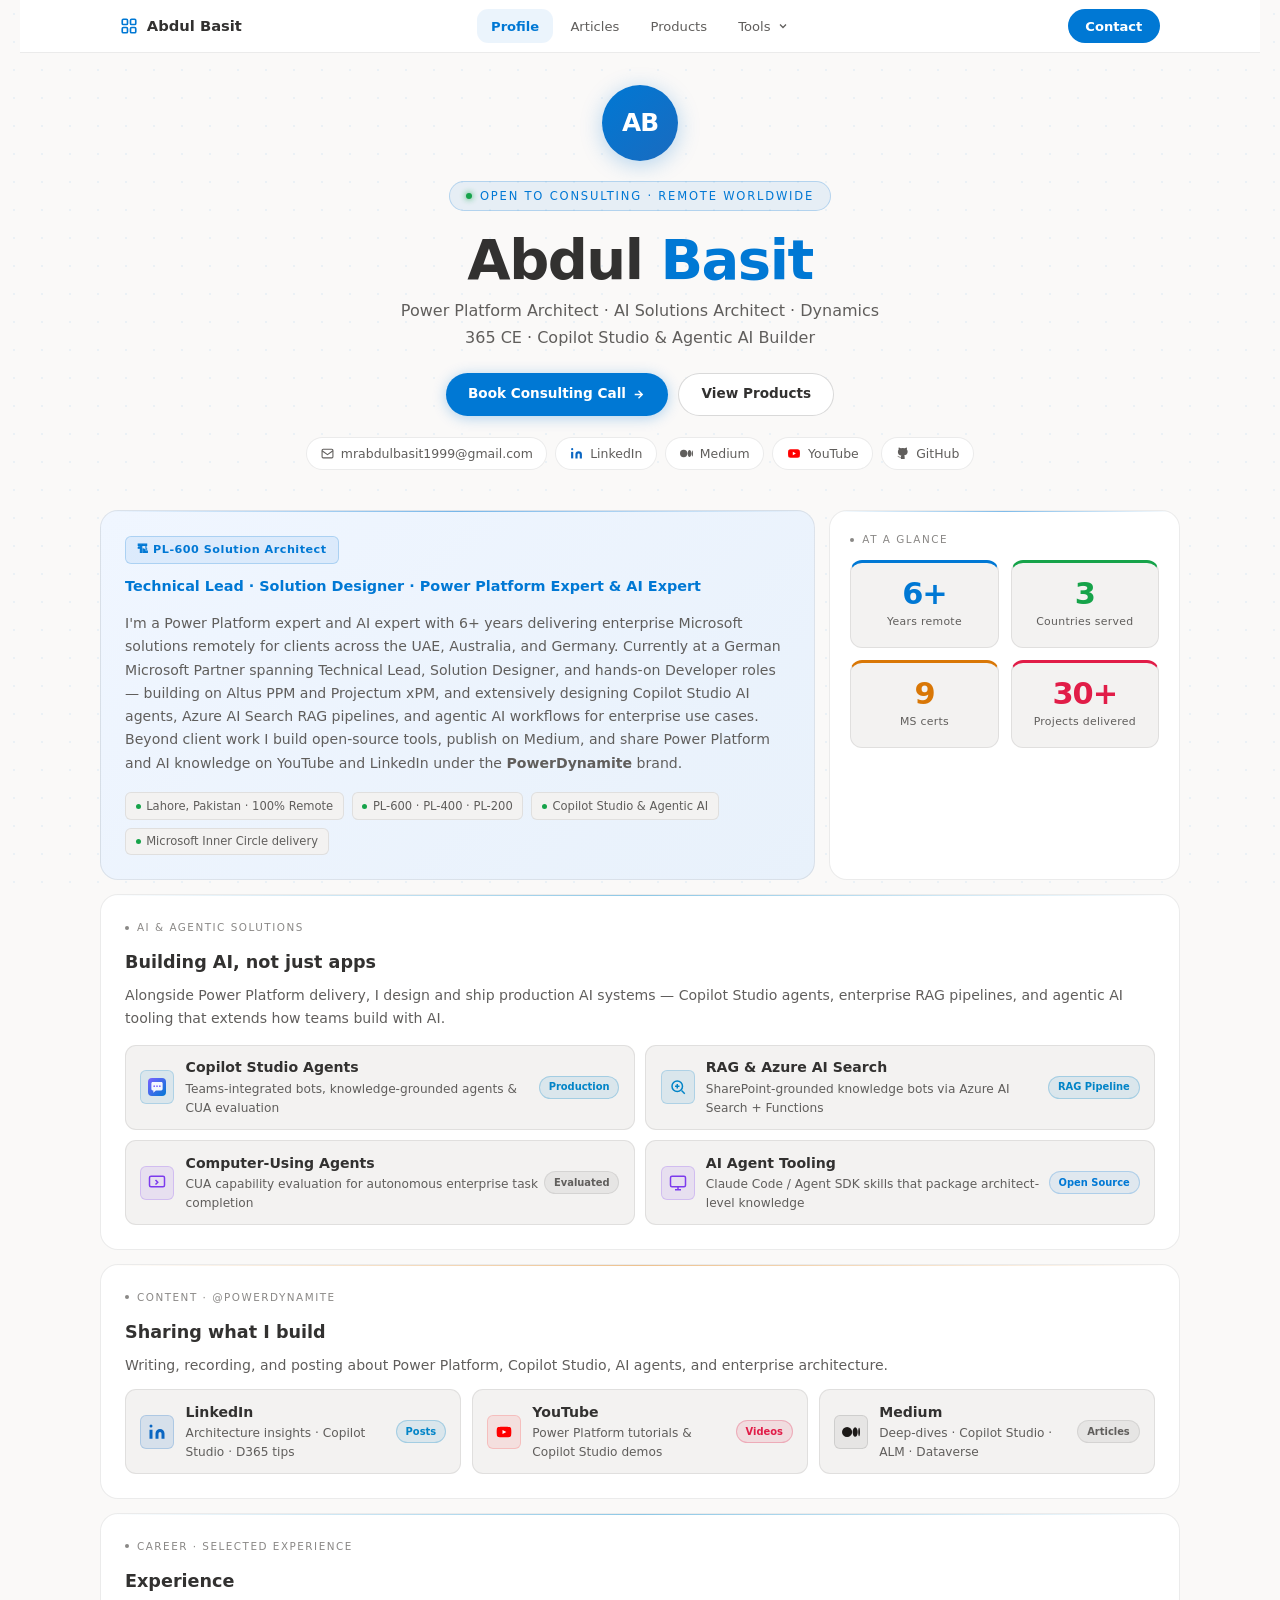
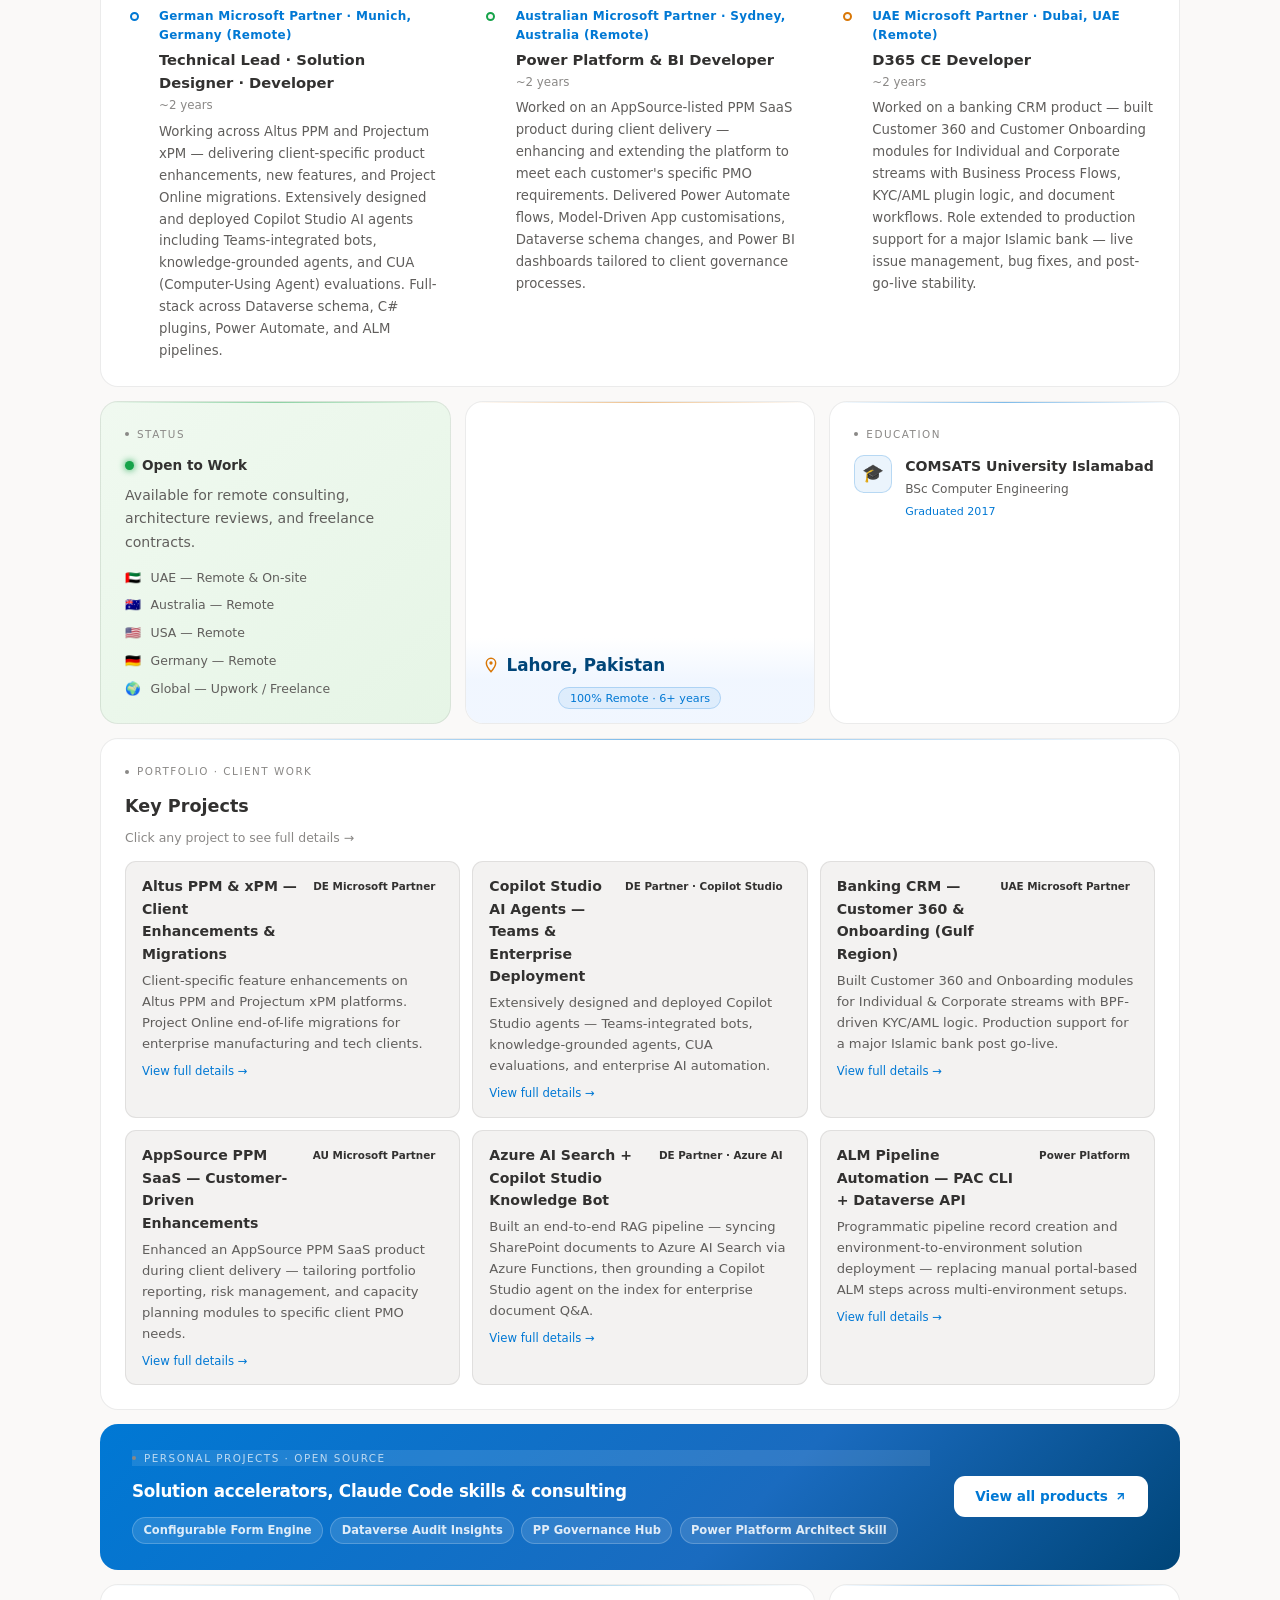
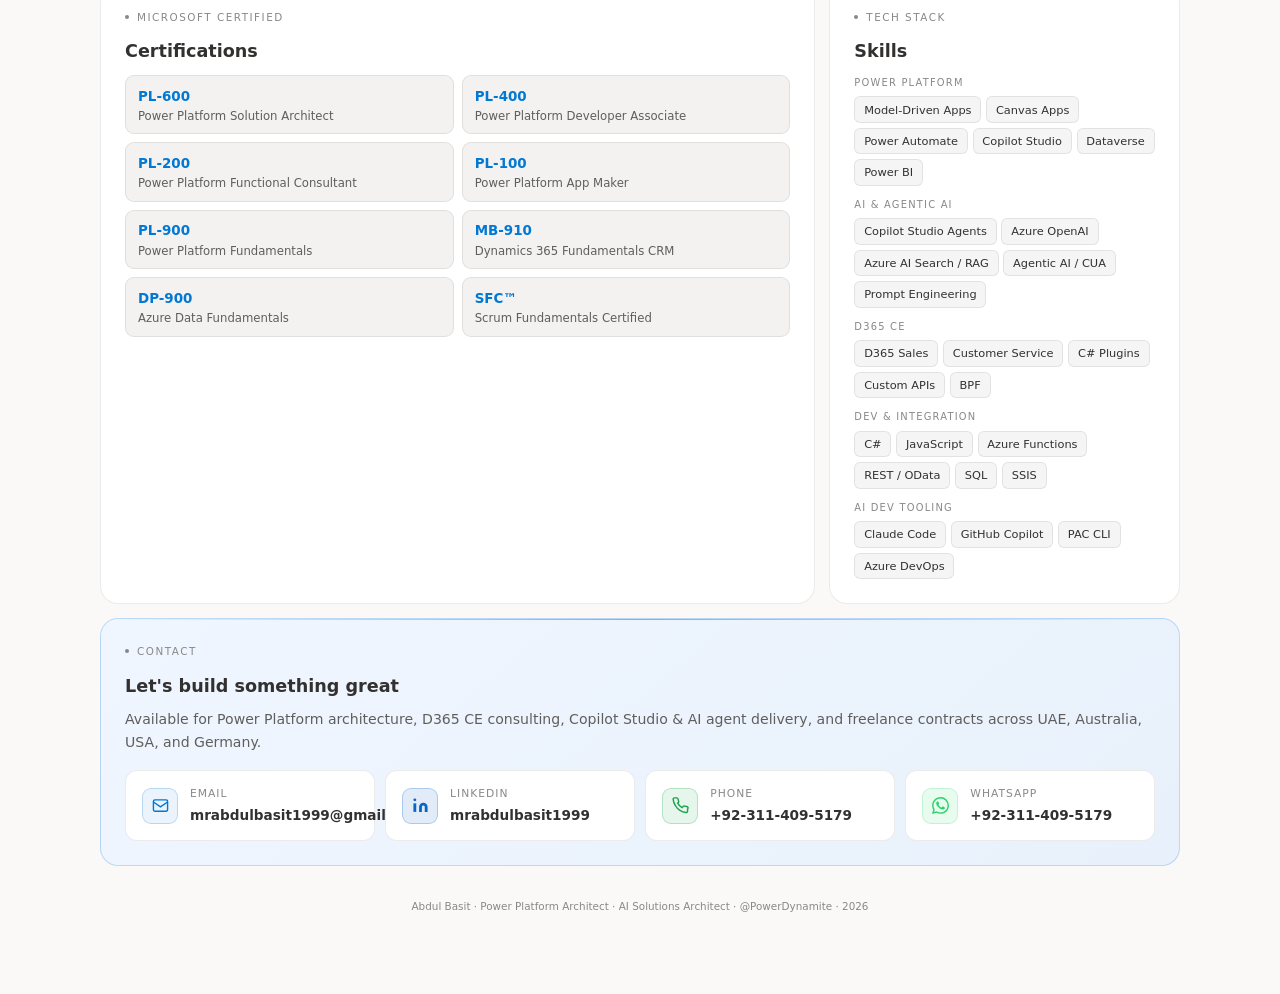
==== commit f7488ef1: "Improve on-page SEO for "Power Platform expert" / "AI expert" searches Title/meta on the homepage an" ====
--- a/index.html
+++ b/index.html
@@ -3,8 +3,8 @@
 <head>
   <meta charset="UTF-8">
   <meta name="viewport" content="width=device-width, initial-scale=1.0">
-  <title>Power Platform Architect & AI Solutions Architect | Abdul Basit · Remote</title>
-  <meta name="description" content="Senior Power Platform Architect and AI Solutions Architect with 6+ years delivering enterprise Dynamics 365, Copilot Studio agents, and RAG/Azure OpenAI solutions across UAE, Australia and Germany. Available remotely worldwide.">
+  <title>Power Platform Expert & AI Expert | Abdul Basit · Solution Architect · Remote</title>
+  <meta name="description" content="Abdul Basit is a Power Platform expert and AI expert (Copilot Studio, RAG, Azure OpenAI) with 6+ years delivering enterprise Dynamics 365 and AI agent solutions across UAE, Australia and Germany. PL-600 certified, available remotely worldwide.">
 
   <!-- Favicon -->
   <link rel="icon" type="image/svg+xml" href="favicon.svg">
@@ -119,9 +119,9 @@
     <!-- Identity ─────────────────────────────────────────── -->
     <div class="card id-card ind c8">
       <div class="id-badge">🏗 PL-600 Solution Architect</div>
-      <div class="id-title">Technical Lead · Solution Designer · Power Platform, D365 CE &amp; AI Solutions Specialist</div>
+      <div class="id-title">Technical Lead · Solution Designer · Power Platform Expert &amp; AI Expert</div>
       <p class="id-bio">
-        6+ years delivering enterprise Microsoft solutions remotely for clients across the UAE, Australia, and Germany.
+        I'm a Power Platform expert and AI expert with 6+ years delivering enterprise Microsoft solutions remotely for clients across the UAE, Australia, and Germany.
         Currently at a German Microsoft Partner spanning Technical Lead, Solution Designer, and hands-on Developer roles —
         building on Altus PPM and Projectum xPM, and extensively designing Copilot Studio AI agents, Azure AI Search RAG
         pipelines, and agentic AI workflows for enterprise use cases.
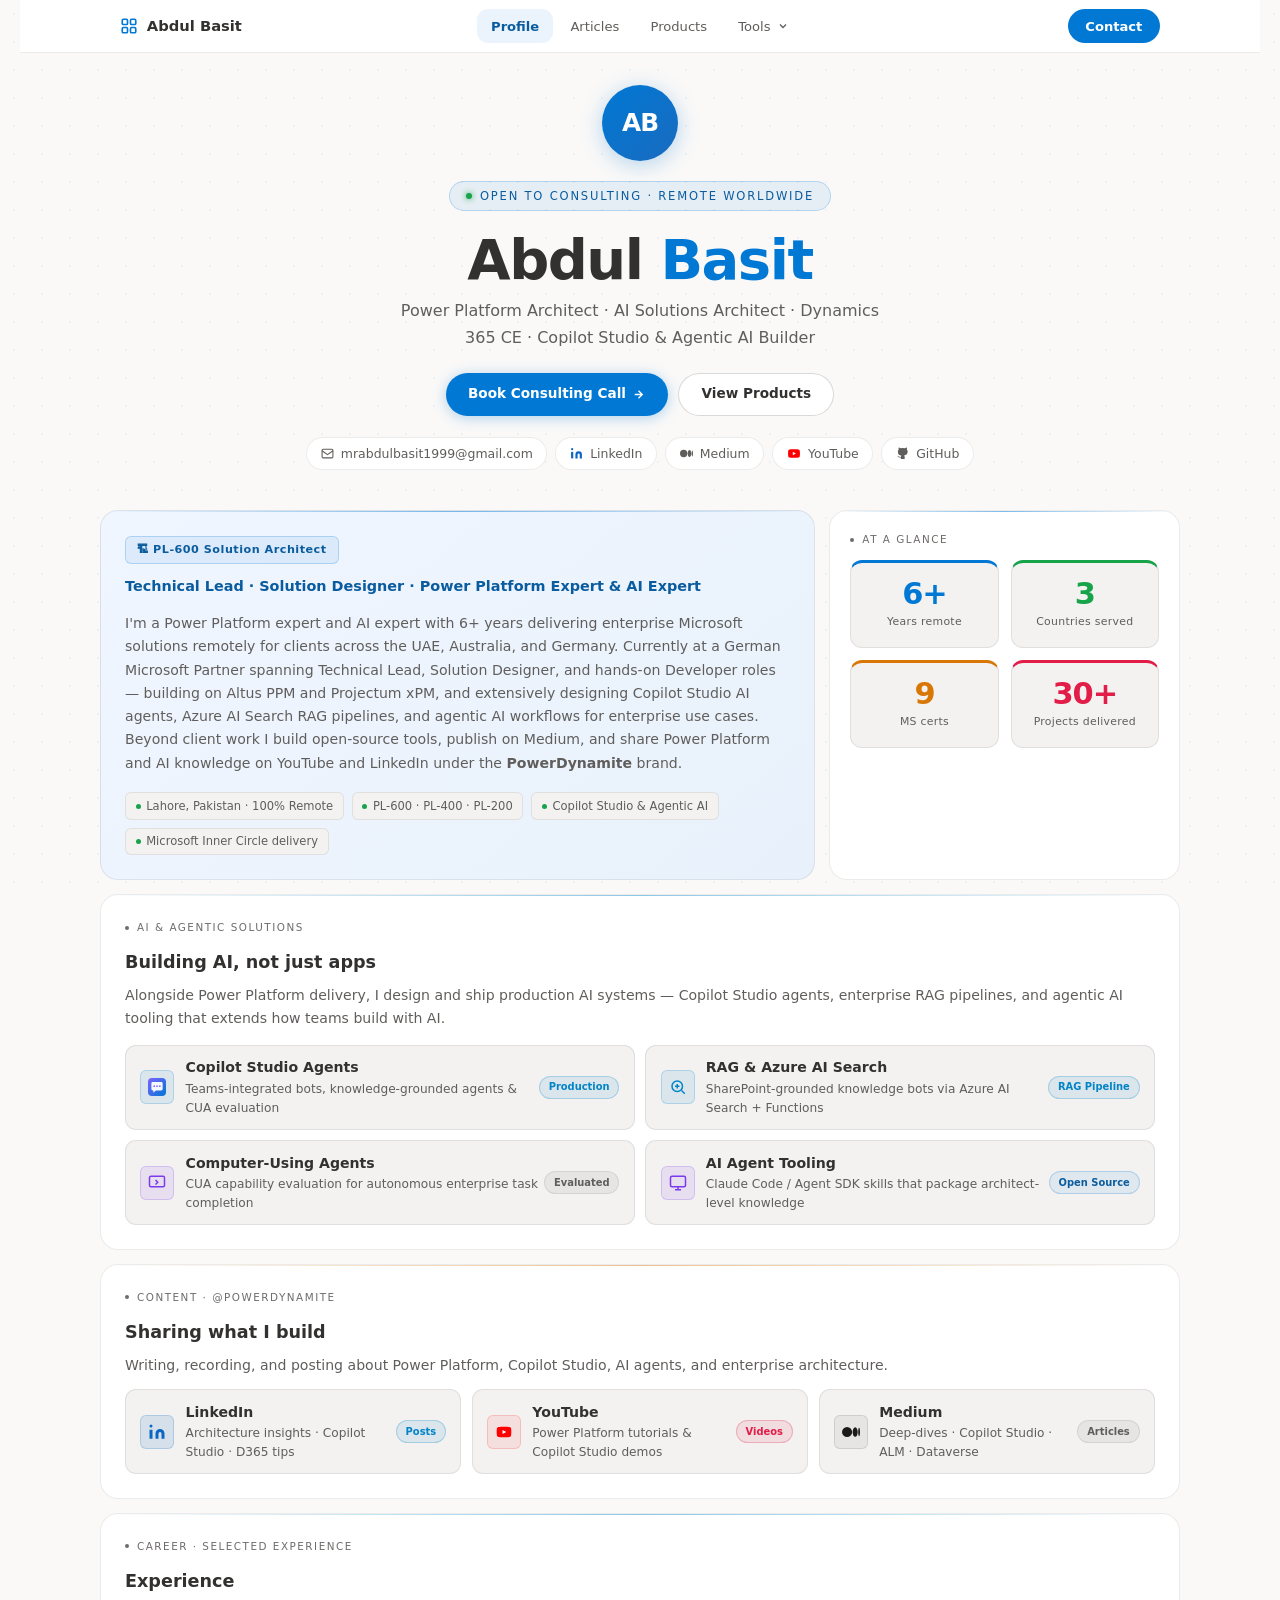
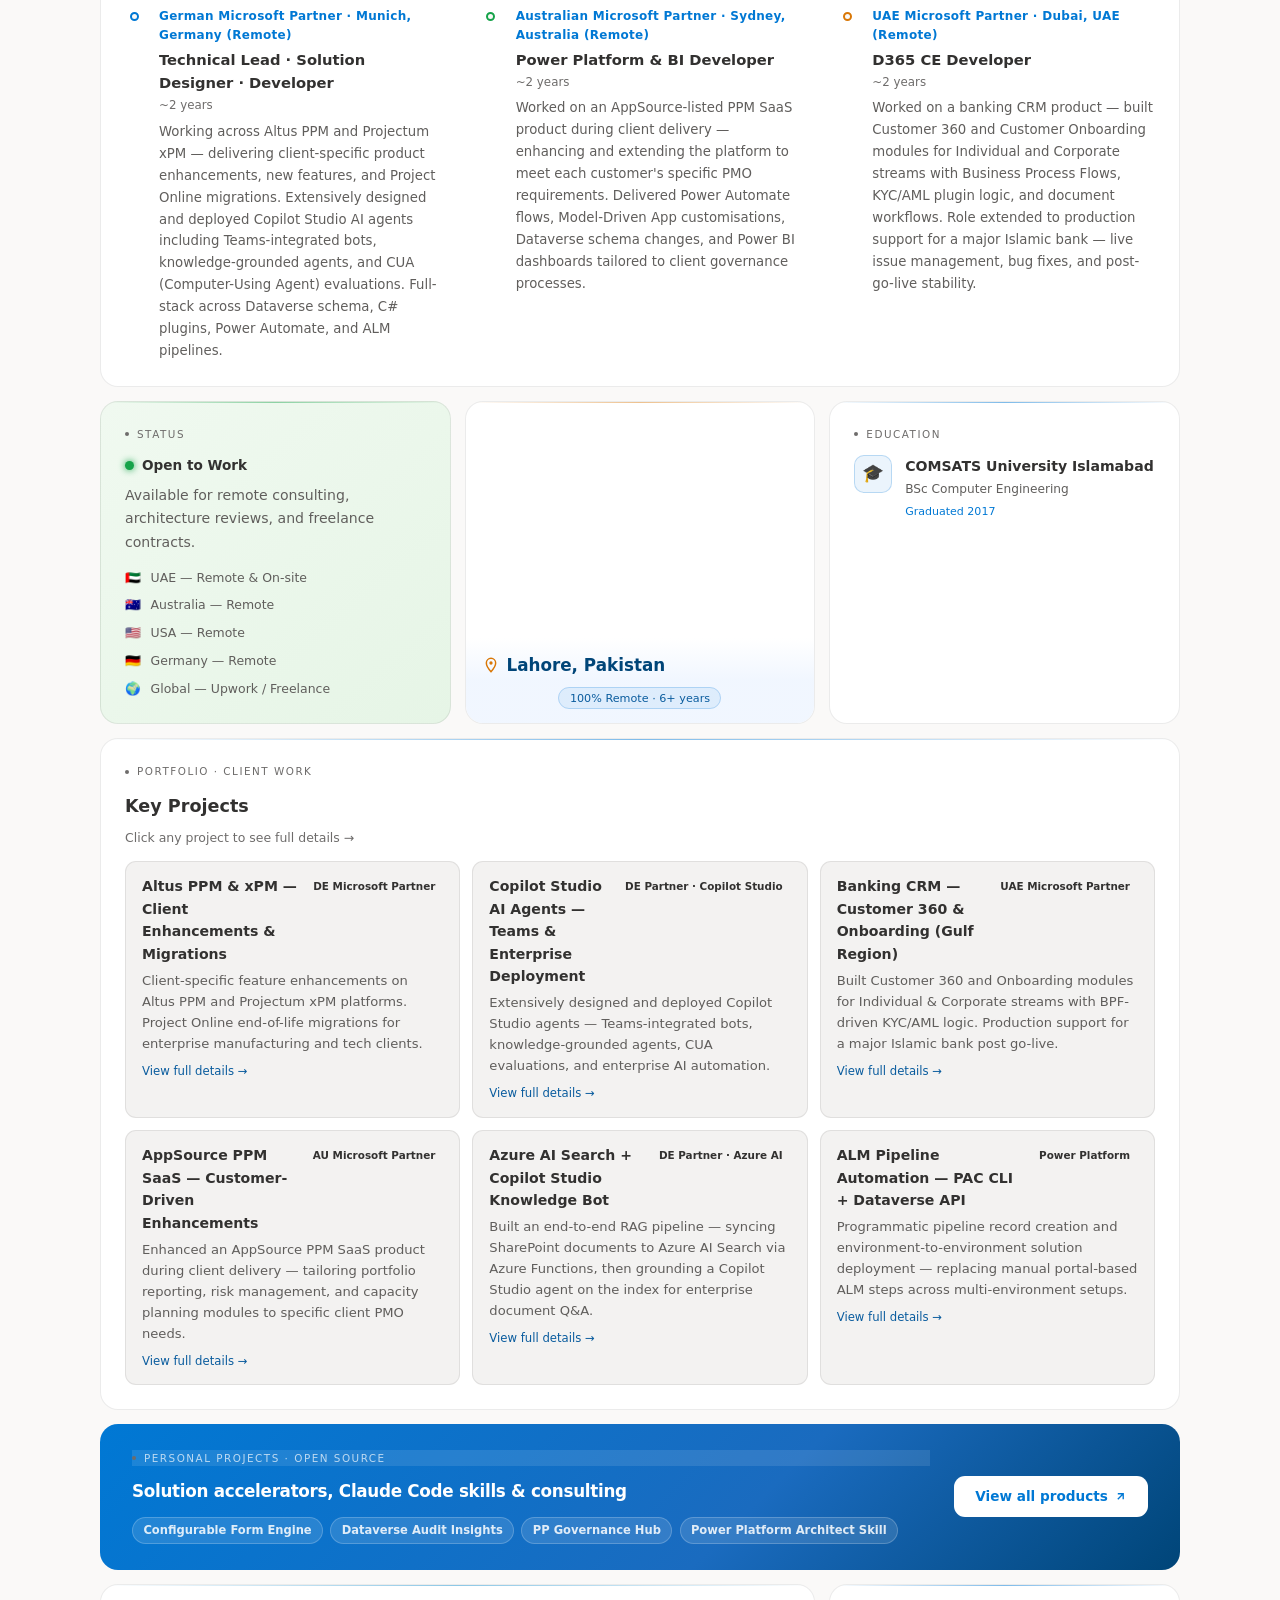
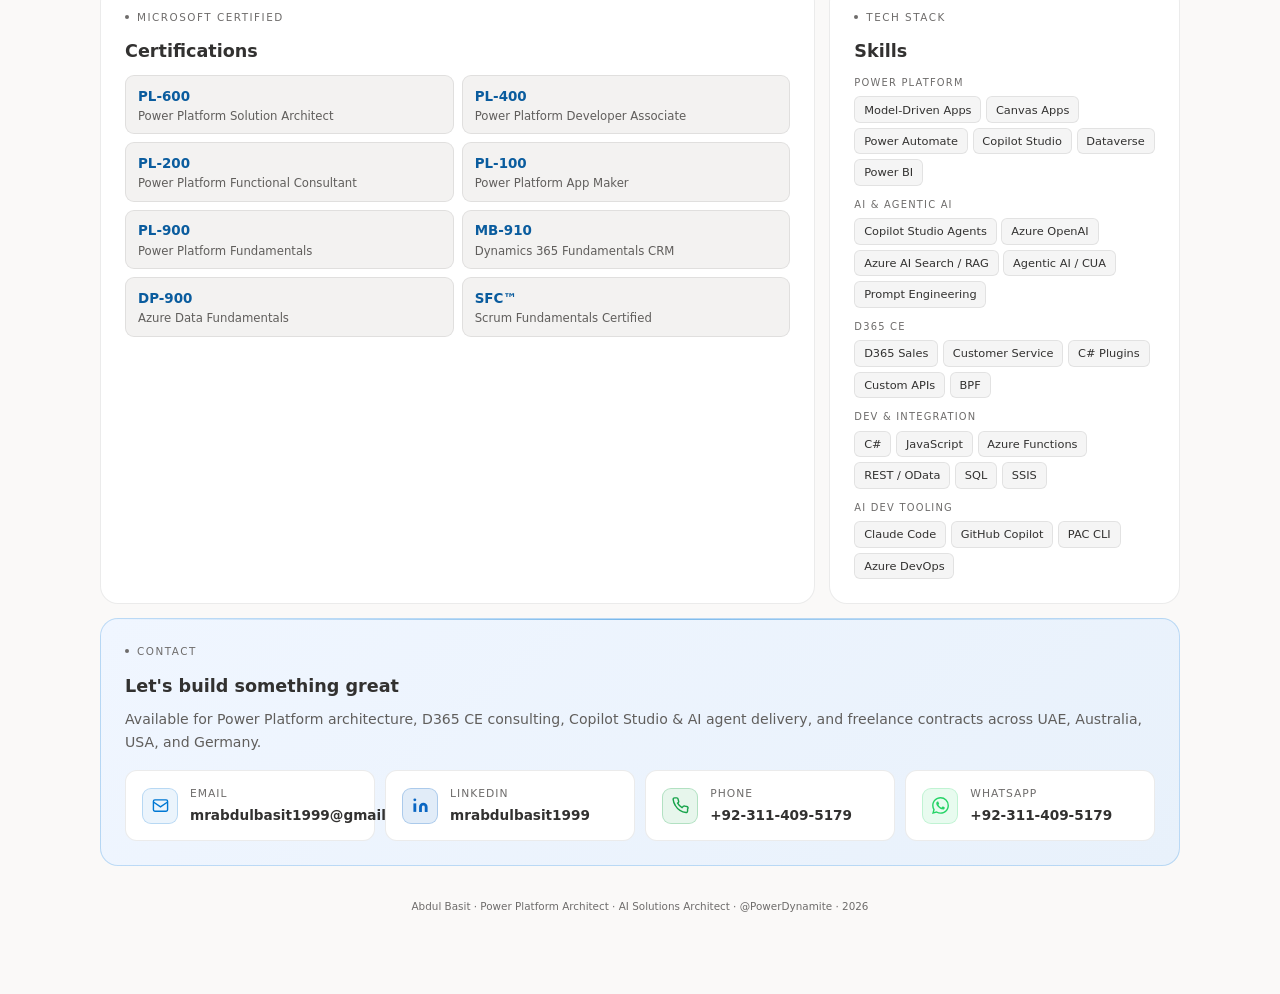
==== commit 07c8d872: "Trim title/meta description length to stop SERP truncation index.html and tools.html titles were 79 " ====
--- a/index.html
+++ b/index.html
@@ -3,8 +3,8 @@
 <head>
   <meta charset="UTF-8">
   <meta name="viewport" content="width=device-width, initial-scale=1.0">
-  <title>Power Platform Expert & AI Expert | Abdul Basit · Solution Architect · Remote</title>
-  <meta name="description" content="Abdul Basit is a Power Platform expert and AI expert (Copilot Studio, RAG, Azure OpenAI) with 6+ years delivering enterprise Dynamics 365 and AI agent solutions across UAE, Australia and Germany. PL-600 certified, available remotely worldwide.">
+  <title>Power Platform Expert & AI Expert | Abdul Basit</title>
+  <meta name="description" content="Abdul Basit is a Power Platform expert and AI expert — Copilot Studio agents, RAG, Dynamics 365 — with 6+ years delivering enterprise solutions remotely. PL-600 certified.">
 
   <!-- Favicon -->
   <link rel="icon" type="image/svg+xml" href="favicon.svg">
@@ -60,10 +60,7 @@
   </script>
 
   <!-- Design system -->
-  <link rel="stylesheet" href="css/tokens.css">
-  <link rel="stylesheet" href="css/base.css">
-  <link rel="stylesheet" href="css/layout.css">
-  <link rel="stylesheet" href="css/components.css">
+  <link rel="stylesheet" href="css/core.css">
 
   <!-- Page-specific -->
   <link rel="stylesheet" href="css/pages/home.css">
--- a/css/core.css
+++ b/css/core.css
@@ -0,0 +1,630 @@
+/* =============================================================
+   CORE  —  bundled tokens + base + layout + components
+   Merged into one file to cut render-blocking requests on every
+   page (was 4 separate <link> tags, always loaded together).
+   ============================================================= */
+
+/* =============================================================
+   DESIGN TOKENS  —  single source of truth
+   Change a value here and it updates everywhere.
+   ============================================================= */
+
+:root {
+
+  /* ── Surfaces ──────────────────────────────────────── */
+  --bg:        #faf9f8;   /* page background — Fluent UI off-white */
+  --surface:   #f3f2f1;   /* slightly darker surface               */
+  --card:      #ffffff;   /* card background — pure white          */
+  --card2:     #f3f2f1;   /* secondary card / inset bg             */
+
+  /* ── Borders ───────────────────────────────────────── */
+  --border:    rgba(0,0,0,0.08);
+  --border2:   rgba(0,0,0,0.15);
+
+  /* ── Text ──────────────────────────────────────────── */
+  --text:      #323130;   /* primary text — Fluent UI near-black   */
+  --muted:     #605e5c;   /* body / secondary text                 */
+  --muted2:    #6e6c6b;   /* placeholder / tertiary text (WCAG AA on card2) */
+
+  /* ── Accent — Microsoft Blue ───────────────────────── */
+  --accent:    #0078d4;
+  --accent-hi: #106ebe;
+  --accent-lo: rgba(0,120,212,0.08);
+  --accent-mid:rgba(0,120,212,0.22);
+  --accent-text: #0a5c9e; /* darker accent for text on accent-lo/card2 — WCAG AA */
+
+  /* ── Semantic colours ──────────────────────────────── */
+  --green:     #16a34a;
+  --green-lo:  rgba(22,163,74,0.10);
+  --amber:     #d97706;
+  --amber-lo:  rgba(217,119,6,0.10);
+  --rose:      #e11d48;
+  --rose-lo:   rgba(225,29,72,0.10);
+  --sky:       #0284c7;
+  --sky-lo:    rgba(2,132,199,0.10);
+
+  /* ── Hero background ───────────────────────────────── */
+  --hero-bg: linear-gradient(135deg, #f0f6ff 0%, #e8f1fb 100%);
+
+  /* ── Extended semantic ──────────────────────────────── */
+  --success:     #107c10;
+  --success-lo:  rgba(16,124,16,0.10);
+  --yellow:      #ffd23f;
+  --yellow-dark: #3d2c00;
+
+  /* ── Brand colours ─────────────────────────────────── */
+  --brand-li:  #0a66c2;   /* LinkedIn                        */
+  --brand-yt:  #ff0000;   /* YouTube                         */
+  --brand-wa:  #25d366;   /* WhatsApp                        */
+  --brand-med: #1c1917;   /* Medium (dark on light bg)       */
+  --brand-gh:  #1c1917;   /* GitHub (dark on light bg)       */
+
+  /* ── Spacing scale ─────────────────────────────────── */
+  --sp-1: 0.25rem;
+  --sp-2: 0.5rem;
+  --sp-3: 0.75rem;
+  --sp-4: 1rem;
+  --sp-5: 1.25rem;
+  --sp-6: 1.5rem;
+  --sp-8: 2rem;
+  --sp-10:2.5rem;
+
+  /* ── Radius ────────────────────────────────────────── */
+  --radius-sm: 6px;
+  --radius-md: 11px;
+  --radius-lg: 18px;
+  --radius-full: 99px;
+
+  /* ── Typography ────────────────────────────────────── */
+  --font-sans: 'Segoe UI', system-ui, -apple-system, sans-serif;
+  --font-size-xs:  0.65rem;
+  --font-size-sm:  0.78rem;
+  --font-size-md:  0.88rem;
+  --font-size-base: 1rem;
+  --font-size-lg:  1.1rem;
+  --font-size-xl:  1.25rem;
+  --font-size-2xl: 1.9rem;
+
+  /* ── Transitions ───────────────────────────────────── */
+  --transition-fast: .18s ease;
+  --transition-mid:  .25s ease;
+  --transition-drawer: .35s cubic-bezier(.4,0,.2,1);
+}
+
+/* =============================================================
+   BASE  —  reset, body, typography, global animations
+   ============================================================= */
+
+*, *::before, *::after {
+  box-sizing: border-box;
+  margin: 0;
+  padding: 0;
+}
+
+body {
+  font-family: var(--font-sans);
+  background: var(--bg);
+  color: var(--text);
+  min-height: 100vh;
+  line-height: 1.6;
+  -webkit-font-smoothing: antialiased;
+}
+
+/* Subtle dot-grid texture */
+body::before {
+  content: '';
+  position: fixed; inset: 0; z-index: 0; pointer-events: none;
+  background-image: radial-gradient(circle, rgba(0,120,212,0.06) 1px, transparent 1px);
+  background-size: 28px 28px;
+}
+
+a { color: inherit; }
+
+img, svg { display: block; }
+
+/* ── Animations ─────────────────────────────────────────── */
+@keyframes blink {
+  0%, 100% { opacity: 1; }
+  50%       { opacity: .3; }
+}
+
+@keyframes pulse-ring {
+  0%   { transform: scale(1);   opacity: .6; }
+  100% { transform: scale(1.8); opacity: 0; }
+}
+
+/* =============================================================
+   LAYOUT  —  page wrapper, bento grid, responsive breakpoints
+   ============================================================= */
+
+/* ── Page scaffold ──────────────────────────────────────── */
+.page {
+  padding: var(--sp-10) var(--sp-5) 5rem;
+}
+
+.wrap {
+  max-width: 1080px;
+  margin: 0 auto;
+  position: relative;
+  z-index: 1;
+}
+
+/* ── Bento grid ─────────────────────────────────────────── */
+.bento {
+  display: grid;
+  grid-template-columns: repeat(12, 1fr);
+  gap: 0.875rem;
+}
+
+/* Column span helpers */
+.c1  { grid-column: span 1; }
+.c2  { grid-column: span 2; }
+.c3  { grid-column: span 3; }
+.c4  { grid-column: span 4; }
+.c5  { grid-column: span 5; }
+.c6  { grid-column: span 6; }
+.c7  { grid-column: span 7; }
+.c8  { grid-column: span 8; }
+.c9  { grid-column: span 9; }
+.c10 { grid-column: span 10; }
+.c11 { grid-column: span 11; }
+.c12 { grid-column: span 12; }
+
+@media (max-width: 860px) {
+  .c1,.c2,.c3,.c4,.c5,.c6,
+  .c7,.c8,.c9,.c10,.c11,.c12 { grid-column: span 12; }
+}
+
+@media (min-width: 861px) and (max-width: 1060px) {
+  .c4 { grid-column: span 6; }
+  .c5 { grid-column: span 6; }
+  .c7 { grid-column: span 8; }
+  .c8 { grid-column: span 8; }
+}
+
+/* ── Standard section gap ───────────────────────────────── */
+.section-gap { margin-top: var(--sp-10); }
+
+/* ── Footer ─────────────────────────────────────────────── */
+.footer {
+  text-align: center;
+  margin-top: var(--sp-8);
+  font-size: var(--font-size-xs);
+  color: var(--muted2);
+}
+
+/* =============================================================
+   COMPONENTS  —  reusable UI pieces used across all pages
+   ============================================================= */
+
+
+/* ── Card ────────────────────────────────────────────────── */
+.card {
+  background: var(--card);
+  border: 1px solid var(--border);
+  border-radius: var(--radius-lg);
+  padding: var(--sp-6);
+  position: relative;
+  overflow: hidden;
+  transition: border-color var(--transition-fast), transform var(--transition-mid);
+}
+
+.card:hover {
+  border-color: var(--border2);
+  transform: translateY(-2px);
+}
+
+/* Top accent line — colour controlled by modifier */
+.card::before {
+  content: '';
+  position: absolute; top: 0; left: 0; right: 0; height: 1px;
+  background: linear-gradient(
+    90deg,
+    transparent 0%,
+    var(--card-accent, rgba(0,120,212,.4)) 50%,
+    transparent 100%
+  );
+}
+
+.card.ind  { --card-accent: rgba(0,120,212,.5); }
+.card.grn  { --card-accent: rgba(22,163,74,.45); }
+.card.sky  { --card-accent: rgba(2,132,199,.45); }
+.card.amb  { --card-accent: rgba(217,119,6,.45); }
+.card.rose { --card-accent: rgba(225,29,72,.4); }
+
+/* Card sub-elements */
+.card-eyebrow {
+  font-size: var(--font-size-xs);
+  letter-spacing: 1.5px;
+  text-transform: uppercase;
+  color: var(--muted2);
+  margin-bottom: var(--sp-3);
+  display: flex;
+  align-items: center;
+  gap: var(--sp-2);
+}
+.card-eyebrow::before {
+  content: '';
+  width: 4px; height: 4px;
+  border-radius: 50%;
+  background: var(--muted2);
+  display: inline-block;
+}
+
+.card h2 {
+  font-size: var(--font-size-lg);
+  font-weight: 700;
+  color: var(--text);
+  margin-bottom: var(--sp-2);
+}
+
+.card p {
+  font-size: var(--font-size-md);
+  color: var(--muted);
+  line-height: 1.65;
+}
+
+
+/* ── Badges / Tags ───────────────────────────────────────── */
+.badge {
+  display: inline-flex;
+  align-items: center;
+  gap: var(--sp-2);
+  font-size: var(--font-size-xs);
+  font-weight: 600;
+  padding: 0.2rem 0.6rem;
+  border-radius: var(--radius-sm);
+  white-space: nowrap;
+}
+
+/* Semantic colour modifiers */
+.badge--accent { background: var(--accent-lo); color: var(--accent-text); border: 1px solid var(--accent-mid); }
+.badge--green  { background: var(--green-lo);  color: var(--green);     border: 1px solid rgba(22,163,74,.25); }
+.badge--sky    { background: var(--sky-lo);    color: var(--sky);       border: 1px solid rgba(2,132,199,.25); }
+.badge--amber  { background: var(--amber-lo);  color: var(--amber);     border: 1px solid rgba(217,119,6,.25); }
+.badge--rose   { background: var(--rose-lo);   color: var(--rose);      border: 1px solid rgba(225,29,72,.25); }
+.badge--muted  { background: rgba(0,0,0,.05);  color: var(--muted);     border: 1px solid var(--border); }
+
+/* ── Page hero (shared across all secondary pages) ───────── */
+.page-hero {
+  background: var(--hero-bg);
+  border-bottom: 1px solid var(--border);
+  padding: 2.25rem 1.25rem 2rem;
+  text-align: center;
+}
+.page-hero-badge {
+  display: inline-flex; align-items: center; gap: 0.45rem;
+  background: var(--accent-lo); border: 1px solid var(--accent-mid);
+  color: var(--accent-text); font-size: 0.7rem; font-weight: 600; letter-spacing: 0.5px;
+  padding: 0.28rem 0.85rem; border-radius: var(--radius-full);
+  margin-bottom: 1rem;
+}
+.page-hero h1       { font-size: clamp(1.6rem,3vw,2.4rem); font-weight: 800; color: var(--text); letter-spacing: -1px; margin-bottom: 0.45rem; }
+.page-hero h1 span  { color: var(--accent); }
+.page-hero p        { font-size: 0.9rem; color: var(--muted); max-width: 560px; margin: 0 auto; line-height: 1.6; }
+
+/* ── Dark CTA bar (bottom-of-page call to action) ────────── */
+.page-cta-bar {
+  background: linear-gradient(135deg, #000 0%, #1a1a1a 100%);
+  border-radius: var(--radius-lg);
+  padding: 2rem;
+  display: flex; align-items: center; gap: 1.5rem; flex-wrap: wrap;
+}
+.page-cta-bar-body  { flex: 1; min-width: 220px; }
+.page-cta-bar-title { font-size: 1.2rem; font-weight: 800; color: #fff; margin-bottom: 0.35rem; letter-spacing: -0.5px; }
+.page-cta-bar-desc  { font-size: 0.86rem; color: rgba(255,255,255,.72); line-height: 1.6; }
+.page-cta-bar-btn {
+  display: inline-flex; align-items: center; gap: 0.5rem;
+  background: #fff; color: #000;
+  font-size: 0.85rem; font-weight: 700;
+  padding: 0.7rem 1.4rem; border-radius: var(--radius-md);
+  text-decoration: none; white-space: nowrap;
+  transition: transform var(--transition-fast);
+}
+.page-cta-bar-btn:hover { transform: translateY(-2px); }
+
+
+/* ── Pills (contact row) ─────────────────────────────────── */
+.pill {
+  display: inline-flex;
+  align-items: center;
+  gap: 0.45rem;
+  background: var(--card);
+  border: 1px solid var(--border);
+  color: var(--muted);
+  font-size: var(--font-size-sm);
+  font-weight: 500;
+  padding: 0.35rem 0.85rem;
+  border-radius: var(--radius-full);
+  text-decoration: none;
+  transition: border-color var(--transition-fast), color var(--transition-fast);
+}
+.pill:hover { border-color: var(--accent); color: var(--accent); }
+.pill svg   { flex-shrink: 0; }
+
+
+/* ── Button ──────────────────────────────────────────────── */
+.btn {
+  display: inline-flex;
+  align-items: center;
+  gap: var(--sp-2);
+  font-size: var(--font-size-sm);
+  font-weight: 600;
+  padding: 0.5rem 1.1rem;
+  border-radius: var(--radius-md);
+  border: 1px solid transparent;
+  cursor: pointer;
+  text-decoration: none;
+  transition: background var(--transition-fast), border-color var(--transition-fast), color var(--transition-fast);
+}
+
+.btn--primary {
+  background: var(--accent);
+  color: #fff;
+  border-color: var(--accent);
+}
+.btn--primary:hover { background: var(--accent-hi); border-color: var(--accent-hi); }
+
+.btn--ghost {
+  background: var(--accent-lo);
+  color: var(--accent-text);
+  border-color: var(--accent-mid);
+}
+.btn--ghost:hover { background: rgba(0,120,212,.18); }
+
+.btn--muted {
+  background: var(--card2);
+  color: var(--muted);
+  border-color: var(--border);
+}
+.btn--muted:hover { border-color: var(--border2); color: var(--text); }
+
+
+/* ── Tech stack tag ──────────────────────────────────────── */
+.stag {
+  font-size: 0.71rem;
+  padding: 0.2rem 0.55rem;
+  border-radius: var(--radius-sm);
+  background: rgba(0,0,0,0.04);
+  border: 1px solid var(--border);
+  color: var(--text);
+}
+
+
+/* ── Status dot (animated) ───────────────────────────────── */
+.status-dot {
+  width: 8px; height: 8px;
+  border-radius: 50%;
+  background: var(--green);
+  box-shadow: 0 0 6px var(--green);
+  animation: blink 2s infinite;
+  flex-shrink: 0;
+}
+
+
+/* ── Drawer overlay ──────────────────────────────────────── */
+.drawer-overlay {
+  position: fixed; inset: 0;
+  background: rgba(0,0,0,.45);
+  backdrop-filter: blur(4px);
+  z-index: 900;
+  opacity: 0; pointer-events: none;
+  transition: opacity .3s ease;
+}
+.drawer-overlay.open { opacity: 1; pointer-events: all; }
+
+
+/* ── Drawer panel ────────────────────────────────────────── */
+.drawer {
+  position: fixed; top: 0; right: 0; bottom: 0;
+  width: min(520px, 100vw);
+  background: var(--card);
+  border-left: 1px solid var(--accent-mid);
+  z-index: 901;
+  transform: translateX(100%);
+  transition: transform var(--transition-drawer);
+  display: flex; flex-direction: column;
+  overflow: hidden;
+}
+.drawer.open { transform: translateX(0); }
+
+.drawer-header {
+  padding: var(--sp-6) var(--sp-6) var(--sp-5);
+  border-bottom: 1px solid var(--border);
+  display: flex; align-items: flex-start; justify-content: space-between; gap: var(--sp-4);
+  flex-shrink: 0;
+}
+
+.drawer-close {
+  width: 32px; height: 32px;
+  border-radius: var(--radius-sm);
+  background: var(--card2);
+  border: 1px solid var(--border);
+  color: var(--muted);
+  font-size: 1rem;
+  cursor: pointer;
+  display: flex; align-items: center; justify-content: center;
+  flex-shrink: 0;
+  transition: border-color var(--transition-fast), color var(--transition-fast);
+}
+.drawer-close:hover { border-color: var(--border2); color: var(--text); }
+
+.drawer-body {
+  flex: 1; overflow-y: auto;
+  padding: var(--sp-6);
+  display: flex; flex-direction: column; gap: var(--sp-5);
+}
+.drawer-body::-webkit-scrollbar { width: 4px; }
+.drawer-body::-webkit-scrollbar-track { background: transparent; }
+.drawer-body::-webkit-scrollbar-thumb { background: var(--border2); border-radius: 2px; }
+
+/* Drawer content */
+.d-tag {
+  display: inline-block;
+  font-size: var(--font-size-xs);
+  font-weight: 600;
+  padding: 0.2rem 0.6rem;
+  border-radius: var(--radius-sm);
+  margin-bottom: var(--sp-1);
+}
+.d-title    { font-size: var(--font-size-xl); font-weight: 800; color: var(--text); line-height: 1.25; margin-bottom: var(--sp-1); }
+.d-subtitle { font-size: var(--font-size-sm); color: var(--muted); }
+
+.d-section { display: flex; flex-direction: column; gap: var(--sp-2); }
+.d-section-label {
+  font-size: var(--font-size-xs);
+  text-transform: uppercase;
+  letter-spacing: 1.5px;
+  color: var(--muted2);
+  padding-bottom: var(--sp-2);
+  border-bottom: 1px solid var(--border);
+}
+.d-text { font-size: var(--font-size-md); color: var(--muted); line-height: 1.7; }
+
+.d-bullets { display: flex; flex-direction: column; gap: var(--sp-2); padding: 0; list-style: none; }
+.d-bullets li {
+  font-size: 0.83rem; color: var(--muted); line-height: 1.6;
+  padding-left: 1.1rem; position: relative;
+}
+.d-bullets li::before {
+  content: '▸'; position: absolute; left: 0;
+  color: var(--accent); font-size: 0.7rem; top: 3px;
+}
+
+.d-tags-row { display: flex; flex-wrap: wrap; gap: var(--sp-2); }
+.d-tech {
+  font-size: 0.72rem; padding: 0.22rem 0.6rem;
+  border-radius: var(--radius-sm);
+  background: rgba(0,0,0,.04);
+  border: 1px solid var(--border);
+  color: var(--text);
+}
+
+
+/* ── Site navigation bar ─────────────────────────────── */
+.site-nav {
+  position: sticky; top: 0; z-index: 800;
+  background: var(--card);
+  border-bottom: 1px solid var(--border);
+  backdrop-filter: blur(12px);
+}
+
+.site-nav-inner {
+  max-width: 1080px; margin: 0 auto;
+  padding: 0 1.25rem;
+  display: grid;
+  grid-template-columns: 1fr auto 1fr;
+  align-items: center;
+  height: 52px;
+  gap: 0.5rem;
+}
+
+.site-nav-brand {
+  display: flex; align-items: center; gap: 0.55rem;
+  font-size: 0.92rem; font-weight: 700; color: var(--text);
+  text-decoration: none; justify-self: start;
+  transition: color var(--transition-fast);
+}
+.site-nav-brand:hover { color: var(--accent); }
+.site-nav-brand svg  { color: var(--accent); flex-shrink: 0; }
+
+.site-nav-links {
+  display: flex; align-items: center; gap: 0.25rem;
+  justify-content: center;
+}
+
+.site-nav-right {
+  display: flex; align-items: center; gap: 0.5rem;
+  justify-self: end;
+}
+
+/* Contact CTA pill */
+.site-nav-cta {
+  display: inline-flex; align-items: center;
+  font-size: 0.82rem; font-weight: 700;
+  padding: 0.42rem 1.1rem;
+  border-radius: var(--radius-full);
+  background: var(--accent); color: #fff;
+  text-decoration: none;
+  transition: background var(--transition-fast), transform var(--transition-fast);
+  white-space: nowrap;
+}
+.site-nav-cta:hover { background: var(--accent-hi); transform: translateY(-1px); }
+
+@media (max-width: 700px) {
+  .site-nav-inner { grid-template-columns: auto 1fr auto; }
+  .site-nav-links { justify-content: flex-start; gap: 0; }
+}
+@media (max-width: 560px) {
+  .site-nav-brand-name { display: none; }
+  .site-nav-link { padding: 0.38rem 0.6rem; }
+  .site-nav-inner { padding: 0 0.85rem; }
+  .site-nav-cta { padding: 0.38rem 0.8rem; }
+}
+
+.site-nav-link {
+  display: inline-flex; align-items: center; gap: 0.4rem;
+  font-size: 0.82rem; font-weight: 500;
+  padding: 0.38rem 0.85rem;
+  border-radius: var(--radius-md);
+  color: var(--muted);
+  text-decoration: none;
+  transition: background var(--transition-fast), color var(--transition-fast);
+}
+.site-nav-link:hover   { background: var(--card2); color: var(--text); }
+.site-nav-link.active  { background: var(--accent-lo); color: var(--accent-text); font-weight: 600; }
+
+/* ── Nav dropdown ── */
+.site-nav-dropdown {
+  position: relative;
+}
+.site-nav-dropdown-toggle {
+  display: inline-flex; align-items: center; gap: 0.4rem;
+  font-size: 0.82rem; font-weight: 500;
+  padding: 0.38rem 0.85rem;
+  border-radius: var(--radius-md);
+  color: var(--muted);
+  text-decoration: none; cursor: pointer;
+  background: none; border: none; font-family: inherit;
+  transition: background var(--transition-fast), color var(--transition-fast);
+  white-space: nowrap;
+}
+.site-nav-dropdown-toggle:hover,
+.site-nav-dropdown.open .site-nav-dropdown-toggle { background: var(--card2); color: var(--text); }
+.site-nav-dropdown-toggle.active { background: var(--accent-lo); color: var(--accent-text); font-weight: 600; }
+.site-nav-dropdown-toggle svg { transition: transform .2s ease; }
+.site-nav-dropdown.open .site-nav-dropdown-toggle svg { transform: rotate(180deg); }
+
+.site-nav-dropdown-menu {
+  position: absolute; top: calc(100% + 6px); right: 0;
+  background: var(--card); border: 1px solid var(--border);
+  border-radius: var(--radius-lg); padding: 0.35rem;
+  min-width: 220px;
+  box-shadow: 0 8px 24px rgba(0,0,0,.1);
+  display: none; flex-direction: column; gap: 0.1rem;
+  z-index: 900;
+}
+.site-nav-dropdown.open .site-nav-dropdown-menu { display: flex; }
+
+.site-nav-dropdown-item {
+  display: flex; align-items: center; gap: 0.65rem;
+  padding: 0.5rem 0.75rem; border-radius: var(--radius-md);
+  font-size: 0.82rem; color: var(--muted);
+  text-decoration: none;
+  transition: background var(--transition-fast), color var(--transition-fast);
+}
+.site-nav-dropdown-item:hover { background: var(--accent-lo); color: var(--accent-text); }
+.site-nav-dropdown-item.active { background: var(--accent-lo); color: var(--accent-text); font-weight: 600; }
+.site-nav-dropdown-item-icon {
+  width: 26px; height: 26px; border-radius: 7px;
+  background: var(--accent-lo); display: flex; align-items: center;
+  justify-content: center; font-size: 0.9rem; flex-shrink: 0;
+}
+.site-nav-dropdown-item:hover .site-nav-dropdown-item-icon,
+.site-nav-dropdown-item.active .site-nav-dropdown-item-icon { background: var(--accent); }
+.site-nav-dropdown-divider { height: 1px; background: var(--border); margin: 0.25rem 0; }
+
+@media (max-width: 560px) {
+  .site-nav-dropdown-toggle { padding: 0.38rem 0.6rem; }
+  .site-nav-dropdown-menu { right: -0.5rem; min-width: 200px; }
+}
--- a/css/pages/home.css
+++ b/css/pages/home.css
@@ -23,7 +23,7 @@
 .hdr-eyebrow {
   display: inline-flex; align-items: center; gap: var(--sp-2);
   background: var(--accent-lo); border: 1px solid var(--accent-mid);
-  color: var(--accent); font-size: 0.72rem; letter-spacing: 1.8px;
+  color: var(--accent-text); font-size: 0.72rem; letter-spacing: 1.8px;
   text-transform: uppercase; padding: 0.3rem 1rem;
   border-radius: var(--radius-full); margin-bottom: 1.1rem;
 }
@@ -78,12 +78,12 @@
 .id-badge {
   display: inline-flex; align-items: center; gap: var(--sp-2);
   background: var(--accent-lo); border: 1px solid var(--accent-mid);
-  color: var(--accent); font-size: 0.7rem; font-weight: 600;
+  color: var(--accent-text); font-size: 0.7rem; font-weight: 600;
   letter-spacing: .5px; padding: 0.25rem 0.7rem;
   border-radius: var(--radius-sm); margin-bottom: var(--sp-3);
 }
 
-.id-title { font-size: 0.9rem; color: var(--accent); font-weight: 600; margin: 0 0 0.9rem; line-height: 1.5; }
+.id-title { font-size: 0.9rem; color: var(--accent-text); font-weight: 600; margin: 0 0 0.9rem; line-height: 1.5; }
 .id-bio   { font-size: var(--font-size-md); color: var(--muted); line-height: 1.72; margin-bottom: 1.1rem; }
 
 .id-chips { display: flex; flex-wrap: wrap; gap: var(--sp-2); }
@@ -230,7 +230,7 @@
 .loc-badge {
   margin-top: 0.65rem;
   background: var(--accent-lo); border: 1px solid var(--accent-mid);
-  color: var(--accent); font-size: 0.7rem;
+  color: var(--accent-text); font-size: 0.7rem;
   padding: 0.22rem 0.65rem; border-radius: var(--radius-full);
 }
 
@@ -277,7 +277,7 @@
 /* Clickable project cards */
 .proj-clickable { cursor: pointer; }
 .proj-clickable:hover { border-color: var(--accent); background: rgba(0,120,212,.04); }
-.proj-cta { font-size: 0.73rem; color: var(--accent); margin-top: var(--sp-2); font-weight: 500; }
+.proj-cta { font-size: 0.73rem; color: var(--accent-text); margin-top: var(--sp-2); font-weight: 500; }
 
 
 /* ── Personal projects grid ──────────────────────────────── */
@@ -313,7 +313,7 @@
   gap: var(--sp-2); margin-top: 0.6rem;
 }
 .cert      { background: var(--card2); border: 1px solid var(--border); border-radius: 9px; padding: 0.6rem 0.75rem; }
-.cert-code { font-size: 0.84rem; font-weight: 700; color: var(--accent); }
+.cert-code { font-size: 0.84rem; font-weight: 700; color: var(--accent-text); }
 .cert-name { font-size: 0.73rem; color: var(--muted); margin-top: 0.1rem; line-height: 1.3; }
 
 
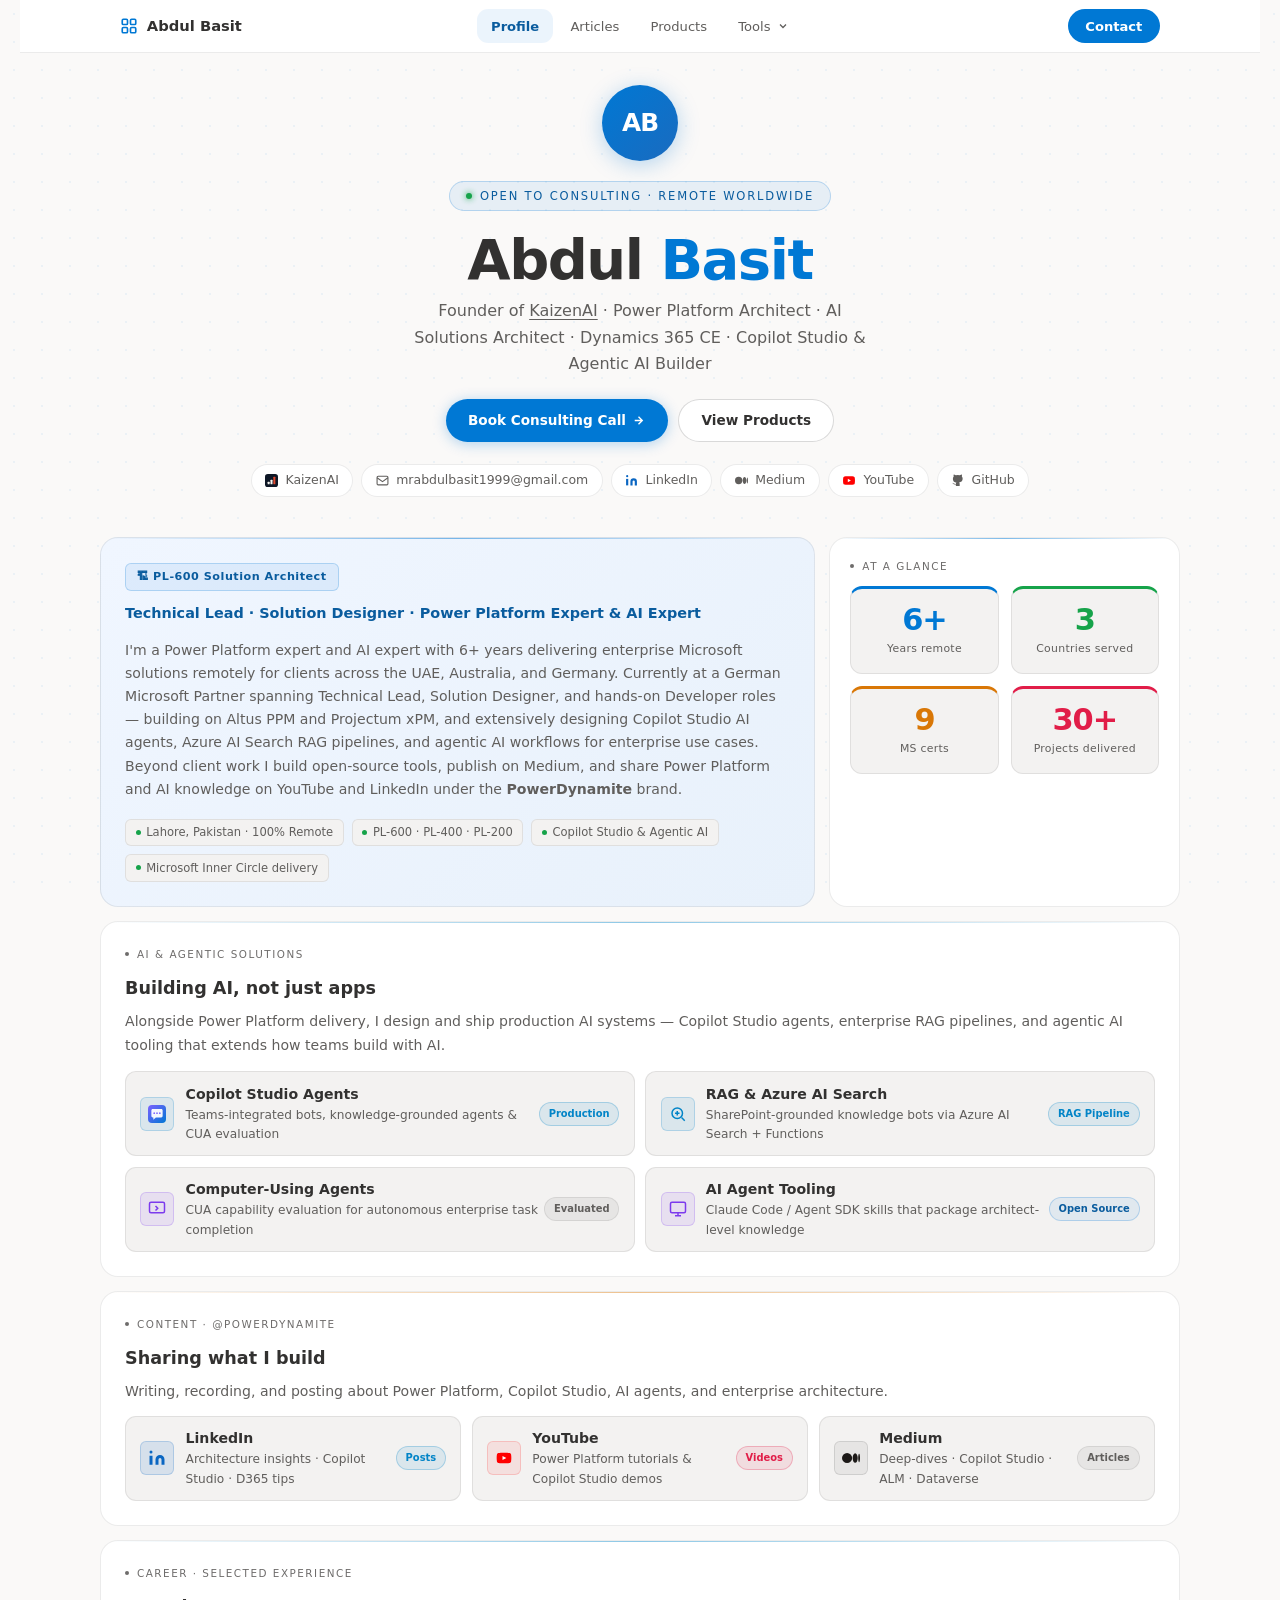
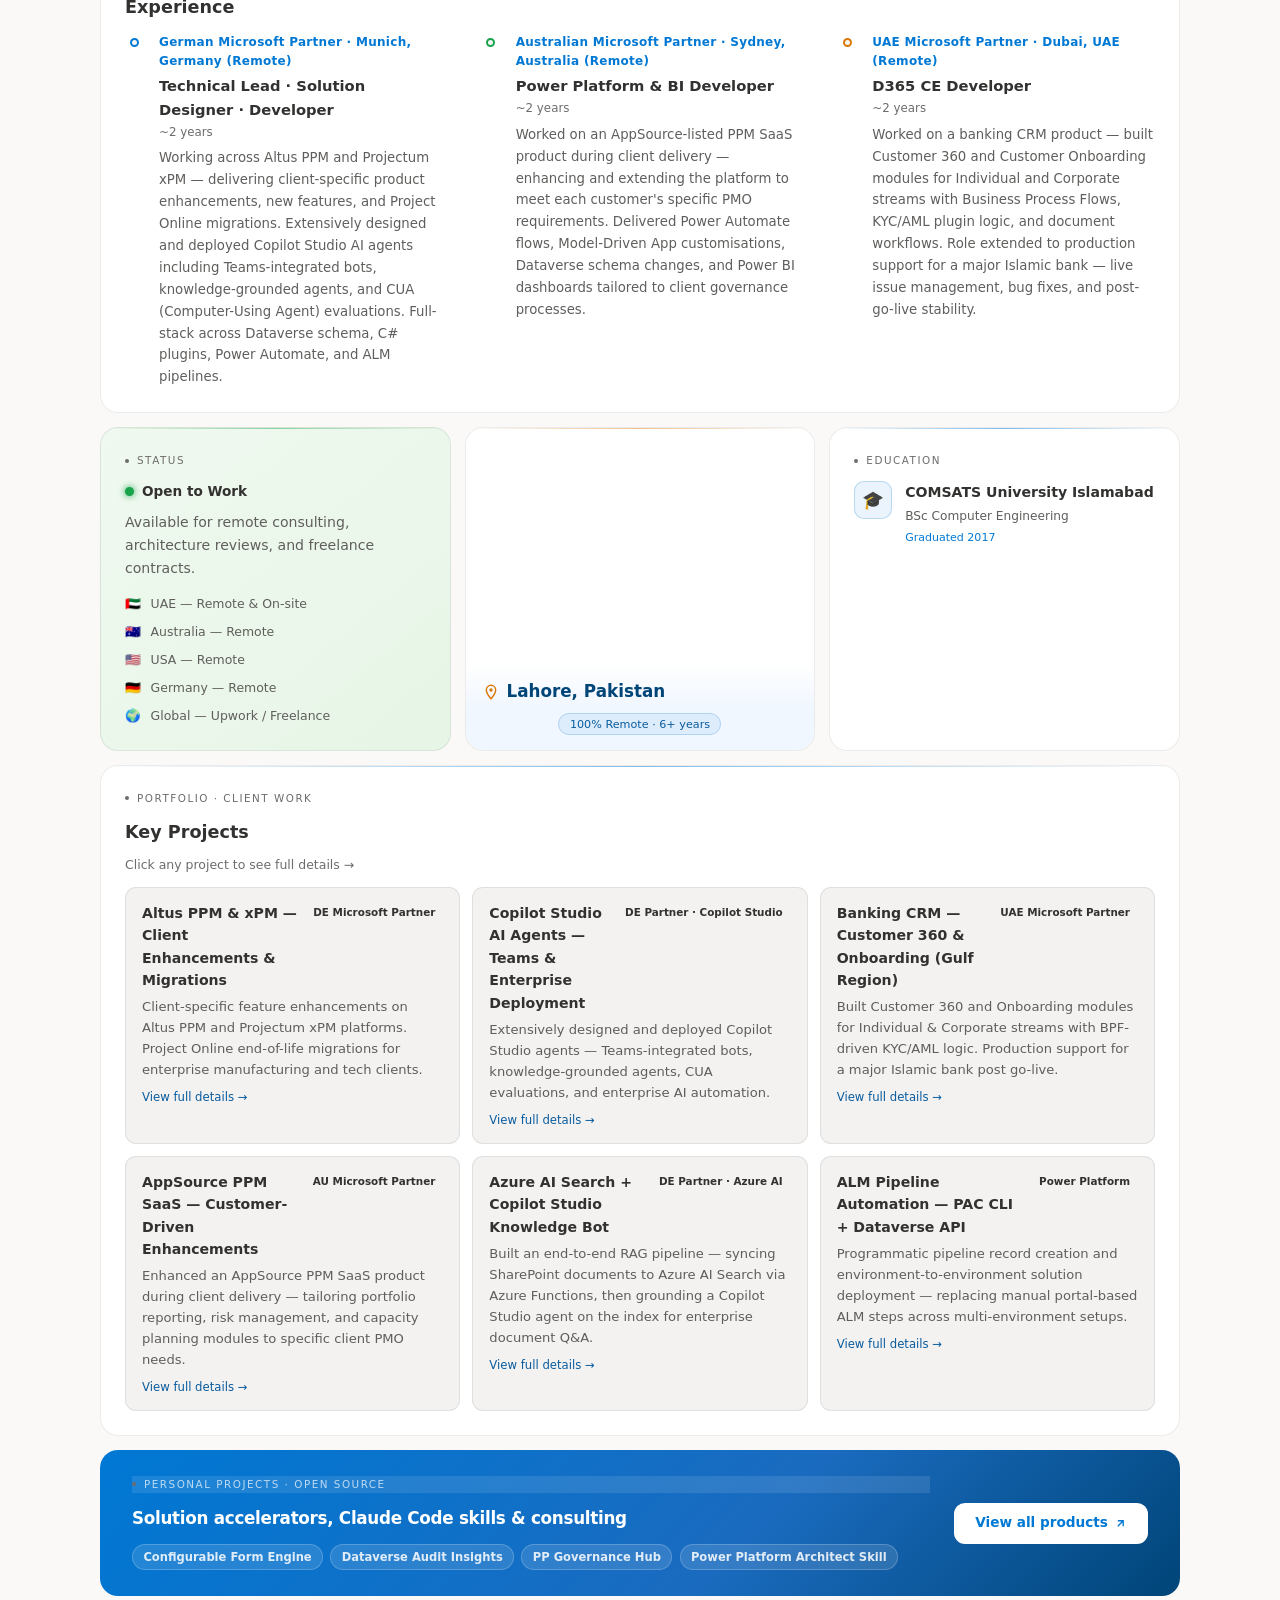
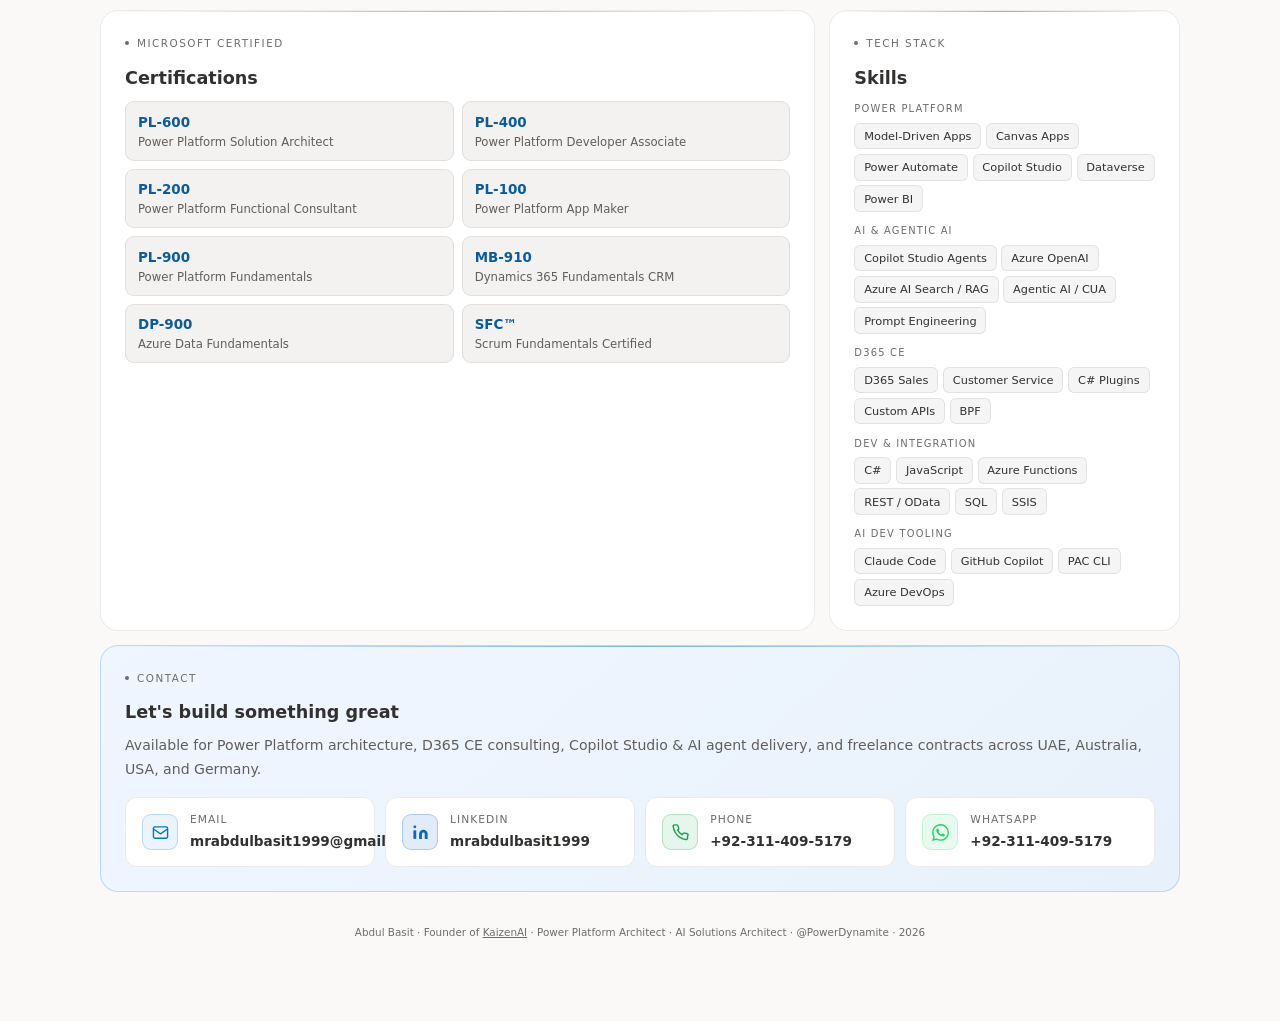
==== commit 812d9fbe: "Link to KaizenAI from the profile Founder of KaizenAI in the intro, a KaizenAI link next to LinkedIn" ====
--- a/index.html
+++ b/index.html
@@ -36,6 +36,11 @@
     "name": "Abdul Basit",
     "jobTitle": "Power Platform Architect & AI Solutions Architect",
     "url": "https://powerdynamite.github.io/",
+    "worksFor": {
+      "@type": "Organization",
+      "name": "KaizenAI",
+      "url": "https://kaizenai.systems/"
+    },
     "sameAs": [
       "https://linkedin.com/in/abdulbasit545",
       "https://github.com/powerdynamite",
@@ -64,6 +69,7 @@
 
   <!-- Page-specific -->
   <link rel="stylesheet" href="css/pages/home.css">
+  <style>.hdr-company{color:inherit;text-decoration:underline;text-underline-offset:3px}.hdr-company:hover{color:var(--accent)}.footer a{color:inherit}</style>
 </head>
 
 <body class="home-page">
@@ -80,13 +86,17 @@
       <span class="dot"></span>Open to consulting · Remote worldwide
     </div>
     <h1>Abdul <span class="accent">Basit</span></h1>
-    <p class="hdr-sub">Power Platform Architect · AI Solutions Architect · Dynamics 365 CE · Copilot Studio &amp; Agentic AI Builder</p>
+    <p class="hdr-sub">Founder of <a href="https://kaizenai.systems/" class="hdr-company">KaizenAI</a> · Power Platform Architect · AI Solutions Architect · Dynamics 365 CE · Copilot Studio &amp; Agentic AI Builder</p>
     <div class="hdr-actions">
       <a href="contact.html" class="hdr-btn hdr-btn--primary">Book Consulting Call <svg width="13" height="13" viewBox="0 0 24 24" fill="none" stroke="currentColor" stroke-width="2.5"><path d="M5 12h14M12 5l7 7-7 7"/></svg></a>
       <a href="products.html" class="hdr-btn hdr-btn--secondary">View Products</a>
     </div>
 
     <nav class="pills" aria-label="Contact links">
+      <a href="https://kaizenai.systems/" class="pill">
+        <svg width="13" height="13" viewBox="0 0 64 64" aria-hidden="true"><rect width="64" height="64" rx="14" fill="#0E1726"/><rect x="13" y="38" width="10" height="13" rx="2.5" fill="#F7F5F0"/><rect x="27" y="28" width="10" height="23" rx="2.5" fill="#F7F5F0"/><rect x="41" y="13" width="10" height="38" rx="2.5" fill="#E2492F"/></svg>
+        KaizenAI
+      </a>
       <a href="mailto:mrabdulbasit1999@gmail.com" class="pill">
         <svg width="13" height="13" viewBox="0 0 24 24" fill="none" stroke="currentColor" stroke-width="2" aria-hidden="true"><rect x="2" y="4" width="20" height="16" rx="2"/><path d="m2 7 10 7 10-7"/></svg>
         mrabdulbasit1999@gmail.com
@@ -540,7 +550,7 @@
 
   </main><!-- /bento -->
 
-  <footer class="footer">Abdul Basit · Power Platform Architect · AI Solutions Architect · @PowerDynamite · 2026</footer>
+  <footer class="footer">Abdul Basit · Founder of <a href="https://kaizenai.systems/">KaizenAI</a> · Power Platform Architect · AI Solutions Architect · @PowerDynamite · 2026</footer>
 
 </div><!-- /wrap -->
 
